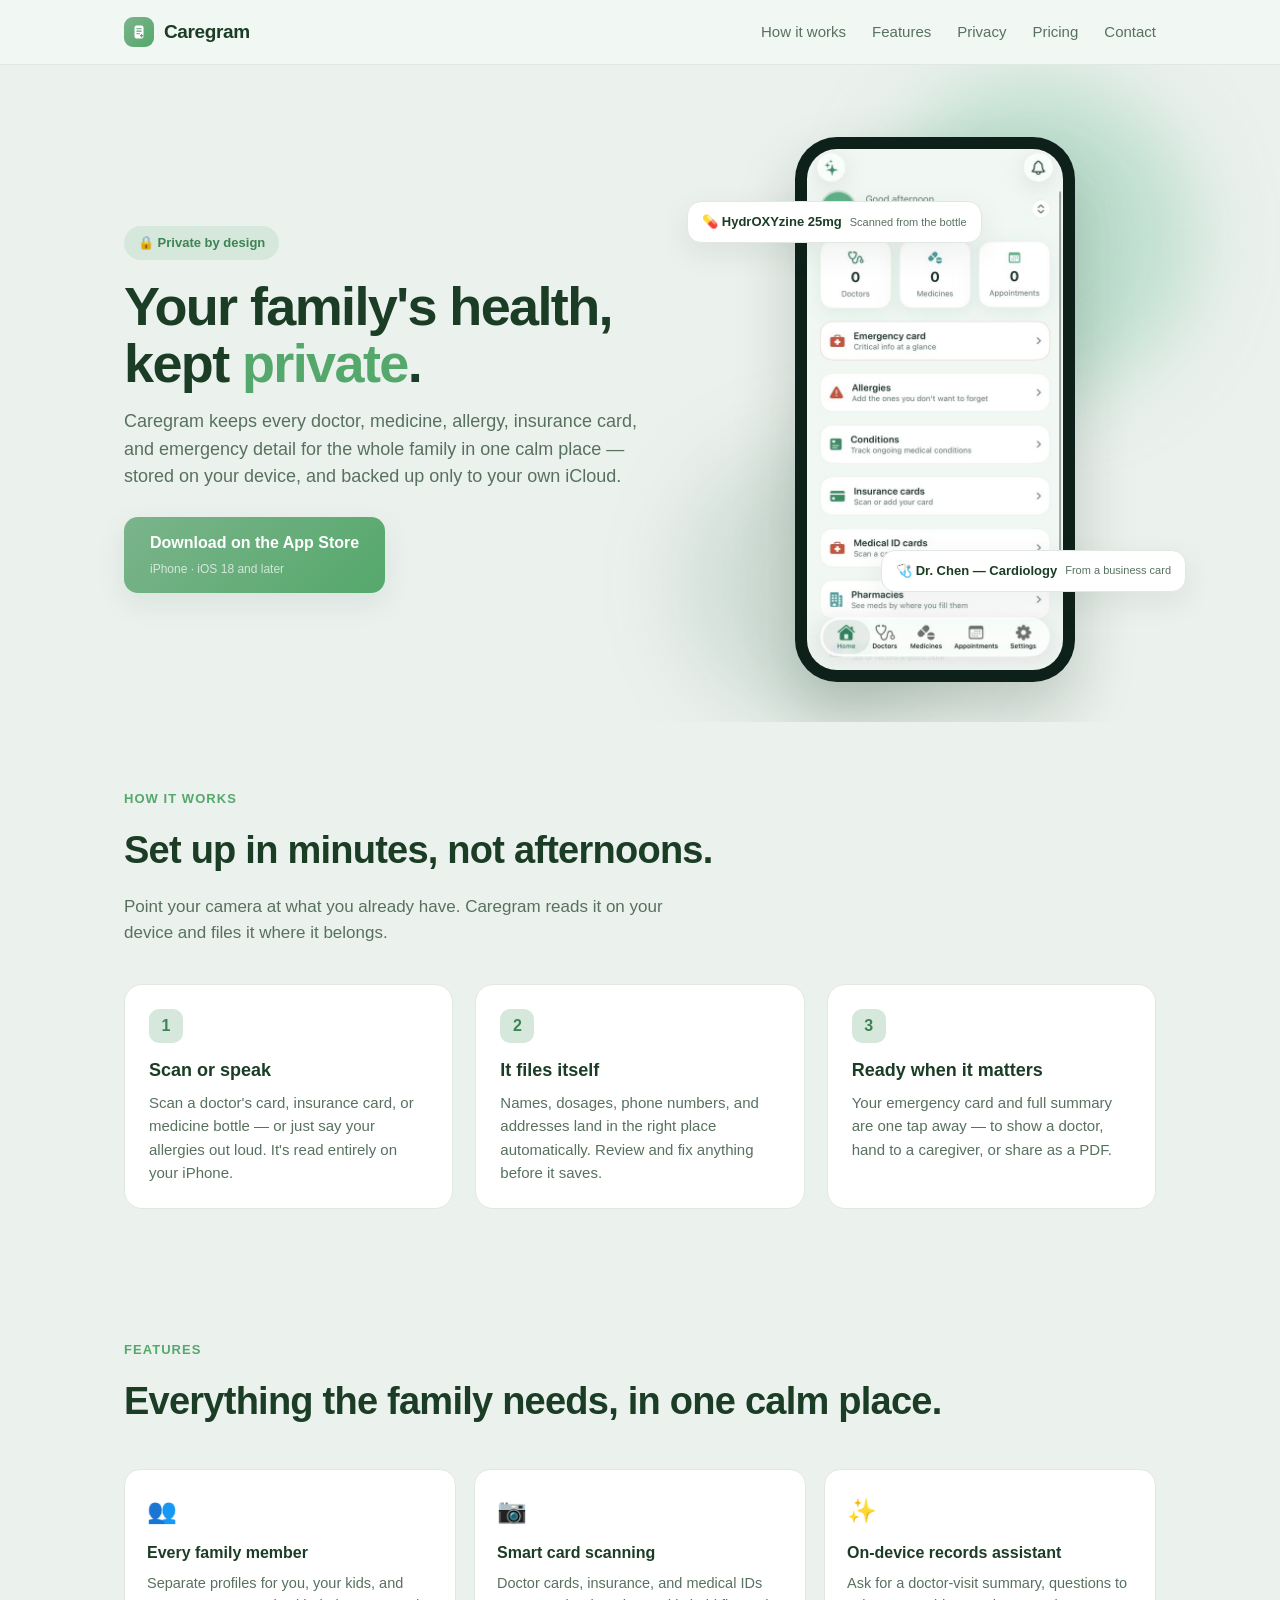
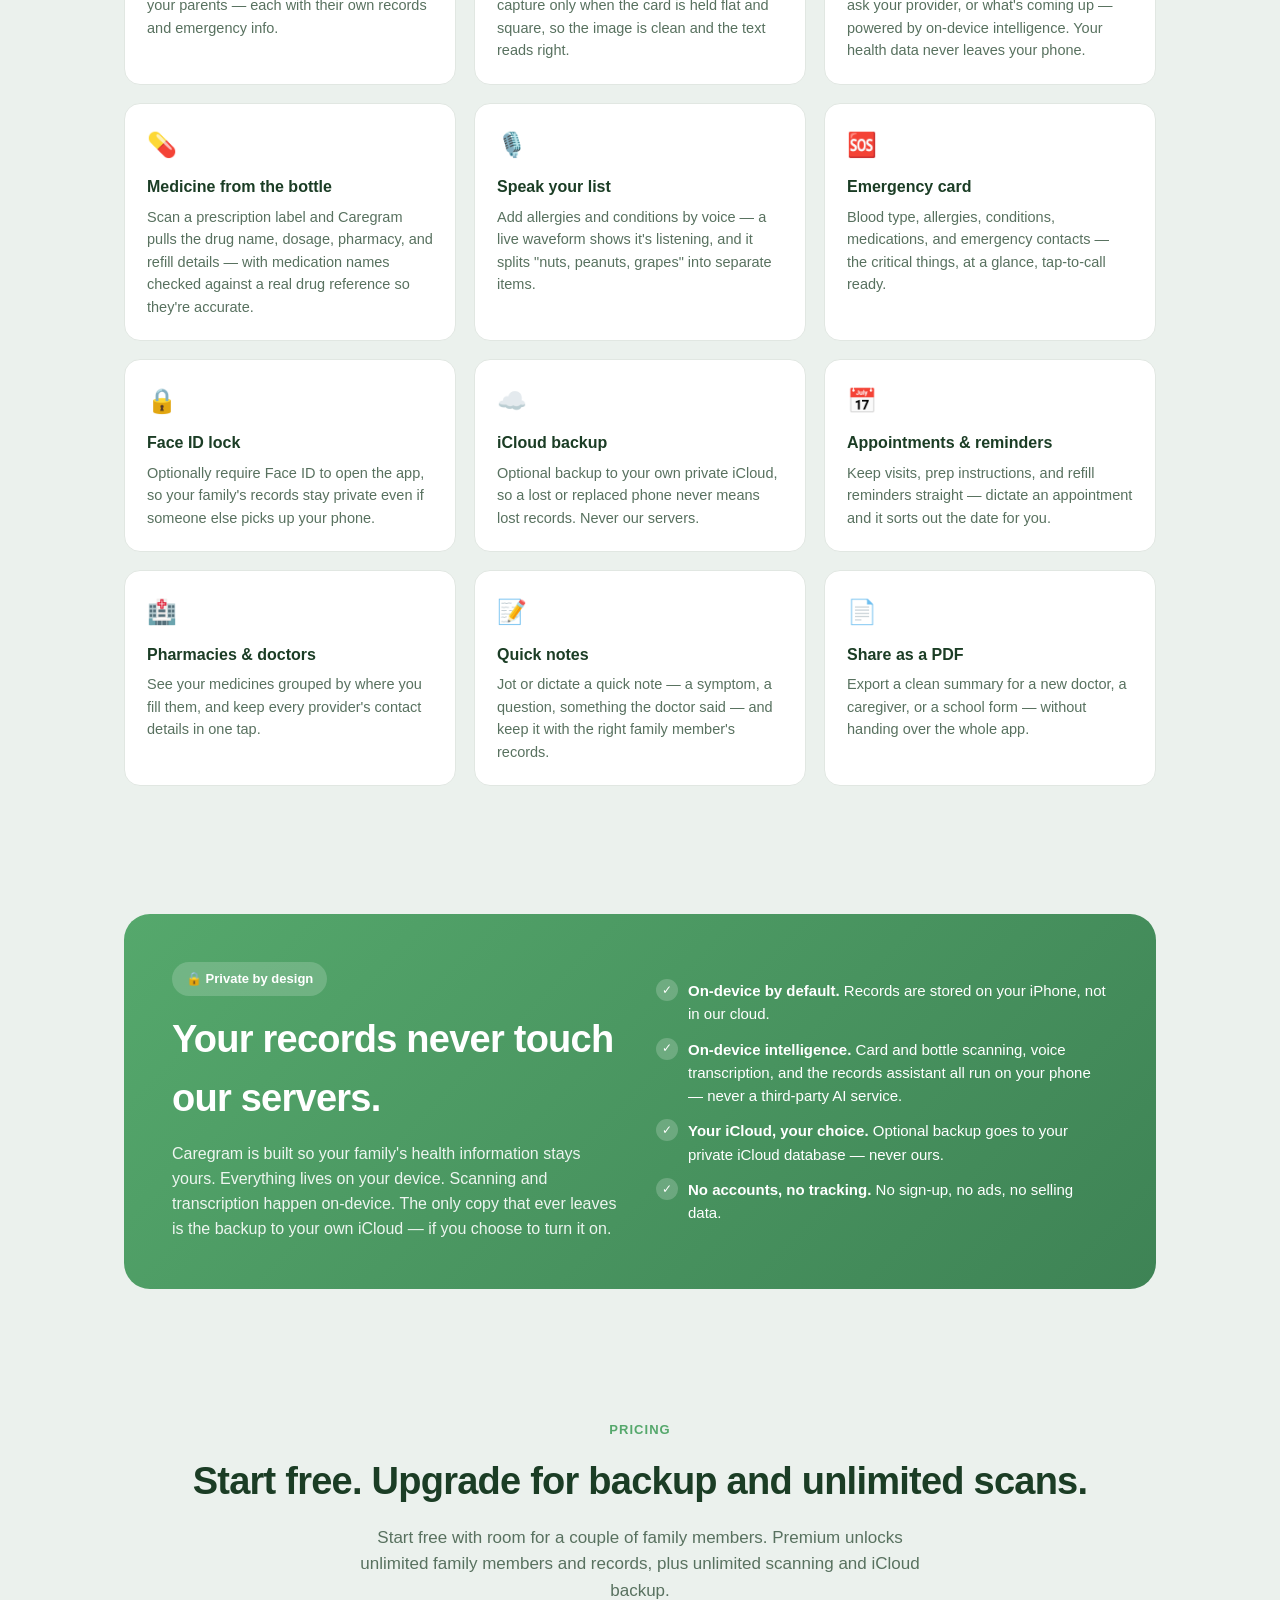
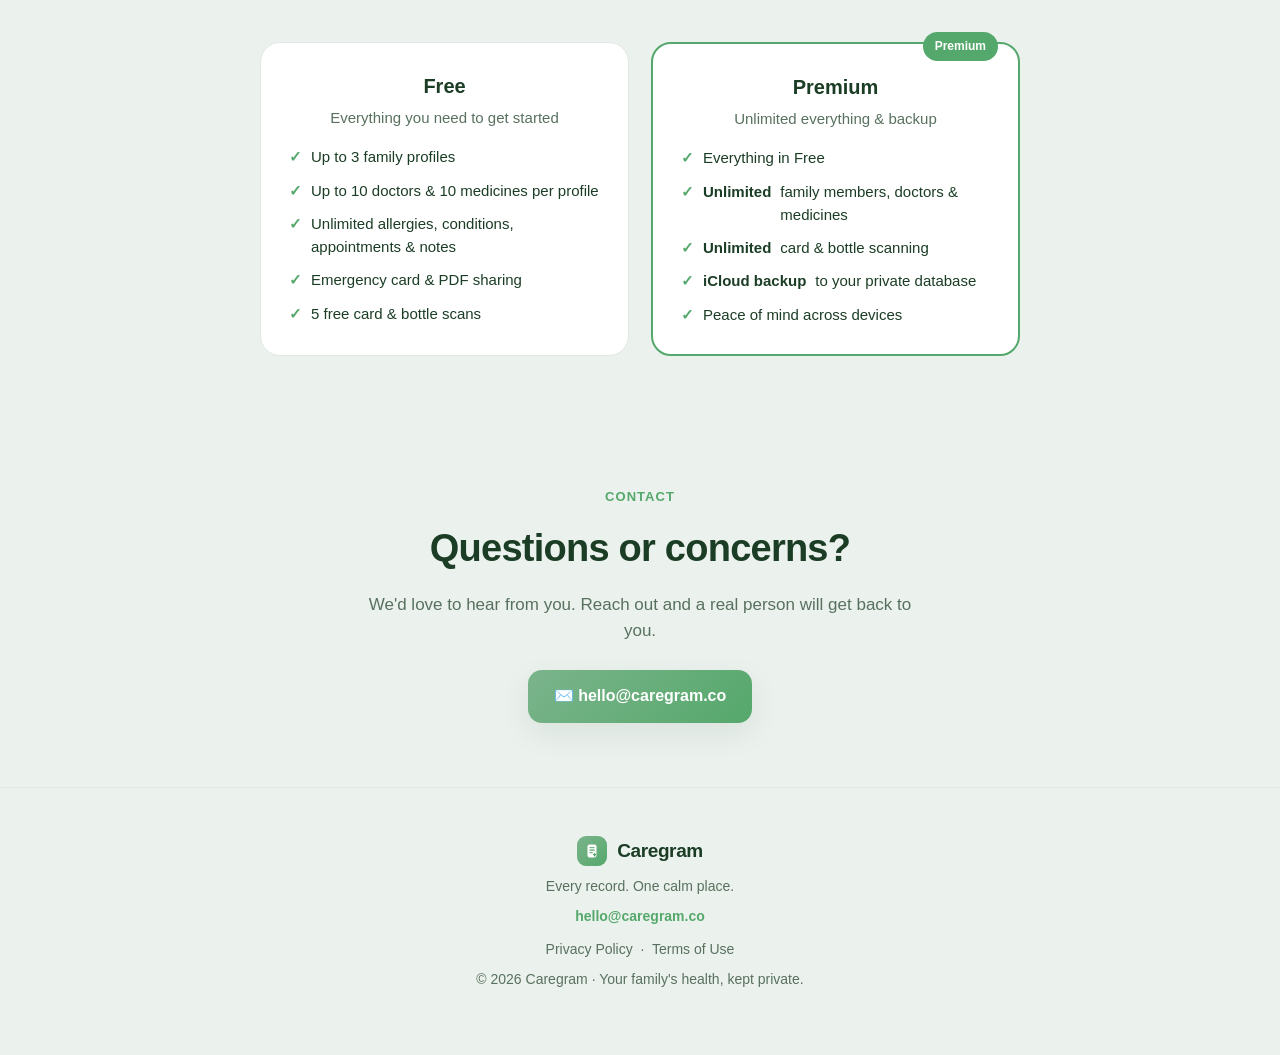
==== index.html @ cf2104af "added favicons and updated site to fix with premium items" ====
<!DOCTYPE html>
<html lang="en">
<head>
<meta charset="utf-8">
<link rel="icon" href="favicon.svg" type="image/svg+xml">
<link rel="icon" type="image/png" sizes="32x32" href="favicon-32.png">
<link rel="icon" type="image/png" sizes="16x16" href="favicon-16.png">
<link rel="apple-touch-icon" sizes="180x180" href="apple-touch-icon.png">
<meta name="theme-color" content="#55A86C">
<meta name="viewport" content="width=device-width, initial-scale=1">
<title>Caregram — Your family's health, kept private</title>
<meta name="description" content="Caregram keeps your family's health records organized and private — stored on your device, never on our servers. Scan cards and bottles, keep doctors, medicines, allergies, and emergency info in one calm place.">
<style>
  :root{
    --bg:#EBF1ED; --card:#FFFFFF; --ink:#1B3D25; --sage:#58715F;
    --emerald:#55A86C; --emerald-dark:#3E8355; --mint:#D6E8DC; --mint-btn:#7BB48B; --danger:#C2563F;
    --hairline:#E1E7E2; --shadow:0 10px 30px rgba(27,61,37,.08);
  }
  /* Dark mode follows the visitor's system setting automatically. Dark surfaces keep a green tint
     (not pure black) to hold the brand identity; the accent green brightens slightly for contrast,
     text is a soft off-white, and cards sit lighter than the background for depth. */
  @media (prefers-color-scheme: dark){
    :root{
      --bg:#0F1712; --card:#18231C; --ink:#EAF2EC; --sage:#9DB4A5;
      --emerald:#6FC088; --emerald-dark:#5AA873; --mint:#26332B; --mint-btn:#4E8A63; --danger:#E0745C;
      --hairline:#28362D; --shadow:0 10px 30px rgba(0,0,0,.45);
    }
  }
  *{box-sizing:border-box;margin:0;padding:0}
  html{scroll-behavior:smooth}
  body{
    font-family:-apple-system,BlinkMacSystemFont,"Segoe UI",Roboto,Helvetica,Arial,sans-serif;
    color:var(--ink);background:var(--bg);line-height:1.55;-webkit-font-smoothing:antialiased;
  }
  a{color:inherit;text-decoration:none}
  .wrap{max-width:1080px;margin:0 auto;padding:0 24px}
  .pill{display:inline-flex;align-items:center;gap:8px;background:var(--mint);color:var(--emerald-dark);
    font-size:13px;font-weight:600;padding:7px 14px;border-radius:999px}

  /* Nav */
  header.nav{position:sticky;top:0;z-index:50;background:rgba(242,248,244,.85);
    backdrop-filter:saturate(160%) blur(12px);border-bottom:1px solid var(--hairline)}
  .nav-inner{display:flex;align-items:center;justify-content:space-between;height:64px}
  .brand{display:flex;align-items:center;gap:10px;font-weight:800;font-size:19px;letter-spacing:-.02em}
  .logo{width:30px;height:30px;border-radius:9px;background:linear-gradient(135deg,var(--mint-btn),var(--emerald));
    display:grid;place-items:center;color:#fff;font-weight:800;overflow:hidden}
  .logo svg{width:20px;height:20px;display:block}
  .nav-links{display:flex;gap:26px;font-size:15px;color:var(--sage);font-weight:500}
  .nav-links a:hover{color:var(--ink)}
  @media(max-width:720px){.nav-links{display:none}}

  /* Hero */
  .hero{padding:72px 0 40px;position:relative;overflow:hidden}
  .hero-grid{display:grid;grid-template-columns:1.1fr .9fr;gap:48px;align-items:center}
  @media(max-width:860px){.hero-grid{grid-template-columns:1fr;text-align:center}}
  h1{font-size:clamp(34px,5vw,54px);line-height:1.05;letter-spacing:-.03em;margin:18px 0 16px;font-weight:800}
  h1 em{font-style:normal;color:var(--emerald)}
  .lede{font-size:18px;color:var(--sage);max-width:30em;margin-bottom:26px}
  @media(max-width:860px){.lede{margin-left:auto;margin-right:auto}}
  .cta{display:inline-flex;flex-direction:column;align-items:flex-start;gap:4px;
    background:linear-gradient(135deg,var(--mint-btn),var(--emerald));color:#fff;padding:14px 26px;border-radius:14px;font-weight:700;font-size:16px;
    box-shadow:var(--shadow);transition:transform .15s ease}
  .cta:hover{transform:translateY(-2px)}
  .cta small{font-weight:500;opacity:.7;font-size:12px}
  @media(max-width:860px){.cta{align-items:center}}

  /* Phone */
  .phone-stage{position:relative;display:flex;justify-content:center}
  .phone{width:280px;max-width:78vw;border-radius:42px;padding:12px;background:#0e201a;
    box-shadow:0 30px 60px rgba(27,61,37,.22);position:relative}
  .phone img{width:100%;display:block;border-radius:30px}
  .glow{position:absolute;border-radius:50%;filter:blur(40px);z-index:-1}
  .glow.a{width:320px;height:320px;background:rgba(124,196,162,.40);top:-60px;right:-40px}
  .glow.b{width:280px;height:280px;background:rgba(94,139,121,.20);bottom:-40px;left:-30px}
  .float{position:absolute;background:var(--card);border:1px solid var(--hairline);
    border-radius:14px;padding:10px 14px;box-shadow:var(--shadow);font-size:13px;font-weight:600;
    display:flex;align-items:center;gap:8px}
  .float small{display:block;font-weight:500;color:var(--sage);font-size:11px}
  .float.one{top:64px;left:-26px}
  .float.two{bottom:90px;right:-30px}
  @media(max-width:520px){.float{display:none}}

  /* Sections */
  section{padding:64px 0}
  .eyebrow{color:var(--emerald);font-weight:700;font-size:13px;letter-spacing:.08em;text-transform:uppercase}
  h2{font-size:clamp(26px,3.5vw,38px);letter-spacing:-.02em;margin:10px 0 14px;font-weight:800}
  .section-lede{color:var(--sage);font-size:17px;max-width:34em}

  /* Steps */
  .steps{display:grid;grid-template-columns:repeat(3,1fr);gap:22px;margin-top:38px}
  @media(max-width:760px){.steps{grid-template-columns:1fr}}
  .step{background:var(--card);border:1px solid var(--hairline);border-radius:18px;padding:24px}
  .step .num{width:34px;height:34px;border-radius:10px;background:var(--mint);color:var(--emerald-dark);
    display:grid;place-items:center;font-weight:800;margin-bottom:14px}
  .step h3{font-size:18px;margin-bottom:6px}
  .step p{color:var(--sage);font-size:15px}

  /* Features */
  .features{display:grid;grid-template-columns:repeat(3,1fr);gap:18px;margin-top:38px}
  @media(max-width:860px){.features{grid-template-columns:repeat(2,1fr)}}
  @media(max-width:560px){.features{grid-template-columns:1fr}}
  .feat{background:var(--card);border:1px solid var(--hairline);border-radius:16px;padding:22px;
    transition:transform .15s ease,box-shadow .15s ease}
  .feat:hover{transform:translateY(-3px);box-shadow:var(--shadow)}
  .feat .ic{font-size:24px;margin-bottom:12px}
  .feat h3{font-size:16px;margin-bottom:6px}
  .feat p{color:var(--sage);font-size:14.5px}

  /* Privacy band */
  .band{background:linear-gradient(135deg,var(--emerald),var(--emerald-dark));color:#fff;border-radius:26px;
    padding:48px;margin:0 auto;display:grid;grid-template-columns:1fr 1fr;gap:32px;align-items:center}
  @media(max-width:760px){.band{grid-template-columns:1fr;padding:32px}}
  .band h2{color:#fff}
  .band p{color:rgba(255,255,255,.9);font-size:16px}
  .band ul{list-style:none;display:grid;gap:12px}
  .band li{display:flex;gap:10px;align-items:flex-start;font-size:15px}
  .band li b{font-weight:700}
  .check{flex:0 0 22px;width:22px;height:22px;border-radius:50%;background:rgba(255,255,255,.2);
    display:grid;place-items:center;font-size:12px}

  /* Pricing */
  .plans{display:grid;grid-template-columns:1fr 1fr;gap:22px;margin-top:38px;max-width:760px;margin-left:auto;margin-right:auto}
  @media(max-width:620px){.plans{grid-template-columns:1fr}}
  .plan{background:var(--card);border:1px solid var(--hairline);border-radius:20px;padding:28px;position:relative}
  .plan.pro{border:2px solid var(--emerald)}
  .plan .tag{position:absolute;top:-12px;right:20px;background:var(--emerald);color:#fff;font-size:12px;
    font-weight:700;padding:5px 12px;border-radius:999px}
  .plan h3{font-size:20px;margin-bottom:4px}
  .plan .price{font-size:15px;color:var(--sage);margin-bottom:16px}
  .plan ul{list-style:none;display:grid;gap:10px}
  .plan li{display:flex;gap:9px;font-size:15px;color:var(--ink);align-items:flex-start;text-align:left}
  .plan li .d{flex:0 0 auto}
  .plan li .d{color:var(--emerald);font-weight:800}

  footer{padding:48px 0 64px;color:var(--sage);font-size:14px;text-align:center;border-top:1px solid var(--hairline)}
  footer .brand{justify-content:center;margin-bottom:10px;color:var(--ink)}
</style>
</head>
<body id="top">

<header class="nav">
  <div class="wrap nav-inner">
    <a class="brand" href="#top"><span class="logo"><svg viewBox="0 0 40 40" xmlns="http://www.w3.org/2000/svg"><rect x="11" y="7" width="18" height="26" rx="4" fill="#fff"/><rect x="14.5" y="12" width="11" height="2.4" rx="1.2" fill="#7BB48B"/><rect x="14.5" y="17" width="11" height="2.4" rx="1.2" fill="#55A86C"/><rect x="14.5" y="22" width="7.5" height="2.4" rx="1.2" fill="#7BB48B"/><rect x="24" y="24" width="2.4" height="7" rx="1" fill="#55A86C"/><rect x="21.8" y="26.2" width="7" height="2.4" rx="1" fill="#55A86C"/></svg></span> Caregram</a>
    <nav class="nav-links">
      <a href="#how">How it works</a>
      <a href="#features">Features</a>
      <a href="privacy.html">Privacy</a>
      <a href="#pricing">Pricing</a>
      <a href="#contact">Contact</a>
    </nav>
  </div>
</header>

<main>
  <!-- HERO -->
  <section class="hero">
    <div class="wrap hero-grid">
      <div>
        <span class="pill">🔒 Private by design</span>
        <h1>Your family's health, kept <em>private</em>.</h1>
        <p class="lede">Caregram keeps every doctor, medicine, allergy, insurance card, and emergency detail for the whole family in one calm place — stored on your device, and backed up only to your own iCloud.</p>
        <a class="cta" href="https://apps.apple.com/app/id6784355853">Download on the App Store<small>iPhone · iOS 18 and later</small></a>
      </div>
      <div class="phone-stage">
        <span class="glow a"></span><span class="glow b"></span>
        <div class="phone">
          <img alt="Caregram dashboard showing family health stats, emergency card, allergies, conditions, insurance and medical ID cards, and pharmacies" src="[data-uri]">
        </div>
        <div class="float one">💊 HydrOXYzine 25mg<small>Scanned from the bottle</small></div>
        <div class="float two">🩺 Dr. Chen — Cardiology<small>From a business card</small></div>
      </div>
    </div>
  </section>

  <!-- HOW IT WORKS -->
  <section id="how">
    <div class="wrap">
      <span class="eyebrow">How it works</span>
      <h2>Set up in minutes, not afternoons.</h2>
      <p class="section-lede">Point your camera at what you already have. Caregram reads it on your device and files it where it belongs.</p>
      <div class="steps">
        <div class="step"><div class="num">1</div><h3>Scan or speak</h3><p>Scan a doctor's card, insurance card, or medicine bottle — or just say your allergies out loud. It's read entirely on your iPhone.</p></div>
        <div class="step"><div class="num">2</div><h3>It files itself</h3><p>Names, dosages, phone numbers, and addresses land in the right place automatically. Review and fix anything before it saves.</p></div>
        <div class="step"><div class="num">3</div><h3>Ready when it matters</h3><p>Your emergency card and full summary are one tap away — to show a doctor, hand to a caregiver, or share as a PDF.</p></div>
      </div>
    </div>
  </section>

  <!-- FEATURES -->
  <section id="features">
    <div class="wrap">
      <span class="eyebrow">Features</span>
      <h2>Everything the family needs, in one calm place.</h2>
      <div class="features">
        <div class="feat"><div class="ic">👥</div><h3>Every family member</h3><p>Separate profiles for you, your kids, and your parents — each with their own records and emergency info.</p></div>
        <div class="feat"><div class="ic">📷</div><h3>Smart card scanning</h3><p>Doctor cards, insurance, and medical IDs capture only when the card is held flat and square, so the image is clean and the text reads right.</p></div>
        <div class="feat"><div class="ic">✨</div><h3>On-device records assistant</h3><p>Ask for a doctor-visit summary, questions to ask your provider, or what's coming up — powered by on-device intelligence. Your health data never leaves your phone.</p></div>
        <div class="feat"><div class="ic">💊</div><h3>Medicine from the bottle</h3><p>Scan a prescription label and Caregram pulls the drug name, dosage, pharmacy, and refill details — with medication names checked against a real drug reference so they're accurate.</p></div>
        <div class="feat"><div class="ic">🎙️</div><h3>Speak your list</h3><p>Add allergies and conditions by voice — a live waveform shows it's listening, and it splits "nuts, peanuts, grapes" into separate items.</p></div>
        <div class="feat"><div class="ic">🆘</div><h3>Emergency card</h3><p>Blood type, allergies, conditions, medications, and emergency contacts — the critical things, at a glance, tap-to-call ready.</p></div>
        <div class="feat"><div class="ic">🔒</div><h3>Face ID lock</h3><p>Optionally require Face ID to open the app, so your family's records stay private even if someone else picks up your phone.</p></div>
        <div class="feat"><div class="ic">☁️</div><h3>iCloud backup</h3><p>Optional backup to your own private iCloud, so a lost or replaced phone never means lost records. Never our servers.</p></div>
        <div class="feat"><div class="ic">📅</div><h3>Appointments &amp; reminders</h3><p>Keep visits, prep instructions, and refill reminders straight — dictate an appointment and it sorts out the date for you.</p></div>
        <div class="feat"><div class="ic">🏥</div><h3>Pharmacies &amp; doctors</h3><p>See your medicines grouped by where you fill them, and keep every provider's contact details in one tap.</p></div>
        <div class="feat"><div class="ic">📝</div><h3>Quick notes</h3><p>Jot or dictate a quick note — a symptom, a question, something the doctor said — and keep it with the right family member's records.</p></div>
        <div class="feat"><div class="ic">📄</div><h3>Share as a PDF</h3><p>Export a clean summary for a new doctor, a caregiver, or a school form — without handing over the whole app.</p></div>
      </div>
    </div>
  </section>

  <!-- PRIVACY -->
  <section id="privacy">
    <div class="wrap">
      <div class="band">
        <div>
          <span class="pill" style="background:rgba(255,255,255,.18);color:#fff">🔒 Private by design</span>
          <h2 style="margin-top:14px">Your records never touch our servers.</h2>
          <p>Caregram is built so your family's health information stays yours. Everything lives on your device. Scanning and transcription happen on-device. The only copy that ever leaves is the backup to your own iCloud — if you choose to turn it on.</p>
        </div>
        <ul>
          <li><span class="check">✓</span><span><b>On-device by default.</b> Records are stored on your iPhone, not in our cloud.</span></li>
          <li><span class="check">✓</span><span><b>On-device intelligence.</b> Card and bottle scanning, voice transcription, and the records assistant all run on your phone — never a third-party AI service.</span></li>
          <li><span class="check">✓</span><span><b>Your iCloud, your choice.</b> Optional backup goes to your private iCloud database — never ours.</span></li>
          <li><span class="check">✓</span><span><b>No accounts, no tracking.</b> No sign-up, no ads, no selling data.</span></li>
        </ul>
      </div>
    </div>
  </section>

  <!-- PRICING -->
  <section id="pricing">
    <div class="wrap" style="text-align:center">
      <span class="eyebrow">Pricing</span>
      <h2>Start free. Upgrade for backup and unlimited scans.</h2>
      <p class="section-lede" style="margin:0 auto">Start free with room for a couple of family members. Premium unlocks unlimited family members and records, plus unlimited scanning and iCloud backup.</p>
      <div class="plans">
        <div class="plan">
          <h3>Free</h3>
          <div class="price">Everything you need to get started</div>
          <ul>
            <li><span class="d">✓</span> Up to 3 family profiles</li>
            <li><span class="d">✓</span> Up to 10 doctors &amp; 10 medicines per profile</li>
            <li><span class="d">✓</span> Unlimited allergies, conditions, appointments &amp; notes</li>
            <li><span class="d">✓</span> Emergency card &amp; PDF sharing</li>
            <li><span class="d">✓</span> 5 free card &amp; bottle scans</li>
          </ul>
        </div>
        <div class="plan pro">
          <span class="tag">Premium</span>
          <h3>Premium</h3>
          <div class="price">Unlimited everything &amp; backup</div>
          <ul>
            <li><span class="d">✓</span> Everything in Free</li>
            <li><span class="d">✓</span> <b>Unlimited</b> family members, doctors &amp; medicines</li>
            <li><span class="d">✓</span> <b>Unlimited</b> card &amp; bottle scanning</li>
            <li><span class="d">✓</span> <b>iCloud backup</b> to your private database</li>
            <li><span class="d">✓</span> Peace of mind across devices</li>
          </ul>
        </div>
      </div>
    </div>
  </section>

  <!-- CONTACT -->
  <section id="contact">
    <div class="wrap" style="text-align:center">
      <span class="eyebrow">Contact</span>
      <h2>Questions or concerns?</h2>
      <p class="section-lede" style="margin:0 auto 26px">We'd love to hear from you. Reach out and a real person will get back to you.</p>
      <a class="cta" href="mailto:hello@caregram.co" style="flex-direction:row;align-items:center;gap:10px">
        ✉️ hello@caregram.co
      </a>
    </div>
  </section>
</main>

<footer>
  <div class="wrap">
    <div class="brand"><span class="logo"><svg viewBox="0 0 40 40" xmlns="http://www.w3.org/2000/svg"><rect x="11" y="7" width="18" height="26" rx="4" fill="#fff"/><rect x="14.5" y="12" width="11" height="2.4" rx="1.2" fill="#7BB48B"/><rect x="14.5" y="17" width="11" height="2.4" rx="1.2" fill="#55A86C"/><rect x="14.5" y="22" width="7.5" height="2.4" rx="1.2" fill="#7BB48B"/><rect x="24" y="24" width="2.4" height="7" rx="1" fill="#55A86C"/><rect x="21.8" y="26.2" width="7" height="2.4" rx="1" fill="#55A86C"/></svg></span> Caregram</div>
    <p>Every record. One calm place.</p>
    <p style="margin-top:8px"><a href="mailto:hello@caregram.co" style="color:var(--emerald);font-weight:600">hello@caregram.co</a></p>
    <p style="margin-top:12px"><a href="privacy.html" style="color:var(--sage)">Privacy Policy</a> &nbsp;·&nbsp; <a href="terms.html" style="color:var(--sage)">Terms of Use</a></p>
    <p style="margin-top:8px">© 2026 Caregram · Your family's health, kept private.</p>
  </div>
</footer>

</body>
</html>
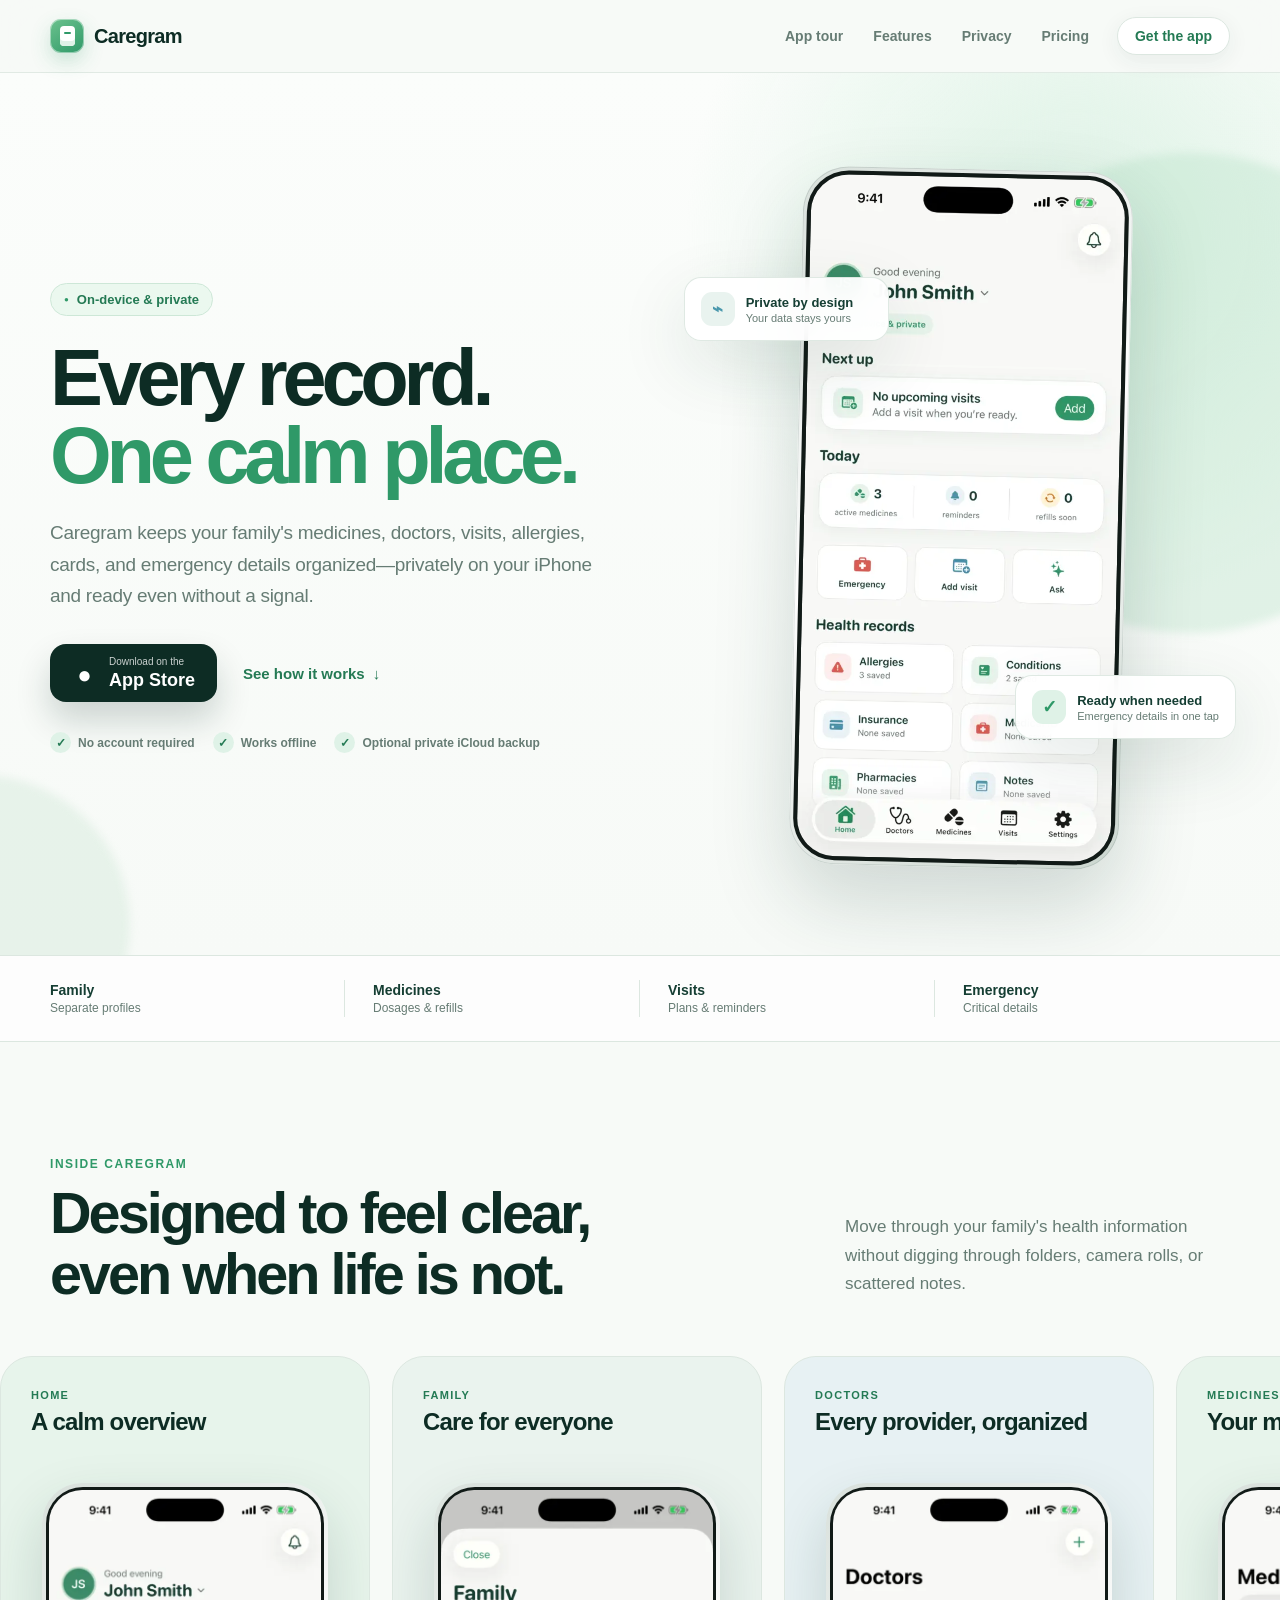
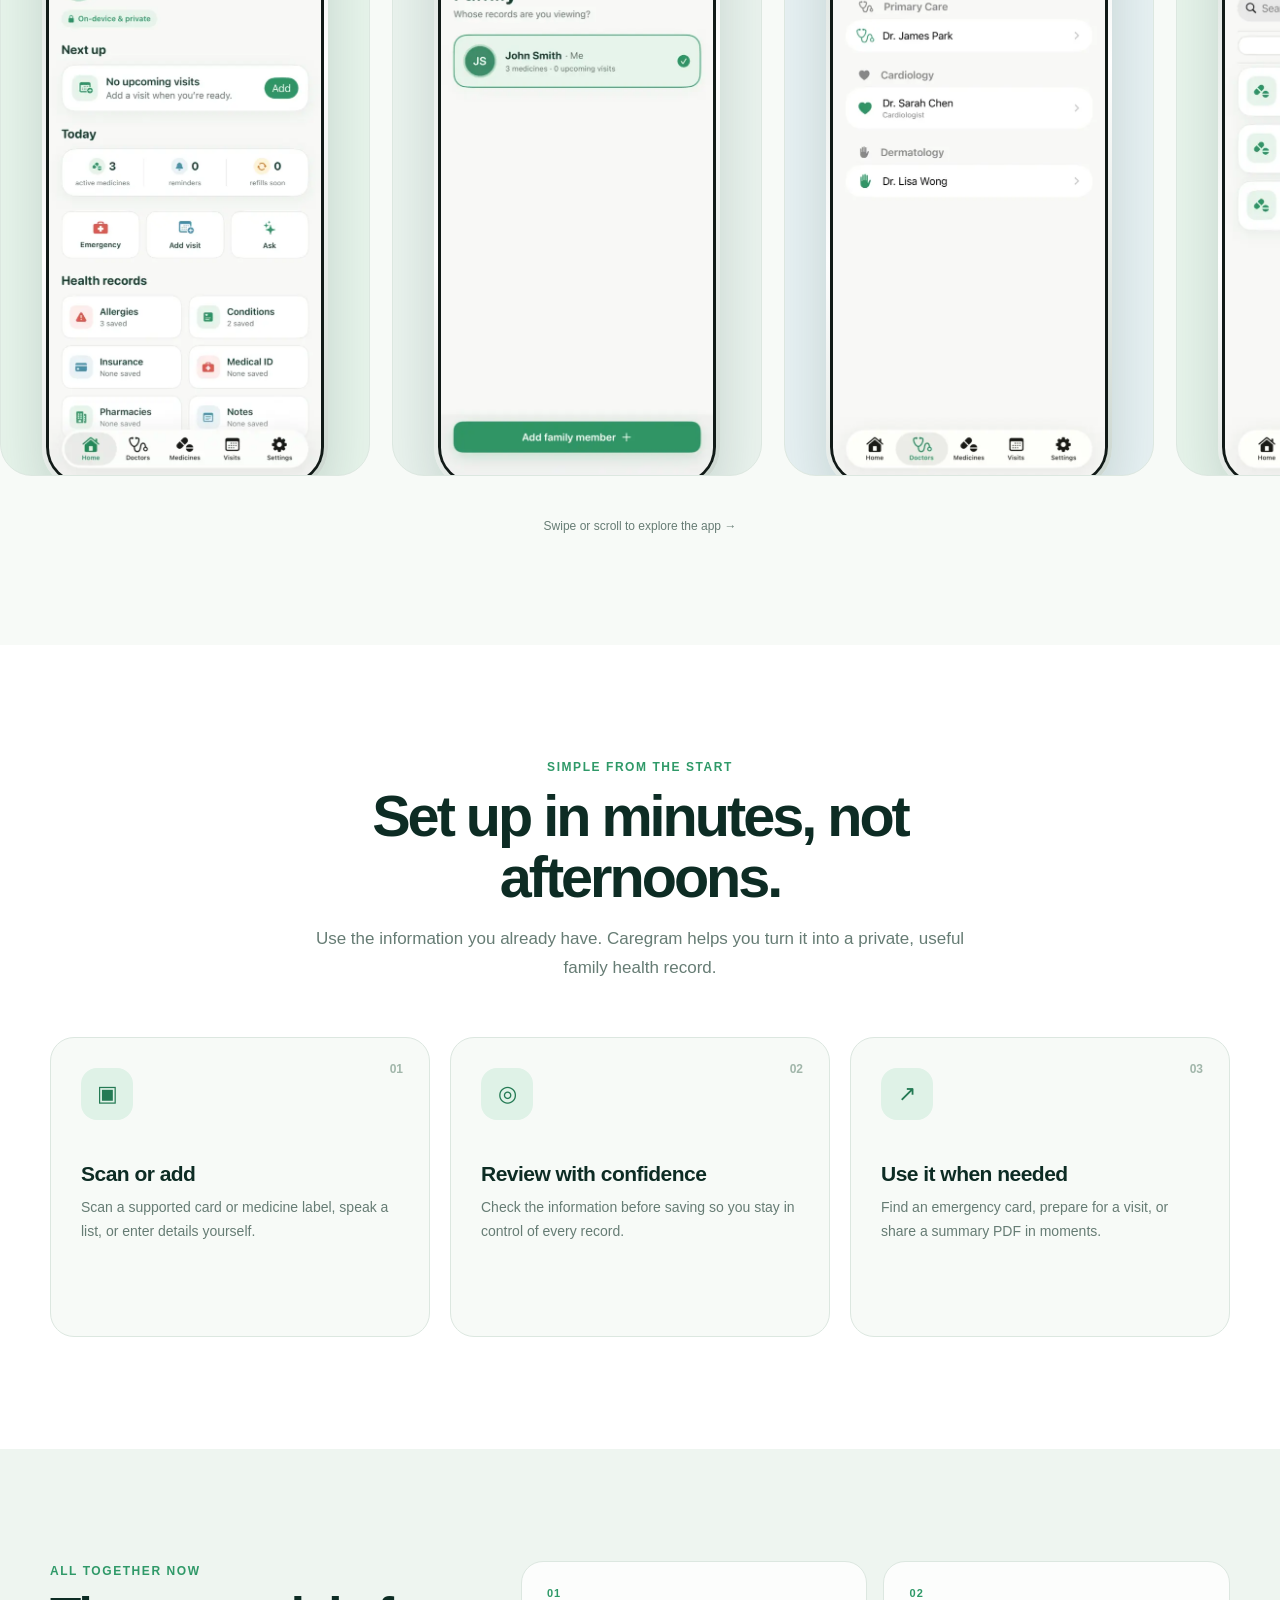
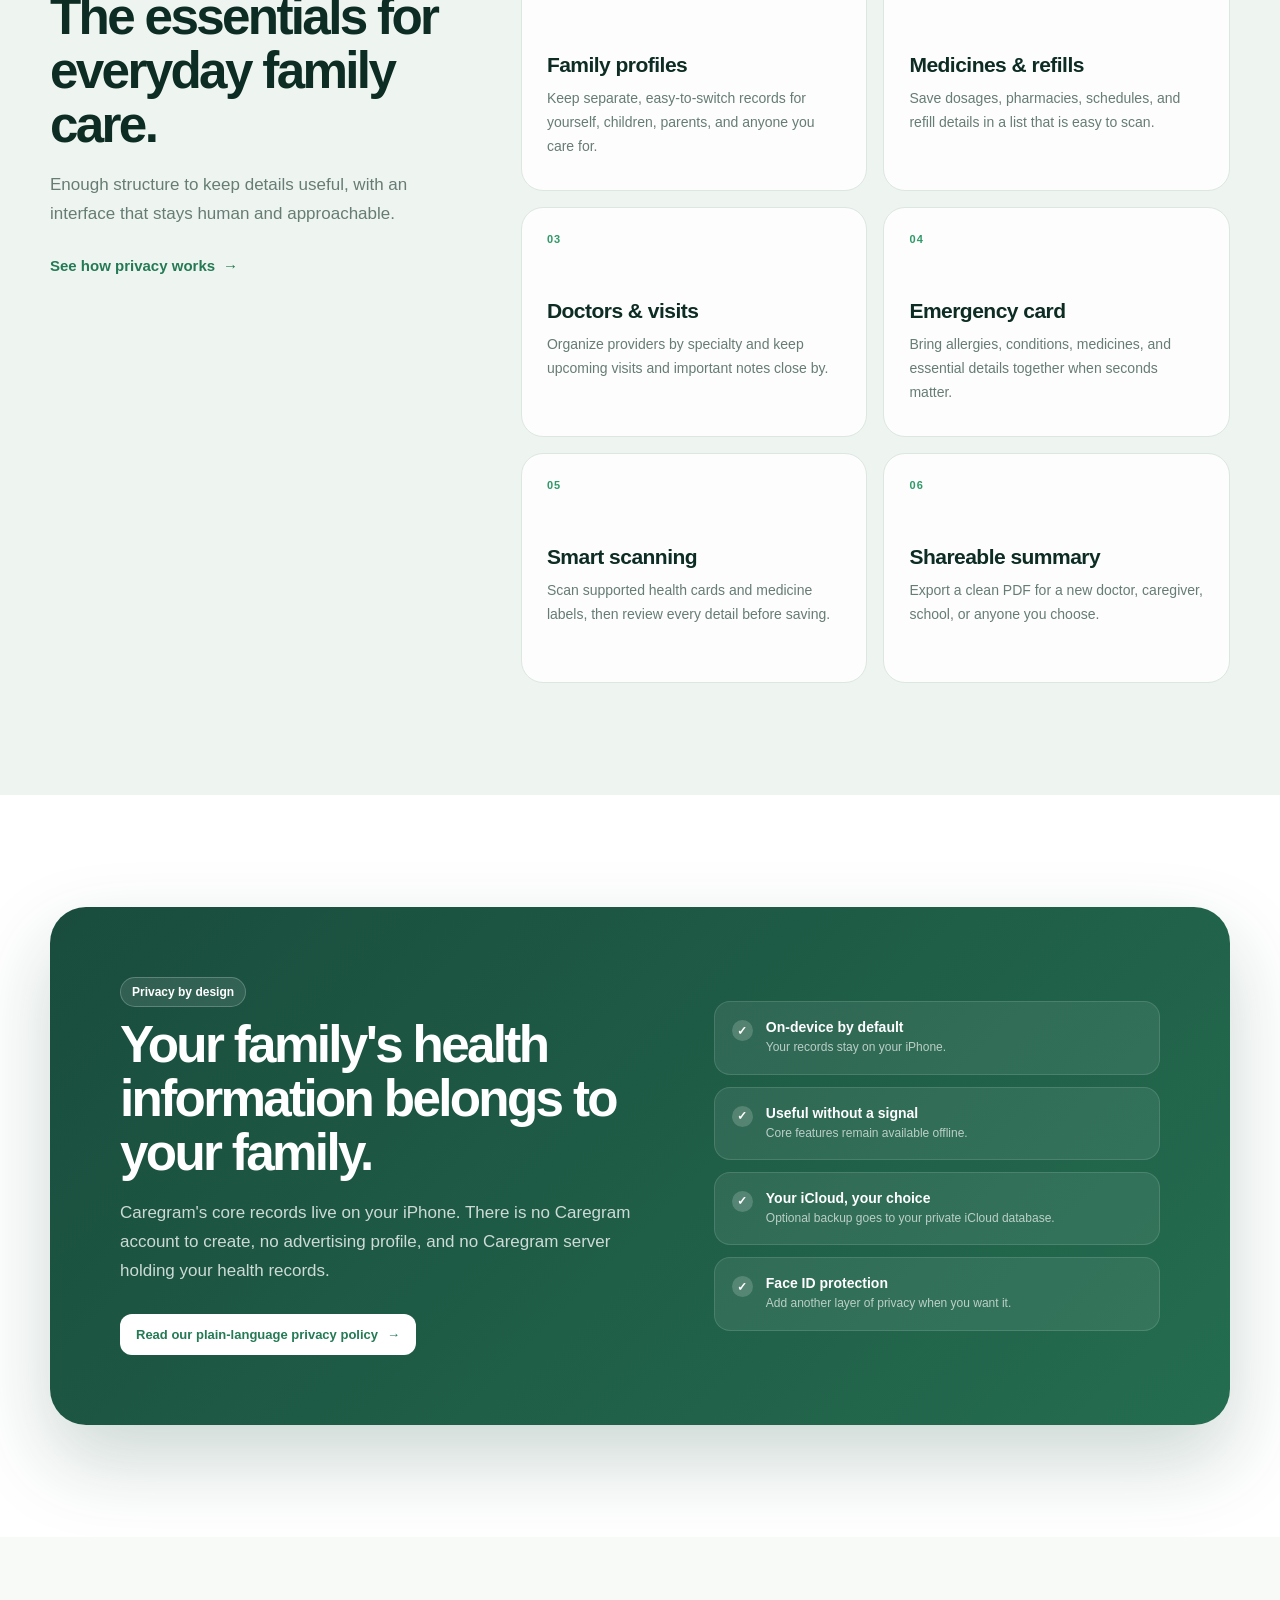
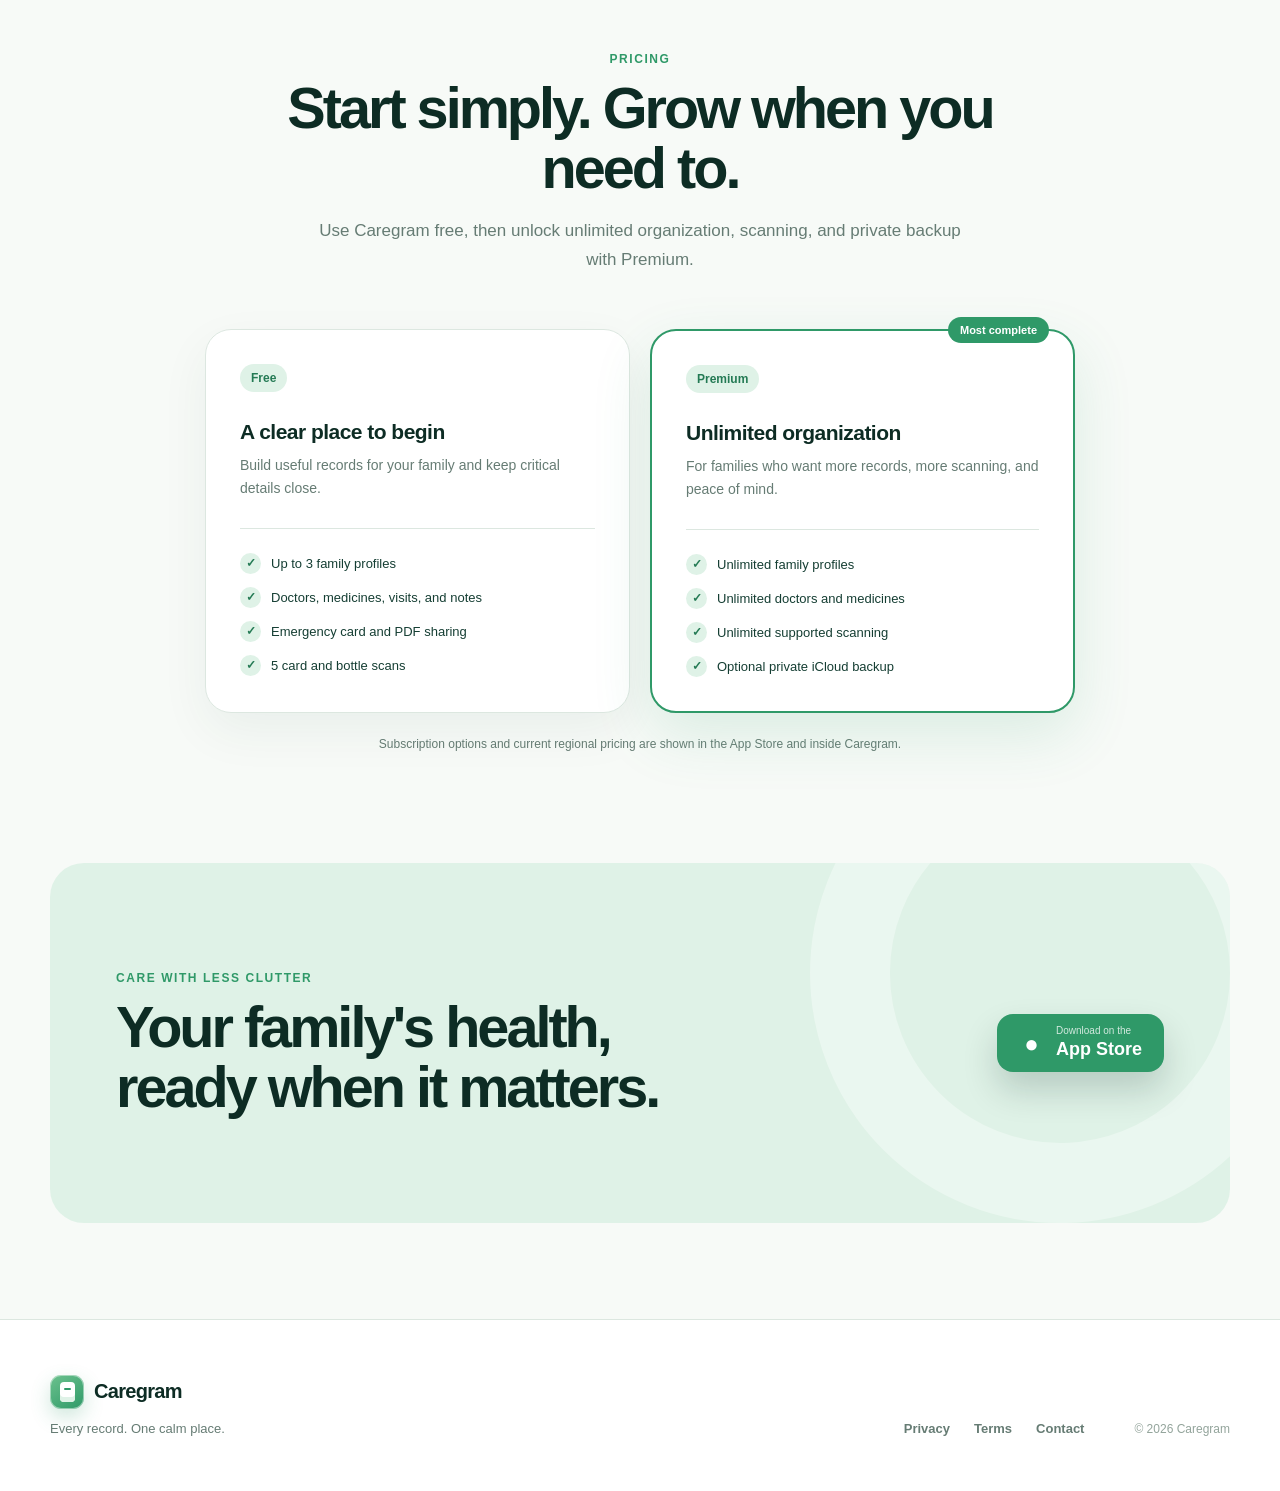
==== commit b20e8673: "Updated the page with new skin" ====
--- a/index.html
+++ b/index.html
@@ -1,288 +1,213 @@
-<!DOCTYPE html>
+<!doctype html>
 <html lang="en">
 <head>
-<meta charset="utf-8">
-<link rel="icon" href="favicon.svg" type="image/svg+xml">
-<link rel="icon" type="image/png" sizes="32x32" href="favicon-32.png">
-<link rel="icon" type="image/png" sizes="16x16" href="favicon-16.png">
-<link rel="apple-touch-icon" sizes="180x180" href="apple-touch-icon.png">
-<meta name="theme-color" content="#55A86C">
-<meta name="viewport" content="width=device-width, initial-scale=1">
-<title>Caregram — Your family's health, kept private</title>
-<meta name="description" content="Caregram keeps your family's health records organized and private — stored on your device, never on our servers. Scan cards and bottles, keep doctors, medicines, allergies, and emergency info in one calm place.">
-<style>
-  :root{
-    --bg:#EBF1ED; --card:#FFFFFF; --ink:#1B3D25; --sage:#58715F;
-    --emerald:#55A86C; --emerald-dark:#3E8355; --mint:#D6E8DC; --mint-btn:#7BB48B; --danger:#C2563F;
-    --hairline:#E1E7E2; --shadow:0 10px 30px rgba(27,61,37,.08);
-  }
-  /* Dark mode follows the visitor's system setting automatically. Dark surfaces keep a green tint
-     (not pure black) to hold the brand identity; the accent green brightens slightly for contrast,
-     text is a soft off-white, and cards sit lighter than the background for depth. */
-  @media (prefers-color-scheme: dark){
-    :root{
-      --bg:#0F1712; --card:#18231C; --ink:#EAF2EC; --sage:#9DB4A5;
-      --emerald:#6FC088; --emerald-dark:#5AA873; --mint:#26332B; --mint-btn:#4E8A63; --danger:#E0745C;
-      --hairline:#28362D; --shadow:0 10px 30px rgba(0,0,0,.45);
-    }
-  }
-  *{box-sizing:border-box;margin:0;padding:0}
-  html{scroll-behavior:smooth}
-  body{
-    font-family:-apple-system,BlinkMacSystemFont,"Segoe UI",Roboto,Helvetica,Arial,sans-serif;
-    color:var(--ink);background:var(--bg);line-height:1.55;-webkit-font-smoothing:antialiased;
-  }
-  a{color:inherit;text-decoration:none}
-  .wrap{max-width:1080px;margin:0 auto;padding:0 24px}
-  .pill{display:inline-flex;align-items:center;gap:8px;background:var(--mint);color:var(--emerald-dark);
-    font-size:13px;font-weight:600;padding:7px 14px;border-radius:999px}
-
-  /* Nav */
-  header.nav{position:sticky;top:0;z-index:50;background:rgba(242,248,244,.85);
-    backdrop-filter:saturate(160%) blur(12px);border-bottom:1px solid var(--hairline)}
-  .nav-inner{display:flex;align-items:center;justify-content:space-between;height:64px}
-  .brand{display:flex;align-items:center;gap:10px;font-weight:800;font-size:19px;letter-spacing:-.02em}
-  .logo{width:30px;height:30px;border-radius:9px;background:linear-gradient(135deg,var(--mint-btn),var(--emerald));
-    display:grid;place-items:center;color:#fff;font-weight:800;overflow:hidden}
-  .logo svg{width:20px;height:20px;display:block}
-  .nav-links{display:flex;gap:26px;font-size:15px;color:var(--sage);font-weight:500}
-  .nav-links a:hover{color:var(--ink)}
-  @media(max-width:720px){.nav-links{display:none}}
-
-  /* Hero */
-  .hero{padding:72px 0 40px;position:relative;overflow:hidden}
-  .hero-grid{display:grid;grid-template-columns:1.1fr .9fr;gap:48px;align-items:center}
-  @media(max-width:860px){.hero-grid{grid-template-columns:1fr;text-align:center}}
-  h1{font-size:clamp(34px,5vw,54px);line-height:1.05;letter-spacing:-.03em;margin:18px 0 16px;font-weight:800}
-  h1 em{font-style:normal;color:var(--emerald)}
-  .lede{font-size:18px;color:var(--sage);max-width:30em;margin-bottom:26px}
-  @media(max-width:860px){.lede{margin-left:auto;margin-right:auto}}
-  .cta{display:inline-flex;flex-direction:column;align-items:flex-start;gap:4px;
-    background:linear-gradient(135deg,var(--mint-btn),var(--emerald));color:#fff;padding:14px 26px;border-radius:14px;font-weight:700;font-size:16px;
-    box-shadow:var(--shadow);transition:transform .15s ease}
-  .cta:hover{transform:translateY(-2px)}
-  .cta small{font-weight:500;opacity:.7;font-size:12px}
-  @media(max-width:860px){.cta{align-items:center}}
-
-  /* Phone */
-  .phone-stage{position:relative;display:flex;justify-content:center}
-  .phone{width:280px;max-width:78vw;border-radius:42px;padding:12px;background:#0e201a;
-    box-shadow:0 30px 60px rgba(27,61,37,.22);position:relative}
-  .phone img{width:100%;display:block;border-radius:30px}
-  .glow{position:absolute;border-radius:50%;filter:blur(40px);z-index:-1}
-  .glow.a{width:320px;height:320px;background:rgba(124,196,162,.40);top:-60px;right:-40px}
-  .glow.b{width:280px;height:280px;background:rgba(94,139,121,.20);bottom:-40px;left:-30px}
-  .float{position:absolute;background:var(--card);border:1px solid var(--hairline);
-    border-radius:14px;padding:10px 14px;box-shadow:var(--shadow);font-size:13px;font-weight:600;
-    display:flex;align-items:center;gap:8px}
-  .float small{display:block;font-weight:500;color:var(--sage);font-size:11px}
-  .float.one{top:64px;left:-26px}
-  .float.two{bottom:90px;right:-30px}
-  @media(max-width:520px){.float{display:none}}
-
-  /* Sections */
-  section{padding:64px 0}
-  .eyebrow{color:var(--emerald);font-weight:700;font-size:13px;letter-spacing:.08em;text-transform:uppercase}
-  h2{font-size:clamp(26px,3.5vw,38px);letter-spacing:-.02em;margin:10px 0 14px;font-weight:800}
-  .section-lede{color:var(--sage);font-size:17px;max-width:34em}
-
-  /* Steps */
-  .steps{display:grid;grid-template-columns:repeat(3,1fr);gap:22px;margin-top:38px}
-  @media(max-width:760px){.steps{grid-template-columns:1fr}}
-  .step{background:var(--card);border:1px solid var(--hairline);border-radius:18px;padding:24px}
-  .step .num{width:34px;height:34px;border-radius:10px;background:var(--mint);color:var(--emerald-dark);
-    display:grid;place-items:center;font-weight:800;margin-bottom:14px}
-  .step h3{font-size:18px;margin-bottom:6px}
-  .step p{color:var(--sage);font-size:15px}
-
-  /* Features */
-  .features{display:grid;grid-template-columns:repeat(3,1fr);gap:18px;margin-top:38px}
-  @media(max-width:860px){.features{grid-template-columns:repeat(2,1fr)}}
-  @media(max-width:560px){.features{grid-template-columns:1fr}}
-  .feat{background:var(--card);border:1px solid var(--hairline);border-radius:16px;padding:22px;
-    transition:transform .15s ease,box-shadow .15s ease}
-  .feat:hover{transform:translateY(-3px);box-shadow:var(--shadow)}
-  .feat .ic{font-size:24px;margin-bottom:12px}
-  .feat h3{font-size:16px;margin-bottom:6px}
-  .feat p{color:var(--sage);font-size:14.5px}
-
-  /* Privacy band */
-  .band{background:linear-gradient(135deg,var(--emerald),var(--emerald-dark));color:#fff;border-radius:26px;
-    padding:48px;margin:0 auto;display:grid;grid-template-columns:1fr 1fr;gap:32px;align-items:center}
-  @media(max-width:760px){.band{grid-template-columns:1fr;padding:32px}}
-  .band h2{color:#fff}
-  .band p{color:rgba(255,255,255,.9);font-size:16px}
-  .band ul{list-style:none;display:grid;gap:12px}
-  .band li{display:flex;gap:10px;align-items:flex-start;font-size:15px}
-  .band li b{font-weight:700}
-  .check{flex:0 0 22px;width:22px;height:22px;border-radius:50%;background:rgba(255,255,255,.2);
-    display:grid;place-items:center;font-size:12px}
-
-  /* Pricing */
-  .plans{display:grid;grid-template-columns:1fr 1fr;gap:22px;margin-top:38px;max-width:760px;margin-left:auto;margin-right:auto}
-  @media(max-width:620px){.plans{grid-template-columns:1fr}}
-  .plan{background:var(--card);border:1px solid var(--hairline);border-radius:20px;padding:28px;position:relative}
-  .plan.pro{border:2px solid var(--emerald)}
-  .plan .tag{position:absolute;top:-12px;right:20px;background:var(--emerald);color:#fff;font-size:12px;
-    font-weight:700;padding:5px 12px;border-radius:999px}
-  .plan h3{font-size:20px;margin-bottom:4px}
-  .plan .price{font-size:15px;color:var(--sage);margin-bottom:16px}
-  .plan ul{list-style:none;display:grid;gap:10px}
-  .plan li{display:flex;gap:9px;font-size:15px;color:var(--ink);align-items:flex-start;text-align:left}
-  .plan li .d{flex:0 0 auto}
-  .plan li .d{color:var(--emerald);font-weight:800}
-
-  footer{padding:48px 0 64px;color:var(--sage);font-size:14px;text-align:center;border-top:1px solid var(--hairline)}
-  footer .brand{justify-content:center;margin-bottom:10px;color:var(--ink)}
-</style>
+  <meta charset="utf-8">
+  <meta name="viewport" content="width=device-width, initial-scale=1">
+  <meta name="theme-color" content="#2f9968">
+  <title>Caregram — Every record. One calm place.</title>
+  <meta name="description" content="Private, on-device family health organization for medicines, doctors, visits, allergies, cards, and emergency details.">
+  <meta property="og:type" content="website">
+  <meta property="og:title" content="Caregram — Every record. One calm place.">
+  <meta property="og:description" content="Your family's health information, organized privately on your iPhone.">
+  <meta property="og:image" content="https://caregram.co/og-image.png">
+  <meta property="og:url" content="https://caregram.co/">
+  <meta name="twitter:card" content="summary_large_image">
+  <link rel="icon" href="favicon.svg" type="image/svg+xml">
+  <link rel="icon" href="favicon-32.png" sizes="32x32">
+  <link rel="apple-touch-icon" href="apple-touch-icon.png">
+  <link rel="stylesheet" href="style.css">
 </head>
-<body id="top">
-
-<header class="nav">
-  <div class="wrap nav-inner">
-    <a class="brand" href="#top"><span class="logo"><svg viewBox="0 0 40 40" xmlns="http://www.w3.org/2000/svg"><rect x="11" y="7" width="18" height="26" rx="4" fill="#fff"/><rect x="14.5" y="12" width="11" height="2.4" rx="1.2" fill="#7BB48B"/><rect x="14.5" y="17" width="11" height="2.4" rx="1.2" fill="#55A86C"/><rect x="14.5" y="22" width="7.5" height="2.4" rx="1.2" fill="#7BB48B"/><rect x="24" y="24" width="2.4" height="7" rx="1" fill="#55A86C"/><rect x="21.8" y="26.2" width="7" height="2.4" rx="1" fill="#55A86C"/></svg></span> Caregram</a>
-    <nav class="nav-links">
-      <a href="#how">How it works</a>
-      <a href="#features">Features</a>
-      <a href="privacy.html">Privacy</a>
-      <a href="#pricing">Pricing</a>
-      <a href="#contact">Contact</a>
-    </nav>
-  </div>
-</header>
-
+<body>
 <main>
-  <!-- HERO -->
-  <section class="hero">
-    <div class="wrap hero-grid">
-      <div>
-        <span class="pill">🔒 Private by design</span>
-        <h1>Your family's health, kept <em>private</em>.</h1>
-        <p class="lede">Caregram keeps every doctor, medicine, allergy, insurance card, and emergency detail for the whole family in one calm place — stored on your device, and backed up only to your own iCloud.</p>
-        <a class="cta" href="https://apps.apple.com/app/id6784355853">Download on the App Store<small>iPhone · iOS 18 and later</small></a>
-      </div>
-      <div class="phone-stage">
-        <span class="glow a"></span><span class="glow b"></span>
-        <div class="phone">
-          <img alt="Caregram dashboard showing family health stats, emergency card, allergies, conditions, insurance and medical ID cards, and pharmacies" src="[data-uri]">
+  <header class="site-nav">
+    <div class="shell nav-inner">
+      <a class="brand" href="#top" aria-label="Caregram home">
+        <span class="brand-mark" aria-hidden="true"><span></span></span>
+        <span>Caregram</span>
+      </a>
+      <nav class="nav-links" aria-label="Main navigation">
+        <a href="#tour">App tour</a>
+        <a href="#features">Features</a>
+        <a href="#privacy">Privacy</a>
+        <a href="#pricing">Pricing</a>
+      </nav>
+      <a class="nav-cta" href="https://apps.apple.com/app/id6784355853">Get the app</a>
+    </div>
+  </header>
+
+  <section class="hero" id="top">
+    <div class="hero-orb hero-orb-one"></div>
+    <div class="hero-orb hero-orb-two"></div>
+    <div class="shell hero-grid">
+      <div class="hero-copy">
+        <span class="pill"><span aria-hidden="true">●</span> On-device &amp; private</span>
+        <h1>Every record.<br><em>One calm place.</em></h1>
+        <p class="hero-lede">Caregram keeps your family's medicines, doctors, visits, allergies, cards, and emergency details organized—privately on your iPhone and ready even without a signal.</p>
+        <div class="hero-actions">
+          <a class="primary-button" href="https://apps.apple.com/app/id6784355853">
+            <span class="apple" aria-hidden="true">●</span>
+            <span><small>Download on the</small>App Store</span>
+          </a>
+          <a class="text-link" href="#tour">See how it works <span aria-hidden="true">↓</span></a>
         </div>
-        <div class="float one">💊 HydrOXYzine 25mg<small>Scanned from the bottle</small></div>
-        <div class="float two">🩺 Dr. Chen — Cardiology<small>From a business card</small></div>
-      </div>
-    </div>
-  </section>
-
-  <!-- HOW IT WORKS -->
-  <section id="how">
-    <div class="wrap">
-      <span class="eyebrow">How it works</span>
-      <h2>Set up in minutes, not afternoons.</h2>
-      <p class="section-lede">Point your camera at what you already have. Caregram reads it on your device and files it where it belongs.</p>
-      <div class="steps">
-        <div class="step"><div class="num">1</div><h3>Scan or speak</h3><p>Scan a doctor's card, insurance card, or medicine bottle — or just say your allergies out loud. It's read entirely on your iPhone.</p></div>
-        <div class="step"><div class="num">2</div><h3>It files itself</h3><p>Names, dosages, phone numbers, and addresses land in the right place automatically. Review and fix anything before it saves.</p></div>
-        <div class="step"><div class="num">3</div><h3>Ready when it matters</h3><p>Your emergency card and full summary are one tap away — to show a doctor, hand to a caregiver, or share as a PDF.</p></div>
-      </div>
-    </div>
-  </section>
-
-  <!-- FEATURES -->
-  <section id="features">
-    <div class="wrap">
-      <span class="eyebrow">Features</span>
-      <h2>Everything the family needs, in one calm place.</h2>
-      <div class="features">
-        <div class="feat"><div class="ic">👥</div><h3>Every family member</h3><p>Separate profiles for you, your kids, and your parents — each with their own records and emergency info.</p></div>
-        <div class="feat"><div class="ic">📷</div><h3>Smart card scanning</h3><p>Doctor cards, insurance, and medical IDs capture only when the card is held flat and square, so the image is clean and the text reads right.</p></div>
-        <div class="feat"><div class="ic">✨</div><h3>On-device records assistant</h3><p>Ask for a doctor-visit summary, questions to ask your provider, or what's coming up — powered by on-device intelligence. Your health data never leaves your phone.</p></div>
-        <div class="feat"><div class="ic">💊</div><h3>Medicine from the bottle</h3><p>Scan a prescription label and Caregram pulls the drug name, dosage, pharmacy, and refill details — with medication names checked against a real drug reference so they're accurate.</p></div>
-        <div class="feat"><div class="ic">🎙️</div><h3>Speak your list</h3><p>Add allergies and conditions by voice — a live waveform shows it's listening, and it splits "nuts, peanuts, grapes" into separate items.</p></div>
-        <div class="feat"><div class="ic">🆘</div><h3>Emergency card</h3><p>Blood type, allergies, conditions, medications, and emergency contacts — the critical things, at a glance, tap-to-call ready.</p></div>
-        <div class="feat"><div class="ic">🔒</div><h3>Face ID lock</h3><p>Optionally require Face ID to open the app, so your family's records stay private even if someone else picks up your phone.</p></div>
-        <div class="feat"><div class="ic">☁️</div><h3>iCloud backup</h3><p>Optional backup to your own private iCloud, so a lost or replaced phone never means lost records. Never our servers.</p></div>
-        <div class="feat"><div class="ic">📅</div><h3>Appointments &amp; reminders</h3><p>Keep visits, prep instructions, and refill reminders straight — dictate an appointment and it sorts out the date for you.</p></div>
-        <div class="feat"><div class="ic">🏥</div><h3>Pharmacies &amp; doctors</h3><p>See your medicines grouped by where you fill them, and keep every provider's contact details in one tap.</p></div>
-        <div class="feat"><div class="ic">📝</div><h3>Quick notes</h3><p>Jot or dictate a quick note — a symptom, a question, something the doctor said — and keep it with the right family member's records.</p></div>
-        <div class="feat"><div class="ic">📄</div><h3>Share as a PDF</h3><p>Export a clean summary for a new doctor, a caregiver, or a school form — without handing over the whole app.</p></div>
-      </div>
-    </div>
-  </section>
-
-  <!-- PRIVACY -->
-  <section id="privacy">
-    <div class="wrap">
-      <div class="band">
-        <div>
-          <span class="pill" style="background:rgba(255,255,255,.18);color:#fff">🔒 Private by design</span>
-          <h2 style="margin-top:14px">Your records never touch our servers.</h2>
-          <p>Caregram is built so your family's health information stays yours. Everything lives on your device. Scanning and transcription happen on-device. The only copy that ever leaves is the backup to your own iCloud — if you choose to turn it on.</p>
+        <div class="trust-row" aria-label="Caregram benefits">
+          <span><span class="check" aria-hidden="true">✓</span> No account required</span>
+          <span><span class="check" aria-hidden="true">✓</span> Works offline</span>
+          <span><span class="check" aria-hidden="true">✓</span> Optional private iCloud backup</span>
         </div>
-        <ul>
-          <li><span class="check">✓</span><span><b>On-device by default.</b> Records are stored on your iPhone, not in our cloud.</span></li>
-          <li><span class="check">✓</span><span><b>On-device intelligence.</b> Card and bottle scanning, voice transcription, and the records assistant all run on your phone — never a third-party AI service.</span></li>
-          <li><span class="check">✓</span><span><b>Your iCloud, your choice.</b> Optional backup goes to your private iCloud database — never ours.</span></li>
-          <li><span class="check">✓</span><span><b>No accounts, no tracking.</b> No sign-up, no ads, no selling data.</span></li>
-        </ul>
-      </div>
-    </div>
-  </section>
-
-  <!-- PRICING -->
-  <section id="pricing">
-    <div class="wrap" style="text-align:center">
-      <span class="eyebrow">Pricing</span>
-      <h2>Start free. Upgrade for backup and unlimited scans.</h2>
-      <p class="section-lede" style="margin:0 auto">Start free with room for a couple of family members. Premium unlocks unlimited family members and records, plus unlimited scanning and iCloud backup.</p>
-      <div class="plans">
-        <div class="plan">
-          <h3>Free</h3>
-          <div class="price">Everything you need to get started</div>
-          <ul>
-            <li><span class="d">✓</span> Up to 3 family profiles</li>
-            <li><span class="d">✓</span> Up to 10 doctors &amp; 10 medicines per profile</li>
-            <li><span class="d">✓</span> Unlimited allergies, conditions, appointments &amp; notes</li>
-            <li><span class="d">✓</span> Emergency card &amp; PDF sharing</li>
-            <li><span class="d">✓</span> 5 free card &amp; bottle scans</li>
-          </ul>
+      </div>
+
+      <div class="hero-visual" aria-label="Caregram Home screen">
+        <div class="privacy-float"><span class="mini-icon">⌁</span><div><b>Private by design</b><small>Your data stays yours</small></div></div>
+        <div class="phone phone-hero">
+          <div class="phone-rim"><img src="screenshots/home.webp" alt="Caregram Home screen showing family health records, medicines, reminders, and quick actions"></div>
         </div>
-        <div class="plan pro">
-          <span class="tag">Premium</span>
-          <h3>Premium</h3>
-          <div class="price">Unlimited everything &amp; backup</div>
-          <ul>
-            <li><span class="d">✓</span> Everything in Free</li>
-            <li><span class="d">✓</span> <b>Unlimited</b> family members, doctors &amp; medicines</li>
-            <li><span class="d">✓</span> <b>Unlimited</b> card &amp; bottle scanning</li>
-            <li><span class="d">✓</span> <b>iCloud backup</b> to your private database</li>
-            <li><span class="d">✓</span> Peace of mind across devices</li>
-          </ul>
-        </div>
-      </div>
-    </div>
-  </section>
-
-  <!-- CONTACT -->
-  <section id="contact">
-    <div class="wrap" style="text-align:center">
-      <span class="eyebrow">Contact</span>
-      <h2>Questions or concerns?</h2>
-      <p class="section-lede" style="margin:0 auto 26px">We'd love to hear from you. Reach out and a real person will get back to you.</p>
-      <a class="cta" href="mailto:hello@caregram.co" style="flex-direction:row;align-items:center;gap:10px">
-        ✉️ hello@caregram.co
-      </a>
-    </div>
-  </section>
+        <div class="summary-float"><span class="mini-icon green">✓</span><div><b>Ready when needed</b><small>Emergency details in one tap</small></div></div>
+      </div>
+    </div>
+  </section>
+
+  <section class="proof-strip" aria-label="Caregram key areas">
+    <div class="shell proof-grid">
+      <div><b>Family</b><span>Separate profiles</span></div>
+      <div><b>Medicines</b><span>Dosages &amp; refills</span></div>
+      <div><b>Visits</b><span>Plans &amp; reminders</span></div>
+      <div><b>Emergency</b><span>Critical details</span></div>
+    </div>
+  </section>
+
+  <section class="tour-section" id="tour">
+    <div class="shell">
+      <div class="section-heading split-heading">
+        <div><span class="eyebrow">Inside Caregram</span><h2>Designed to feel clear,<br>even when life is not.</h2></div>
+        <p>Move through your family's health information without digging through folders, camera rolls, or scattered notes.</p>
+      </div>
+    </div>
+    <div class="screenshot-rail" aria-label="Caregram app screenshots">
+      <article class="screen-card mint">
+        <div class="screen-copy"><span>Home</span><h3>A calm overview</h3></div>
+        <div class="phone phone-card"><div class="phone-rim"><img loading="lazy" src="screenshots/home.webp" alt="Caregram Home screen"></div></div>
+      </article>
+      <article class="screen-card sage">
+        <div class="screen-copy"><span>Family</span><h3>Care for everyone</h3></div>
+        <div class="phone phone-card"><div class="phone-rim"><img loading="lazy" src="screenshots/family.webp" alt="Caregram Family screen"></div></div>
+      </article>
+      <article class="screen-card blue">
+        <div class="screen-copy"><span>Doctors</span><h3>Every provider, organized</h3></div>
+        <div class="phone phone-card"><div class="phone-rim"><img loading="lazy" src="screenshots/doctors.webp" alt="Caregram Doctors screen"></div></div>
+      </article>
+      <article class="screen-card mint">
+        <div class="screen-copy"><span>Medicines</span><h3>Your medicine list, simplified</h3></div>
+        <div class="phone phone-card"><div class="phone-rim"><img loading="lazy" src="screenshots/medicines.webp" alt="Caregram Medicines screen"></div></div>
+      </article>
+      <article class="screen-card amber">
+        <div class="screen-copy"><span>Visits</span><h3>Never miss what is next</h3></div>
+        <div class="phone phone-card"><div class="phone-rim"><img loading="lazy" src="screenshots/visits.webp" alt="Caregram Visits screen"></div></div>
+      </article>
+      <article class="screen-card coral">
+        <div class="screen-copy"><span>Emergency</span><h3>Critical details in seconds</h3></div>
+        <div class="phone phone-card"><div class="phone-rim"><img loading="lazy" src="screenshots/emergency.webp" alt="Caregram Emergency Card screen"></div></div>
+      </article>
+      <article class="screen-card sage">
+        <div class="screen-copy"><span>Scanner</span><h3>Scan cards and bottles</h3></div>
+        <div class="phone phone-card"><div class="phone-rim"><img loading="lazy" src="screenshots/scanner.webp" alt="Caregram Scanner screen"></div></div>
+      </article>
+      <article class="screen-card blue">
+        <div class="screen-copy"><span>Privacy</span><h3>Your records stay yours</h3></div>
+        <div class="phone phone-card"><div class="phone-rim"><img loading="lazy" src="screenshots/settings.webp" alt="Caregram Settings screen"></div></div>
+      </article>
+    </div>
+    <p class="swipe-note">Swipe or scroll to explore the app <span aria-hidden="true">→</span></p>
+  </section>
+
+  <section class="steps-section">
+    <div class="shell">
+      <div class="section-heading centered">
+        <span class="eyebrow">Simple from the start</span>
+        <h2>Set up in minutes, not afternoons.</h2>
+        <p>Use the information you already have. Caregram helps you turn it into a private, useful family health record.</p>
+      </div>
+      <div class="steps-grid">
+        <article><span class="step-number">01</span><div class="step-icon">▣</div><h3>Scan or add</h3><p>Scan a supported card or medicine label, speak a list, or enter details yourself.</p></article>
+        <article><span class="step-number">02</span><div class="step-icon">◎</div><h3>Review with confidence</h3><p>Check the information before saving so you stay in control of every record.</p></article>
+        <article><span class="step-number">03</span><div class="step-icon">↗</div><h3>Use it when needed</h3><p>Find an emergency card, prepare for a visit, or share a summary PDF in moments.</p></article>
+      </div>
+    </div>
+  </section>
+
+  <section class="features-section" id="features">
+    <div class="shell features-layout">
+      <div class="features-intro">
+        <span class="eyebrow">All together now</span>
+        <h2>The essentials for everyday family care.</h2>
+        <p>Enough structure to keep details useful, with an interface that stays human and approachable.</p>
+        <a class="text-link" href="#privacy">See how privacy works <span aria-hidden="true">→</span></a>
+      </div>
+      <div class="feature-grid">
+        <article><span class="feature-index">01</span><h3>Family profiles</h3><p>Keep separate, easy-to-switch records for yourself, children, parents, and anyone you care for.</p></article>
+        <article><span class="feature-index">02</span><h3>Medicines &amp; refills</h3><p>Save dosages, pharmacies, schedules, and refill details in a list that is easy to scan.</p></article>
+        <article><span class="feature-index">03</span><h3>Doctors &amp; visits</h3><p>Organize providers by specialty and keep upcoming visits and important notes close by.</p></article>
+        <article><span class="feature-index">04</span><h3>Emergency card</h3><p>Bring allergies, conditions, medicines, and essential details together when seconds matter.</p></article>
+        <article><span class="feature-index">05</span><h3>Smart scanning</h3><p>Scan supported health cards and medicine labels, then review every detail before saving.</p></article>
+        <article><span class="feature-index">06</span><h3>Shareable summary</h3><p>Export a clean PDF for a new doctor, caregiver, school, or anyone you choose.</p></article>
+      </div>
+    </div>
+  </section>
+
+  <section class="privacy-section" id="privacy">
+    <div class="shell privacy-panel">
+      <div class="privacy-copy">
+        <span class="privacy-badge">Privacy by design</span>
+        <h2>Your family's health information belongs to your family.</h2>
+        <p>Caregram's core records live on your iPhone. There is no Caregram account to create, no advertising profile, and no Caregram server holding your health records.</p>
+        <a class="light-button" href="privacy.html">Read our plain-language privacy policy <span aria-hidden="true">→</span></a>
+      </div>
+      <div class="privacy-list">
+        <div><span class="check" aria-hidden="true">✓</span><span><b>On-device by default</b><small>Your records stay on your iPhone.</small></span></div>
+        <div><span class="check" aria-hidden="true">✓</span><span><b>Useful without a signal</b><small>Core features remain available offline.</small></span></div>
+        <div><span class="check" aria-hidden="true">✓</span><span><b>Your iCloud, your choice</b><small>Optional backup goes to your private iCloud database.</small></span></div>
+        <div><span class="check" aria-hidden="true">✓</span><span><b>Face ID protection</b><small>Add another layer of privacy when you want it.</small></span></div>
+      </div>
+    </div>
+  </section>
+
+  <section class="pricing-section" id="pricing">
+    <div class="shell">
+      <div class="section-heading centered">
+        <span class="eyebrow">Pricing</span>
+        <h2>Start simply. Grow when you need to.</h2>
+        <p>Use Caregram free, then unlock unlimited organization, scanning, and private backup with Premium.</p>
+      </div>
+      <div class="pricing-grid">
+        <article class="price-card">
+          <span class="price-label">Free</span><h3>A clear place to begin</h3>
+          <p>Build useful records for your family and keep critical details close.</p>
+          <ul><li><span class="check">✓</span> Up to 3 family profiles</li><li><span class="check">✓</span> Doctors, medicines, visits, and notes</li><li><span class="check">✓</span> Emergency card and PDF sharing</li><li><span class="check">✓</span> 5 card and bottle scans</li></ul>
+        </article>
+        <article class="price-card premium">
+          <span class="popular">Most complete</span><span class="price-label">Premium</span><h3>Unlimited organization</h3>
+          <p>For families who want more records, more scanning, and peace of mind.</p>
+          <ul><li><span class="check">✓</span> Unlimited family profiles</li><li><span class="check">✓</span> Unlimited doctors and medicines</li><li><span class="check">✓</span> Unlimited supported scanning</li><li><span class="check">✓</span> Optional private iCloud backup</li></ul>
+        </article>
+      </div>
+      <p class="pricing-note">Subscription options and current regional pricing are shown in the App Store and inside Caregram.</p>
+    </div>
+  </section>
+
+  <section class="final-cta">
+    <div class="shell final-panel">
+      <div><span class="eyebrow">Care with less clutter</span><h2>Your family's health,<br>ready when it matters.</h2></div>
+      <a class="primary-button inverse" href="https://apps.apple.com/app/id6784355853"><span class="apple" aria-hidden="true">●</span><span><small>Download on the</small>App Store</span></a>
+    </div>
+  </section>
+
+  <footer>
+    <div class="shell footer-grid">
+      <div><a class="brand" href="#top"><span class="brand-mark" aria-hidden="true"><span></span></span><span>Caregram</span></a><p>Every record. One calm place.</p></div>
+      <div class="footer-links"><a href="privacy.html">Privacy</a><a href="terms.html">Terms</a><a href="mailto:hello@caregram.co">Contact</a></div>
+      <p class="copyright">© 2026 Caregram</p>
+    </div>
+  </footer>
 </main>
-
-<footer>
-  <div class="wrap">
-    <div class="brand"><span class="logo"><svg viewBox="0 0 40 40" xmlns="http://www.w3.org/2000/svg"><rect x="11" y="7" width="18" height="26" rx="4" fill="#fff"/><rect x="14.5" y="12" width="11" height="2.4" rx="1.2" fill="#7BB48B"/><rect x="14.5" y="17" width="11" height="2.4" rx="1.2" fill="#55A86C"/><rect x="14.5" y="22" width="7.5" height="2.4" rx="1.2" fill="#7BB48B"/><rect x="24" y="24" width="2.4" height="7" rx="1" fill="#55A86C"/><rect x="21.8" y="26.2" width="7" height="2.4" rx="1" fill="#55A86C"/></svg></span> Caregram</div>
-    <p>Every record. One calm place.</p>
-    <p style="margin-top:8px"><a href="mailto:hello@caregram.co" style="color:var(--emerald);font-weight:600">hello@caregram.co</a></p>
-    <p style="margin-top:12px"><a href="privacy.html" style="color:var(--sage)">Privacy Policy</a> &nbsp;·&nbsp; <a href="terms.html" style="color:var(--sage)">Terms of Use</a></p>
-    <p style="margin-top:8px">© 2026 Caregram · Your family's health, kept private.</p>
-  </div>
-</footer>
-
 </body>
-</html>+</html>
--- a/style.css
+++ b/style.css
@@ -0,0 +1,223 @@
+:root {
+  --paper: #f7faf7;
+  --paper-deep: #edf5ef;
+  --white: #ffffff;
+  --ink: #153e33;
+  --ink-strong: #0d2c24;
+  --sage: #667c74;
+  --green: #2f9968;
+  --green-dark: #247a54;
+  --green-soft: #dff2e7;
+  --line: #dce7e0;
+  --coral: #e55e55;
+  --amber: #d8952b;
+  --blue: #4a98ad;
+  --shadow: 0 24px 70px rgba(23, 62, 51, 0.12);
+}
+
+* { box-sizing: border-box; }
+html { scroll-behavior: smooth; }
+body { margin: 0; background: var(--paper); color: var(--ink); font-family: -apple-system, BlinkMacSystemFont, "Segoe UI", Helvetica, Arial, sans-serif; -webkit-font-smoothing: antialiased; }
+a { color: inherit; text-decoration: none; }
+img { max-width: 100%; }
+button, a { -webkit-tap-highlight-color: transparent; }
+.shell { width: min(1180px, calc(100% - 44px)); margin-inline: auto; }
+
+.site-nav { position: sticky; top: 0; z-index: 50; background: rgba(247, 250, 247, .84); border-bottom: 1px solid rgba(220, 231, 224, .8); backdrop-filter: blur(18px) saturate(150%); }
+.nav-inner { height: 72px; display: flex; align-items: center; justify-content: space-between; gap: 28px; }
+.brand { display: inline-flex; align-items: center; gap: 10px; color: var(--ink-strong); font-size: 20px; font-weight: 790; letter-spacing: -.035em; }
+.brand-mark { position: relative; width: 34px; height: 34px; display: grid; place-items: center; border-radius: 11px; background: linear-gradient(145deg, #6cc28e, #2f9968); box-shadow: inset 0 0 0 1px rgba(255,255,255,.45), 0 8px 20px rgba(47,153,104,.23); }
+.brand-mark::before { content: ""; width: 15px; height: 20px; border-radius: 4px; background: white; box-shadow: inset 0 -5px 0 #dff2e7; }
+.brand-mark span { position: absolute; width: 7px; height: 2px; border-radius: 2px; background: #2f9968; transform: translateY(-3px); }
+.nav-links { display: flex; align-items: center; gap: 30px; margin-left: auto; font-size: 14px; font-weight: 600; color: var(--sage); }
+.nav-links a, .footer-links a { transition: color .2s ease; }
+.nav-links a:hover, .footer-links a:hover { color: var(--green); }
+.nav-cta { padding: 10px 17px; border: 1px solid var(--line); border-radius: 999px; background: var(--white); color: var(--green-dark); font-size: 14px; font-weight: 730; box-shadow: 0 6px 22px rgba(23,62,51,.07); transition: transform .2s ease, box-shadow .2s ease; }
+.nav-cta:hover { transform: translateY(-1px); box-shadow: 0 10px 26px rgba(23,62,51,.12); }
+
+.hero { position: relative; overflow: hidden; padding: 96px 0 88px; min-height: 780px; display: grid; align-items: center; background: radial-gradient(circle at 84% 18%, rgba(217, 241, 226, .9), transparent 30%), linear-gradient(180deg, #fbfdfb, var(--paper)); }
+.hero-grid { position: relative; z-index: 2; display: grid; grid-template-columns: minmax(0, 1.03fr) minmax(420px, .97fr); align-items: center; gap: 70px; }
+.hero-orb { position: absolute; border-radius: 50%; filter: blur(4px); pointer-events: none; }
+.hero-orb-one { width: 480px; height: 480px; right: -150px; top: 80px; background: rgba(185, 226, 201, .38); }
+.hero-orb-two { width: 300px; height: 300px; left: -170px; bottom: -120px; background: rgba(210, 232, 218, .45); }
+.pill { display: inline-flex; align-items: center; gap: 8px; padding: 8px 13px; border: 1px solid #cde7d7; border-radius: 999px; background: rgba(232, 247, 237, .86); color: var(--green-dark); font-size: 13px; font-weight: 700; }
+.pill > span { font-size: 8px; color: var(--green); }
+.hero h1 { margin: 23px 0 22px; max-width: 680px; color: var(--ink-strong); font-size: clamp(52px, 6.2vw, 82px); line-height: .98; letter-spacing: -.066em; font-weight: 780; }
+.hero h1 em { color: var(--green); font-style: normal; }
+.hero-lede { max-width: 650px; margin: 0; color: var(--sage); font-size: 19px; line-height: 1.68; letter-spacing: -.015em; }
+.hero-actions { display: flex; align-items: center; gap: 26px; margin-top: 32px; }
+.primary-button { display: inline-flex; align-items: center; gap: 12px; min-height: 58px; padding: 10px 22px; border-radius: 16px; background: var(--ink-strong); color: white; box-shadow: 0 18px 34px rgba(13,44,36,.19); transition: transform .2s ease, box-shadow .2s ease; }
+.primary-button:hover { transform: translateY(-2px); box-shadow: 0 22px 42px rgba(13,44,36,.25); }
+.primary-button > span:last-child { display: flex; flex-direction: column; font-size: 18px; font-weight: 690; line-height: 1.05; }
+.primary-button small { margin-bottom: 3px; font-size: 10px; font-weight: 520; opacity: .78; }
+.apple { width: 25px; height: 25px; display: grid; place-items: center; font-size: 24px; overflow: hidden; color: white; }
+.text-link { display: inline-flex; align-items: center; gap: 8px; color: var(--green-dark); font-size: 15px; font-weight: 720; }
+.text-link span { transition: transform .2s ease; }
+.text-link:hover span { transform: translateX(3px); }
+.trust-row { display: flex; flex-wrap: wrap; gap: 10px 18px; margin-top: 30px; color: var(--sage); font-size: 12px; font-weight: 570; }
+.trust-row > span { display: inline-flex; align-items: center; gap: 7px; }
+.check { flex: 0 0 auto; width: 21px; height: 21px; display: inline-grid; place-items: center; border-radius: 50%; background: var(--green-soft); color: var(--green-dark); font-size: 12px; font-weight: 850; }
+
+.hero-visual { position: relative; min-height: 680px; display: grid; place-items: center; }
+.phone { position: relative; padding: 8px; border-radius: 46px; background: linear-gradient(145deg, #d8e0db, #fefefe 47%, #cbd6cf); box-shadow: 0 36px 80px rgba(20,60,48,.18), inset 0 0 0 1px rgba(24,61,51,.12); }
+.phone::before { content: ""; position: absolute; inset: 4px; z-index: 0; border-radius: 42px; background: #111a17; }
+.phone-rim { position: relative; z-index: 1; overflow: hidden; border-radius: 38px; background: white; }
+.phone img { width: 100%; height: auto; display: block; }
+.phone-hero { width: 330px; transform: rotate(1.3deg); }
+.privacy-float, .summary-float { position: absolute; z-index: 4; display: flex; align-items: center; gap: 11px; min-width: 205px; padding: 14px 16px; border: 1px solid rgba(220,231,224,.9); border-radius: 17px; background: rgba(255,255,255,.94); box-shadow: var(--shadow); backdrop-filter: blur(12px); }
+.privacy-float { top: 108px; left: -8px; }
+.summary-float { right: -6px; bottom: 128px; }
+.privacy-float b, .summary-float b { display: block; margin-bottom: 2px; color: var(--ink); font-size: 13px; }
+.privacy-float small, .summary-float small { display: block; color: var(--sage); font-size: 11px; }
+.mini-icon { width: 34px; height: 34px; display: grid; place-items: center; border-radius: 11px; background: #e9f3ef; color: var(--blue); font-size: 18px; font-weight: 800; }
+.mini-icon.green { background: var(--green-soft); color: var(--green); }
+
+.proof-strip { border-block: 1px solid var(--line); background: rgba(255,255,255,.72); }
+.proof-grid { display: grid; grid-template-columns: repeat(4, 1fr); padding-block: 24px; }
+.proof-grid > div { display: grid; gap: 3px; padding: 2px 28px; border-right: 1px solid var(--line); }
+.proof-grid > div:first-child { padding-left: 0; }
+.proof-grid > div:last-child { border-right: 0; }
+.proof-grid b { font-size: 14px; color: var(--ink); }
+.proof-grid span { color: var(--sage); font-size: 12px; }
+
+.tour-section, .steps-section, .features-section, .privacy-section, .pricing-section { padding: 112px 0; }
+.section-heading h2, .features-intro h2, .privacy-copy h2, .final-panel h2, .legal-hero h1 { margin: 11px 0 0; color: var(--ink-strong); font-size: clamp(38px, 4.5vw, 58px); line-height: 1.05; letter-spacing: -.052em; font-weight: 760; }
+.eyebrow { color: var(--green); font-size: 12px; font-weight: 800; letter-spacing: .13em; text-transform: uppercase; }
+.split-heading { display: grid; grid-template-columns: 1.3fr .7fr; align-items: end; gap: 80px; margin-bottom: 52px; }
+.split-heading > p, .section-heading > p, .features-intro > p, .privacy-copy > p { color: var(--sage); font-size: 17px; line-height: 1.7; }
+.split-heading > p { margin: 0 0 5px; }
+
+.screenshot-rail { display: grid; grid-auto-flow: column; grid-auto-columns: 370px; gap: 22px; overflow-x: auto; padding: 0 max(22px, calc((100vw - 1180px) / 2)) 26px; scroll-snap-type: x mandatory; scrollbar-width: thin; scrollbar-color: #a8c9b6 transparent; }
+.screen-card { height: 720px; position: relative; overflow: hidden; scroll-snap-align: start; border: 1px solid var(--line); border-radius: 32px; background: #e7f4eb; }
+.screen-card.sage { background: #eaf3ee; }
+.screen-card.blue { background: #e7f1f3; }
+.screen-card.amber { background: #f8f0df; }
+.screen-card.coral { background: #fae9e7; }
+.screen-copy { position: relative; z-index: 2; padding: 28px 30px 18px; }
+.screen-copy span { color: var(--green-dark); font-size: 11px; font-weight: 800; letter-spacing: .12em; text-transform: uppercase; }
+.screen-copy h3 { margin: 6px 0 0; color: var(--ink-strong); font-size: 24px; letter-spacing: -.035em; line-height: 1.1; }
+.phone-card { width: 286px; position: absolute; top: 126px; left: 50%; transform: translateX(-50%); border-radius: 40px; padding: 7px; box-shadow: 0 25px 55px rgba(20,60,48,.17); }
+.phone-card::before { border-radius: 37px; }
+.phone-card .phone-rim { border-radius: 33px; }
+.swipe-note { margin: 17px 0 0; text-align: center; color: var(--sage); font-size: 12px; }
+
+.steps-section { background: var(--white); }
+.centered { max-width: 760px; margin-inline: auto; text-align: center; }
+.centered > p { max-width: 650px; margin: 18px auto 0; }
+.steps-grid { display: grid; grid-template-columns: repeat(3, 1fr); gap: 20px; margin-top: 54px; }
+.steps-grid article { position: relative; min-height: 300px; padding: 30px; overflow: hidden; border: 1px solid var(--line); border-radius: 24px; background: var(--paper); }
+.step-number { position: absolute; top: 24px; right: 26px; color: #a1b6aa; font-size: 12px; font-weight: 800; }
+.step-icon { width: 52px; height: 52px; display: grid; place-items: center; margin-bottom: 42px; border-radius: 16px; background: var(--green-soft); color: var(--green-dark); font-size: 22px; }
+.steps-grid h3, .feature-grid h3, .price-card h3 { margin: 0 0 10px; color: var(--ink-strong); font-size: 21px; letter-spacing: -.025em; }
+.steps-grid p, .feature-grid p, .price-card p { margin: 0; color: var(--sage); font-size: 14px; line-height: 1.7; }
+
+.features-section { background: #eef5f0; }
+.features-layout { display: grid; grid-template-columns: .72fr 1.28fr; gap: 72px; align-items: start; }
+.features-intro { position: sticky; top: 118px; }
+.features-intro h2 { font-size: clamp(38px, 4vw, 52px); }
+.features-intro > p { margin: 20px 0 28px; }
+.feature-grid { display: grid; grid-template-columns: repeat(2, 1fr); gap: 16px; }
+.feature-grid article { min-height: 230px; padding: 25px; border: 1px solid var(--line); border-radius: 22px; background: rgba(255,255,255,.82); }
+.feature-index { display: block; margin-bottom: 54px; color: var(--green); font-size: 11px; font-weight: 800; letter-spacing: .1em; }
+
+.privacy-section { background: var(--white); }
+.privacy-panel { display: grid; grid-template-columns: 1.08fr .92fr; gap: 70px; align-items: center; padding: 70px; border-radius: 36px; background: linear-gradient(135deg, #194c3d, #246d50); color: white; box-shadow: 0 35px 80px rgba(25,76,61,.22); }
+.privacy-badge { display: inline-flex; padding: 7px 11px; border: 1px solid rgba(255,255,255,.22); border-radius: 999px; background: rgba(255,255,255,.1); font-size: 12px; font-weight: 750; }
+.privacy-copy h2 { color: white; font-size: clamp(36px, 4vw, 52px); }
+.privacy-copy > p { margin: 20px 0 28px; color: rgba(255,255,255,.78); }
+.light-button { display: inline-flex; align-items: center; gap: 9px; padding: 13px 16px; border-radius: 12px; background: white; color: var(--green-dark); font-size: 13px; font-weight: 760; }
+.privacy-list { display: grid; gap: 12px; }
+.privacy-list > div { display: flex; align-items: flex-start; gap: 13px; padding: 17px; border: 1px solid rgba(255,255,255,.12); border-radius: 16px; background: rgba(255,255,255,.08); }
+.privacy-list .check { margin-top: 1px; background: rgba(255,255,255,.18); color: white; }
+.privacy-list b, .privacy-list small { display: block; }
+.privacy-list b { margin-bottom: 4px; font-size: 14px; }
+.privacy-list small { color: rgba(255,255,255,.67); font-size: 12px; line-height: 1.45; }
+
+.pricing-section { background: var(--paper); }
+.pricing-grid { max-width: 870px; display: grid; grid-template-columns: repeat(2, 1fr); gap: 20px; margin: 54px auto 0; }
+.price-card { position: relative; padding: 34px; border: 1px solid var(--line); border-radius: 26px; background: white; box-shadow: 0 18px 50px rgba(23,62,51,.06); }
+.price-card.premium { border: 2px solid var(--green); box-shadow: 0 22px 60px rgba(47,153,104,.14); }
+.price-label { display: inline-block; margin-bottom: 28px; padding: 7px 11px; border-radius: 999px; background: var(--green-soft); color: var(--green-dark); font-size: 12px; font-weight: 800; }
+.popular { position: absolute; top: -14px; right: 24px; padding: 7px 12px; border-radius: 999px; background: var(--green); color: white; font-size: 11px; font-weight: 800; }
+.price-card > p { min-height: 48px; }
+.price-card ul { display: grid; gap: 13px; margin: 26px 0 0; padding: 24px 0 0; border-top: 1px solid var(--line); list-style: none; }
+.price-card li { display: flex; align-items: center; gap: 10px; color: var(--ink); font-size: 13px; }
+.pricing-note { margin: 24px auto 0; text-align: center; color: var(--sage); font-size: 12px; }
+
+.final-cta { padding: 0 0 96px; background: var(--paper); }
+.final-panel { min-height: 360px; display: flex; align-items: center; justify-content: space-between; gap: 50px; padding: 66px; overflow: hidden; position: relative; border-radius: 34px; background: #dff2e7; }
+.final-panel::after { content: ""; position: absolute; width: 340px; height: 340px; right: -80px; top: -140px; border-radius: 50%; border: 80px solid rgba(255,255,255,.35); }
+.final-panel > * { position: relative; z-index: 1; }
+.primary-button.inverse { background: var(--green); }
+
+footer { padding: 55px 0; border-top: 1px solid var(--line); background: white; }
+.footer-grid { display: grid; grid-template-columns: 1fr auto auto; align-items: end; gap: 50px; }
+.footer-grid > div:first-child p { margin: 12px 0 0; color: var(--sage); font-size: 13px; }
+.footer-links { display: flex; gap: 24px; color: var(--sage); font-size: 13px; font-weight: 620; }
+.copyright { margin: 0; color: #93a49b; font-size: 12px; }
+
+.legal-page { min-height: 100vh; background: var(--paper); }
+.legal-nav { border-bottom: 1px solid var(--line); background: rgba(255,255,255,.82); }
+.legal-nav .nav-inner { height: 72px; }
+.back-link { color: var(--green-dark); font-size: 13px; font-weight: 700; }
+.legal-hero { padding: 80px 0 45px; text-align: center; }
+.legal-hero h1 { margin-bottom: 14px; }
+.legal-hero p { margin: 0; color: var(--sage); }
+.legal-content { max-width: 820px; margin: 0 auto 100px; padding: 48px 54px; border: 1px solid var(--line); border-radius: 26px; background: white; box-shadow: 0 18px 55px rgba(23,62,51,.06); }
+.legal-content section + section { margin-top: 32px; }
+.legal-content h2 { margin: 0 0 9px; color: var(--ink-strong); font-size: 20px; letter-spacing: -.025em; }
+.legal-content p { margin: 0; color: var(--sage); font-size: 15px; line-height: 1.78; }
+.legal-content a { color: var(--green-dark); font-weight: 700; }
+
+@media (max-width: 980px) {
+  .hero { padding-top: 70px; }
+  .hero-grid { grid-template-columns: 1fr; gap: 30px; text-align: center; }
+  .hero-copy { max-width: 760px; margin-inline: auto; }
+  .hero-lede { margin-inline: auto; }
+  .hero-actions, .trust-row { justify-content: center; }
+  .hero-visual { min-height: 650px; }
+  .privacy-float { left: calc(50% - 280px); }
+  .summary-float { right: calc(50% - 290px); }
+  .features-layout { grid-template-columns: 1fr; gap: 46px; }
+  .features-intro { position: static; max-width: 700px; }
+  .privacy-panel { padding: 52px; gap: 42px; }
+}
+
+@media (max-width: 760px) {
+  .shell { width: min(100% - 30px, 1180px); }
+  .nav-links { display: none; }
+  .nav-inner { height: 64px; }
+  .hero { min-height: auto; padding: 62px 0 68px; }
+  .hero h1 { font-size: clamp(48px, 15vw, 68px); }
+  .hero-lede { font-size: 17px; }
+  .hero-actions { flex-direction: column; gap: 18px; }
+  .trust-row { display: grid; justify-content: center; text-align: left; }
+  .hero-visual { min-height: 570px; }
+  .phone-hero { width: 280px; }
+  .privacy-float, .summary-float { min-width: 178px; padding: 12px; }
+  .privacy-float { top: 78px; left: 0; }
+  .summary-float { right: 0; bottom: 90px; }
+  .proof-grid { grid-template-columns: repeat(2, 1fr); row-gap: 20px; }
+  .proof-grid > div { border-right: 0; padding: 2px 16px; }
+  .proof-grid > div:first-child { padding-left: 16px; }
+  .tour-section, .steps-section, .features-section, .privacy-section, .pricing-section { padding: 82px 0; }
+  .split-heading { grid-template-columns: 1fr; gap: 22px; }
+  .section-heading h2, .features-intro h2, .privacy-copy h2, .final-panel h2 { font-size: 40px; }
+  .screenshot-rail { grid-auto-columns: 310px; }
+  .screen-card { height: 640px; border-radius: 27px; }
+  .phone-card { width: 245px; top: 125px; }
+  .steps-grid, .feature-grid, .pricing-grid { grid-template-columns: 1fr; }
+  .steps-grid article { min-height: 250px; }
+  .feature-index { margin-bottom: 34px; }
+  .privacy-panel { grid-template-columns: 1fr; padding: 36px 25px; border-radius: 28px; }
+  .price-card > p { min-height: 0; }
+  .final-panel { min-height: 390px; flex-direction: column; align-items: flex-start; justify-content: center; padding: 42px 28px; }
+  .footer-grid { grid-template-columns: 1fr; align-items: start; gap: 24px; }
+  .legal-hero { padding: 60px 0 32px; }
+  .legal-content { padding: 34px 24px; border-radius: 22px; }
+}
+
+@media (prefers-reduced-motion: reduce) {
+  html { scroll-behavior: auto; }
+  *, *::before, *::after { transition-duration: .01ms !important; }
+}
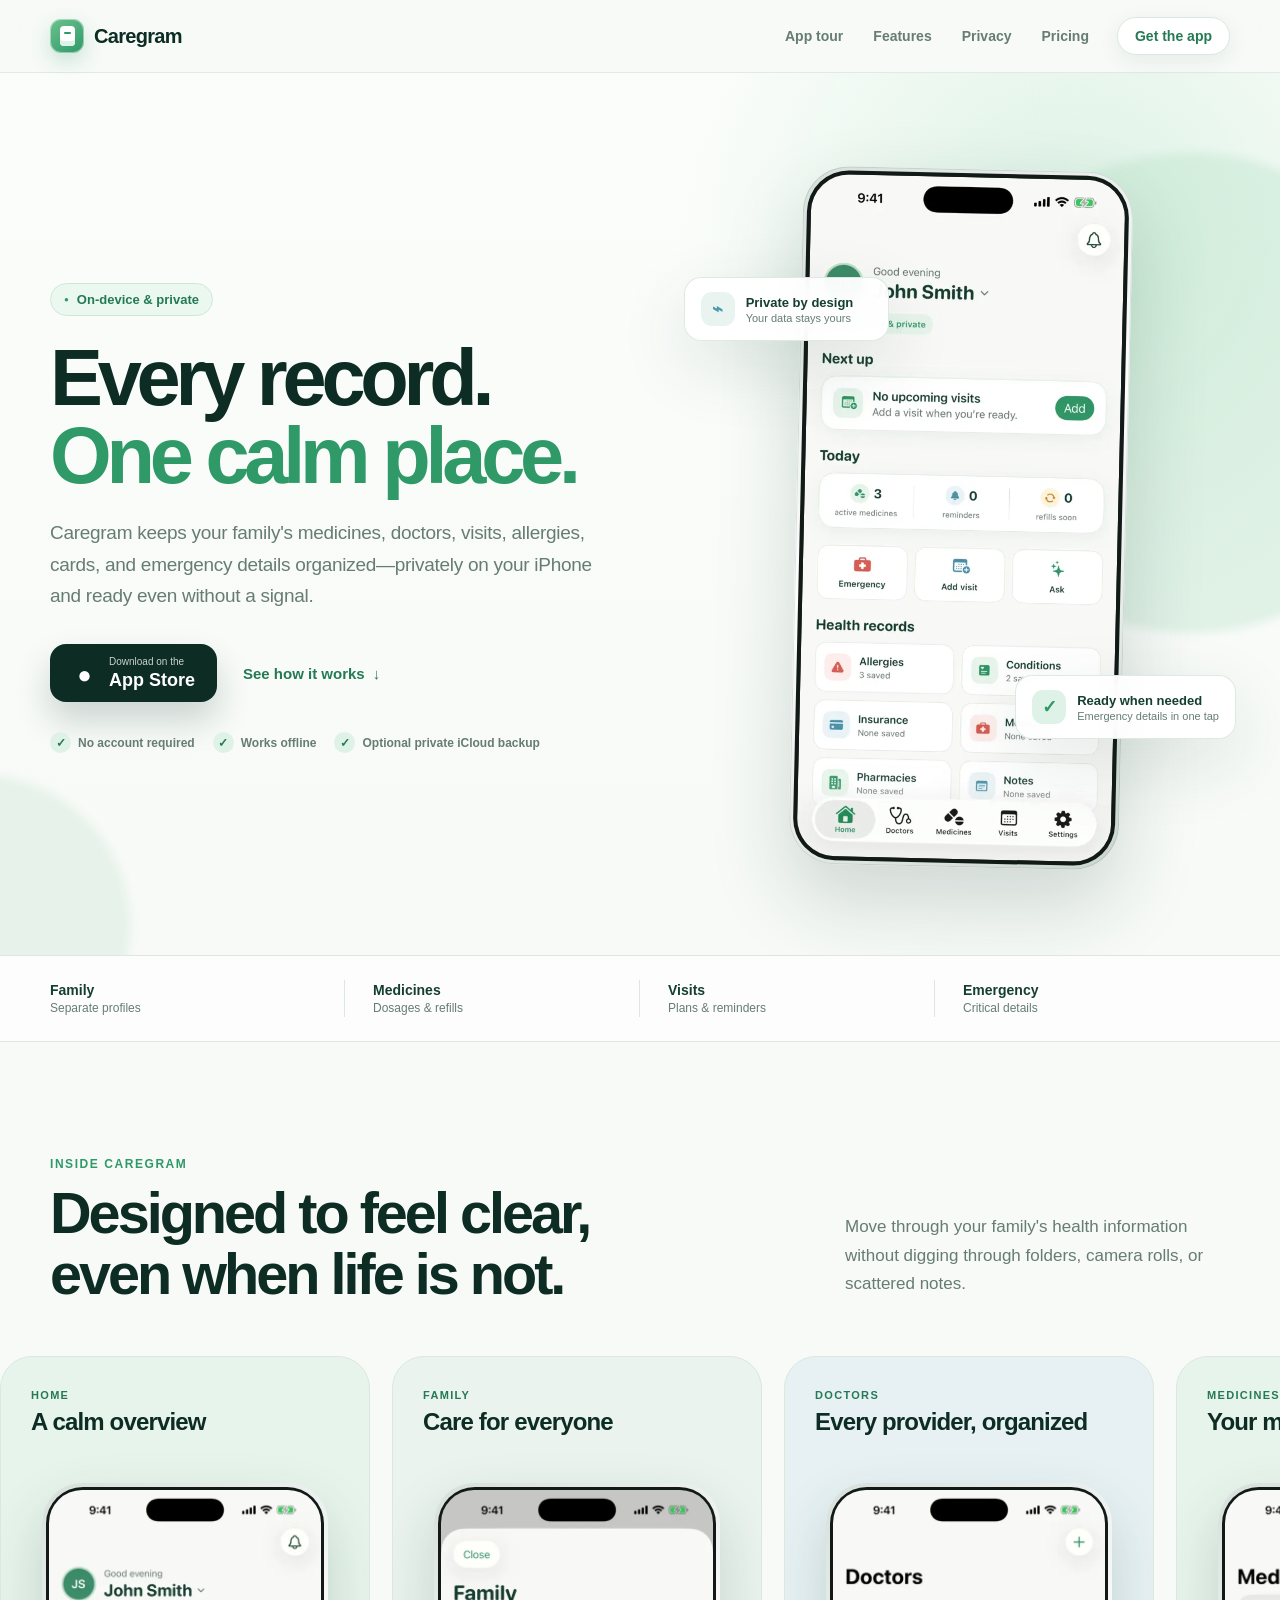
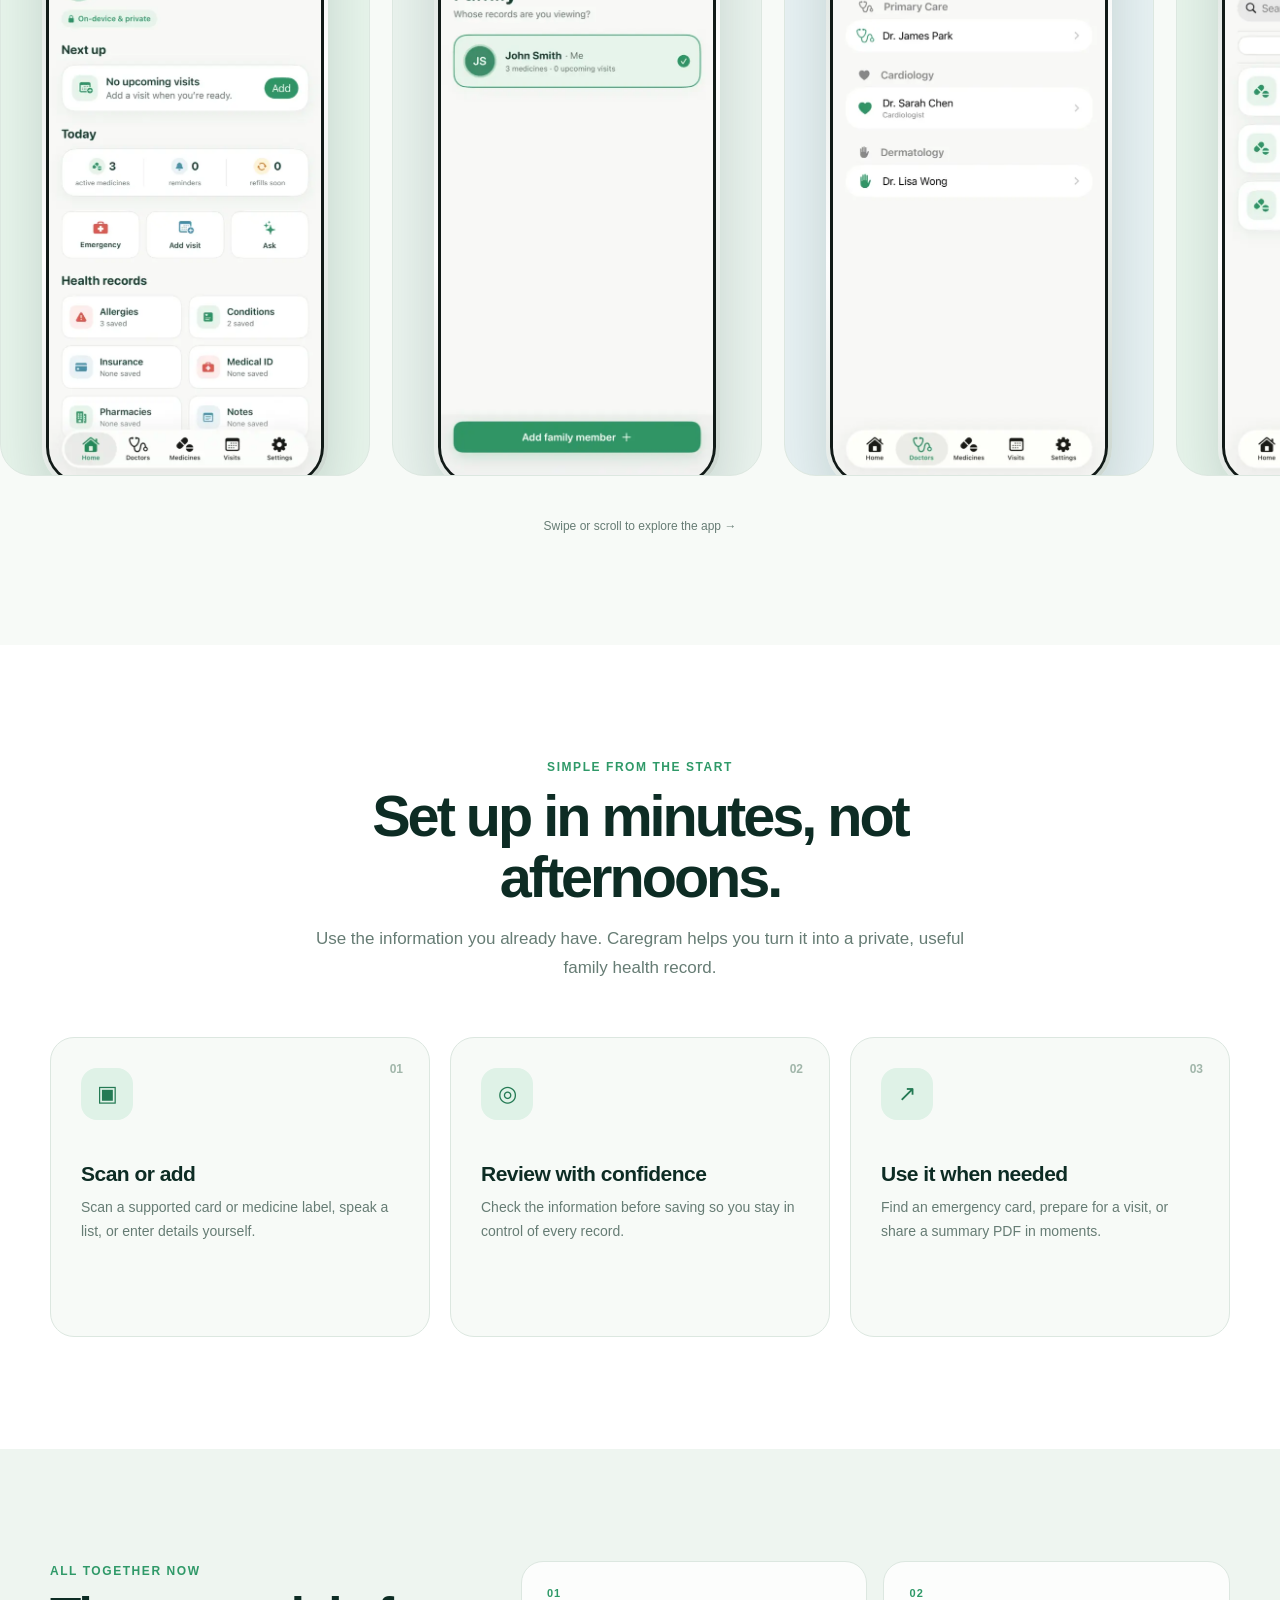
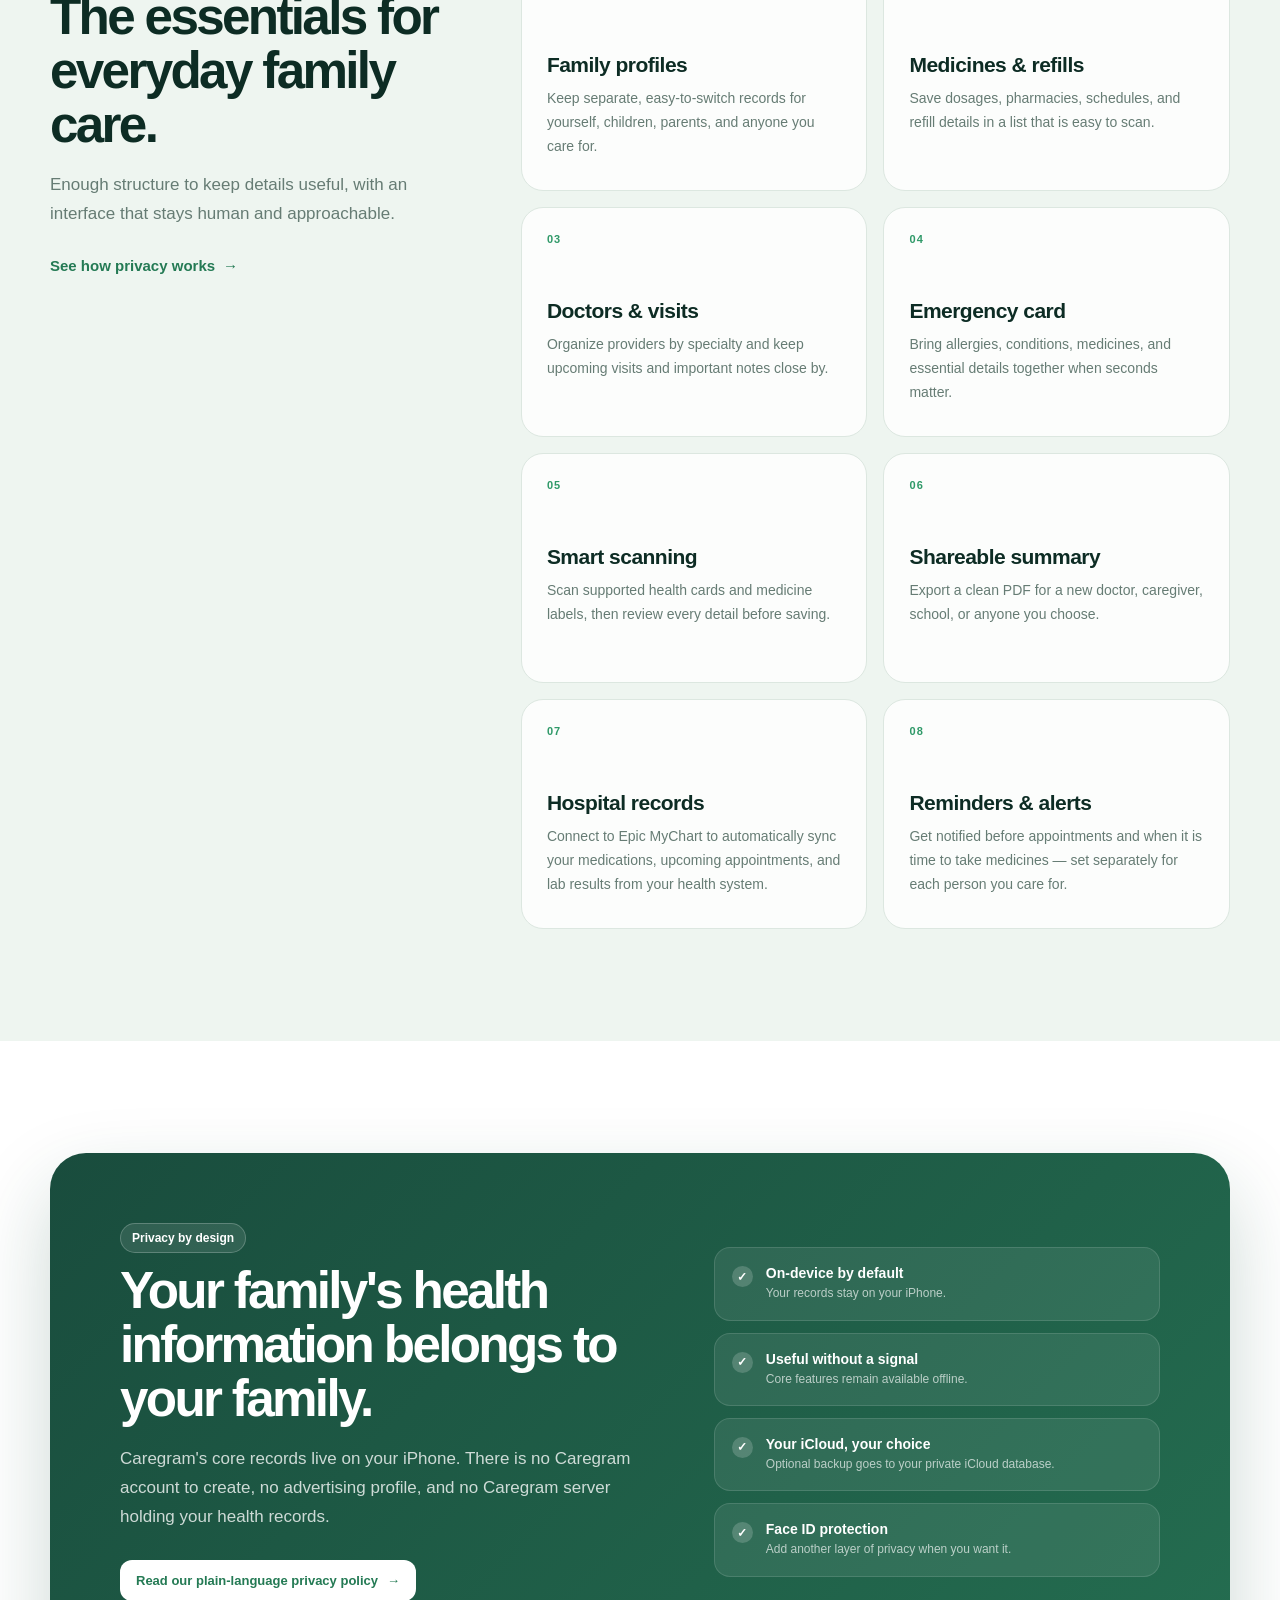
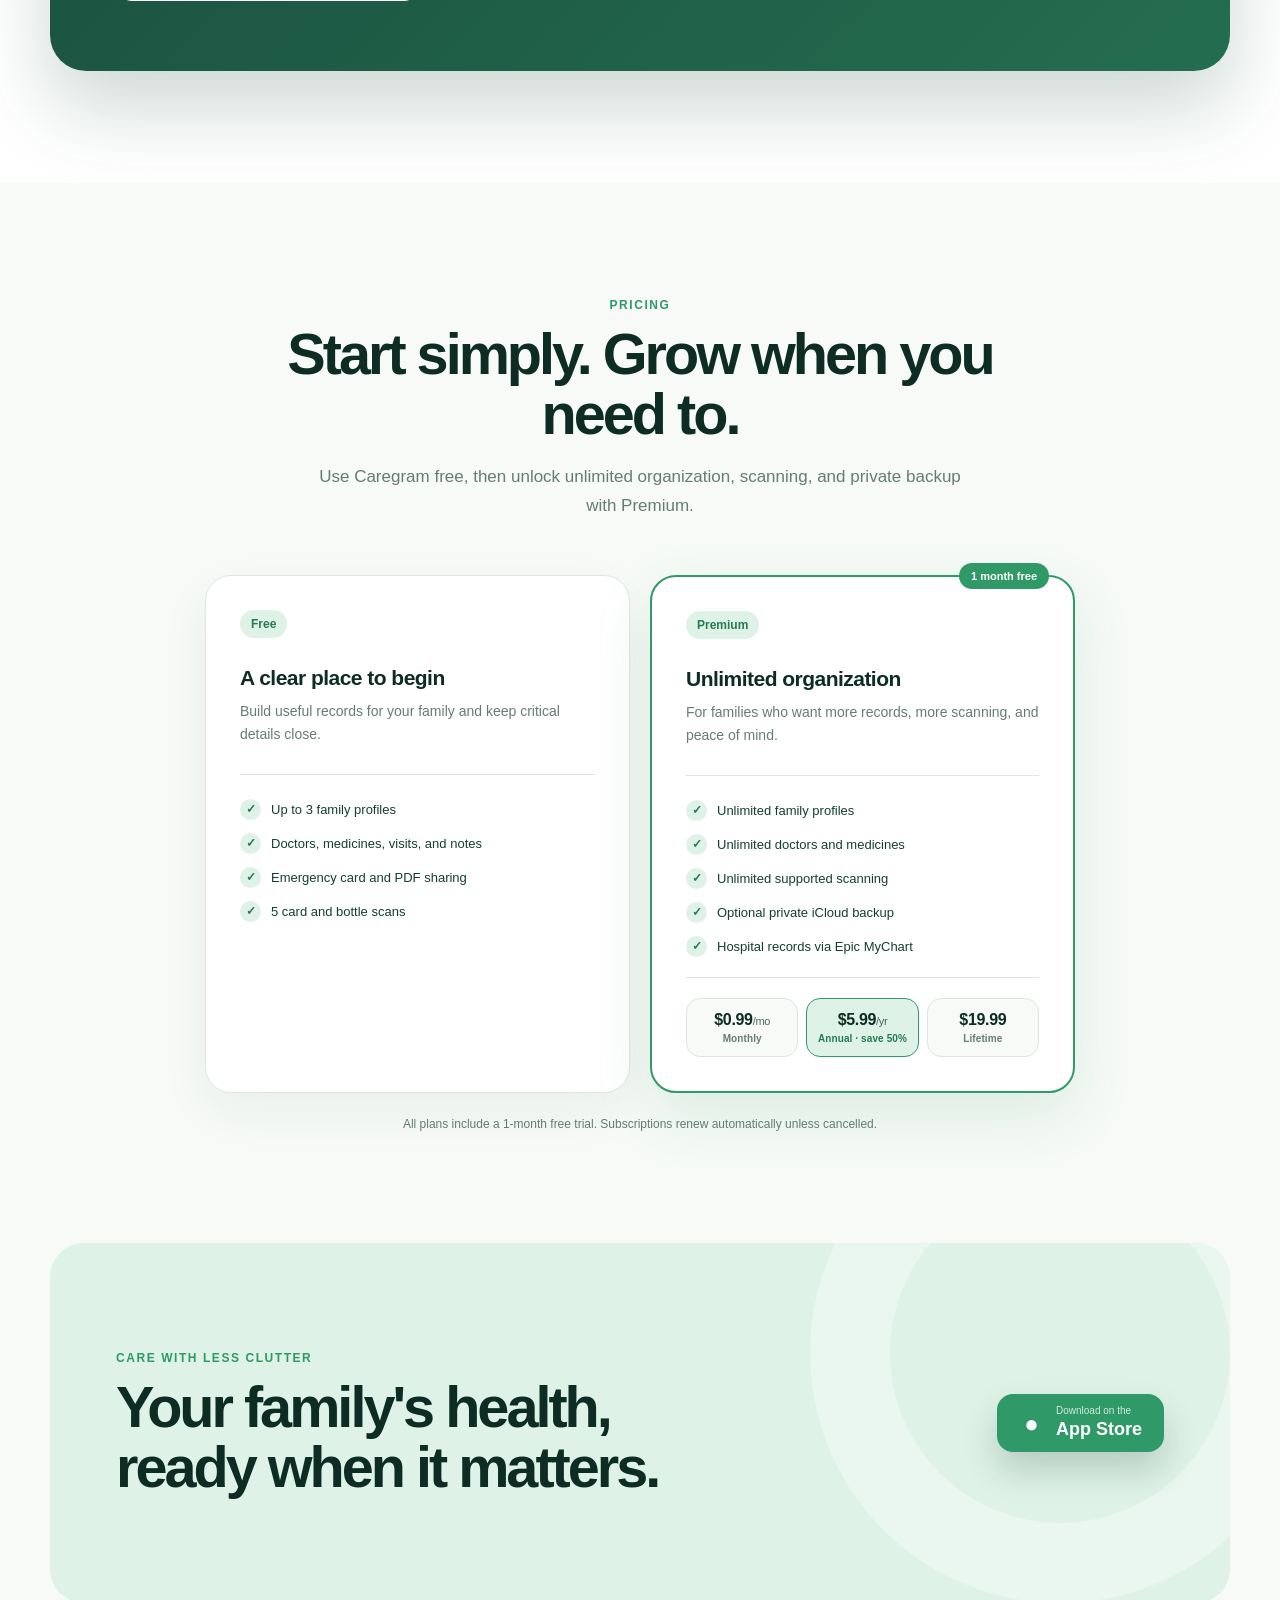
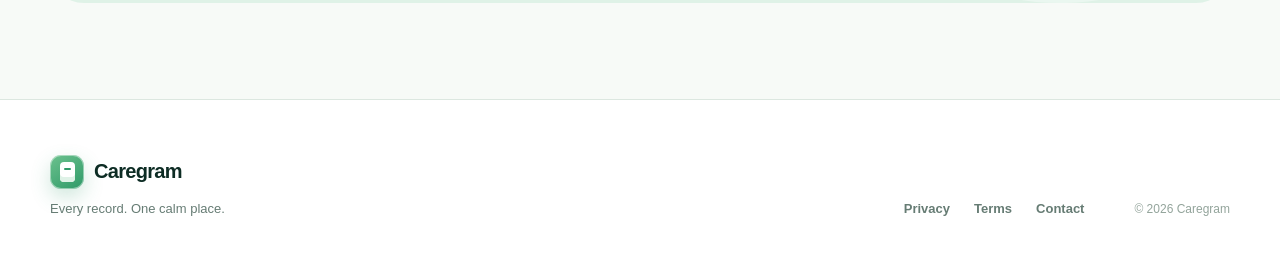
==== commit ff3be032: "Update landing page: real pricing, Epic MyChart feature, two new feature cards - Show actual prices " ====
--- a/index.html
+++ b/index.html
@@ -5,7 +5,7 @@
   <meta name="viewport" content="width=device-width, initial-scale=1">
   <meta name="theme-color" content="#2f9968">
   <title>Caregram — Every record. One calm place.</title>
-  <meta name="description" content="Private, on-device family health organization for medicines, doctors, visits, allergies, cards, and emergency details.">
+  <meta name="description" content="Private, on-device family health records — medicines, doctors, visits, emergency details, and hospital records via Epic MyChart.">
   <meta property="og:type" content="website">
   <meta property="og:title" content="Caregram — Every record. One calm place.">
   <meta property="og:description" content="Your family's health information, organized privately on your iPhone.">
@@ -150,6 +150,8 @@
         <article><span class="feature-index">04</span><h3>Emergency card</h3><p>Bring allergies, conditions, medicines, and essential details together when seconds matter.</p></article>
         <article><span class="feature-index">05</span><h3>Smart scanning</h3><p>Scan supported health cards and medicine labels, then review every detail before saving.</p></article>
         <article><span class="feature-index">06</span><h3>Shareable summary</h3><p>Export a clean PDF for a new doctor, caregiver, school, or anyone you choose.</p></article>
+        <article><span class="feature-index">07</span><h3>Hospital records</h3><p>Connect to Epic MyChart to automatically sync your medications, upcoming appointments, and lab results from your health system.</p></article>
+        <article><span class="feature-index">08</span><h3>Reminders &amp; alerts</h3><p>Get notified before appointments and when it is time to take medicines — set separately for each person you care for.</p></article>
       </div>
     </div>
   </section>
@@ -185,12 +187,26 @@
           <ul><li><span class="check">✓</span> Up to 3 family profiles</li><li><span class="check">✓</span> Doctors, medicines, visits, and notes</li><li><span class="check">✓</span> Emergency card and PDF sharing</li><li><span class="check">✓</span> 5 card and bottle scans</li></ul>
         </article>
         <article class="price-card premium">
-          <span class="popular">Most complete</span><span class="price-label">Premium</span><h3>Unlimited organization</h3>
+          <span class="popular">1 month free</span><span class="price-label">Premium</span><h3>Unlimited organization</h3>
           <p>For families who want more records, more scanning, and peace of mind.</p>
-          <ul><li><span class="check">✓</span> Unlimited family profiles</li><li><span class="check">✓</span> Unlimited doctors and medicines</li><li><span class="check">✓</span> Unlimited supported scanning</li><li><span class="check">✓</span> Optional private iCloud backup</li></ul>
+          <ul><li><span class="check">✓</span> Unlimited family profiles</li><li><span class="check">✓</span> Unlimited doctors and medicines</li><li><span class="check">✓</span> Unlimited supported scanning</li><li><span class="check">✓</span> Optional private iCloud backup</li><li><span class="check">✓</span> Hospital records via Epic MyChart</li></ul>
+          <div class="price-tiers">
+            <div class="price-tier">
+              <span class="tier-price">$0.99<small>/mo</small></span>
+              <span class="tier-label">Monthly</span>
+            </div>
+            <div class="price-tier best">
+              <span class="tier-price">$5.99<small>/yr</small></span>
+              <span class="tier-label">Annual · save 50%</span>
+            </div>
+            <div class="price-tier">
+              <span class="tier-price">$19.99</span>
+              <span class="tier-label">Lifetime</span>
+            </div>
+          </div>
         </article>
       </div>
-      <p class="pricing-note">Subscription options and current regional pricing are shown in the App Store and inside Caregram.</p>
+      <p class="pricing-note">All plans include a 1-month free trial. Subscriptions renew automatically unless cancelled.</p>
     </div>
   </section>
 
--- a/style.css
+++ b/style.css
@@ -143,6 +143,13 @@
 .price-card ul { display: grid; gap: 13px; margin: 26px 0 0; padding: 24px 0 0; border-top: 1px solid var(--line); list-style: none; }
 .price-card li { display: flex; align-items: center; gap: 10px; color: var(--ink); font-size: 13px; }
 .pricing-note { margin: 24px auto 0; text-align: center; color: var(--sage); font-size: 12px; }
+.price-tiers { display: grid; grid-template-columns: repeat(3, 1fr); gap: 8px; margin-top: 20px; padding-top: 20px; border-top: 1px solid var(--line); }
+.price-tier { padding: 12px 10px; border-radius: 14px; border: 1px solid var(--line); text-align: center; background: var(--paper); }
+.price-tier.best { border-color: var(--green); background: var(--green-soft); }
+.price-tier .tier-price { display: block; color: var(--ink-strong); font-size: 16px; font-weight: 760; letter-spacing: -.02em; }
+.price-tier .tier-price small { font-size: 11px; font-weight: 500; opacity: .72; }
+.price-tier .tier-label { display: block; margin-top: 4px; color: var(--sage); font-size: 10px; font-weight: 650; letter-spacing: .01em; }
+.price-tier.best .tier-label { color: var(--green-dark); }
 
 .final-cta { padding: 0 0 96px; background: var(--paper); }
 .final-panel { min-height: 360px; display: flex; align-items: center; justify-content: space-between; gap: 50px; padding: 66px; overflow: hidden; position: relative; border-radius: 34px; background: #dff2e7; }
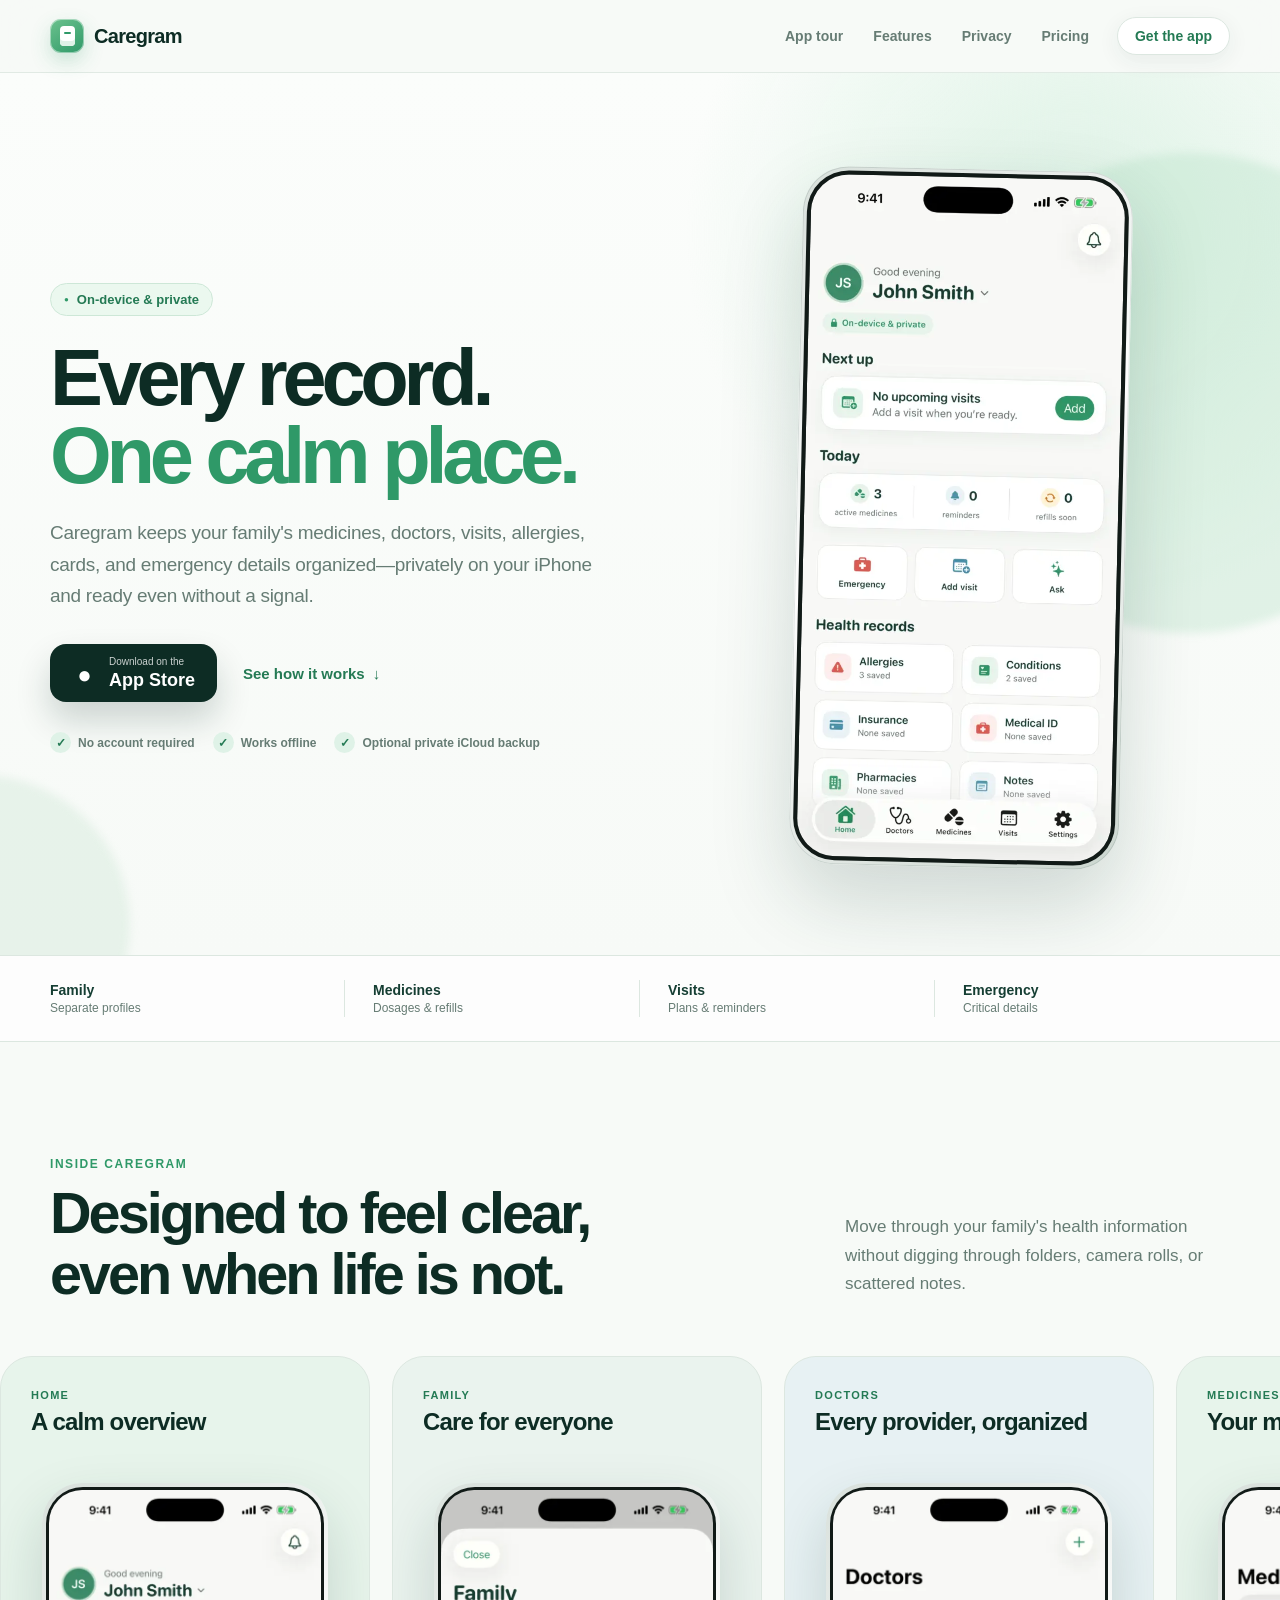
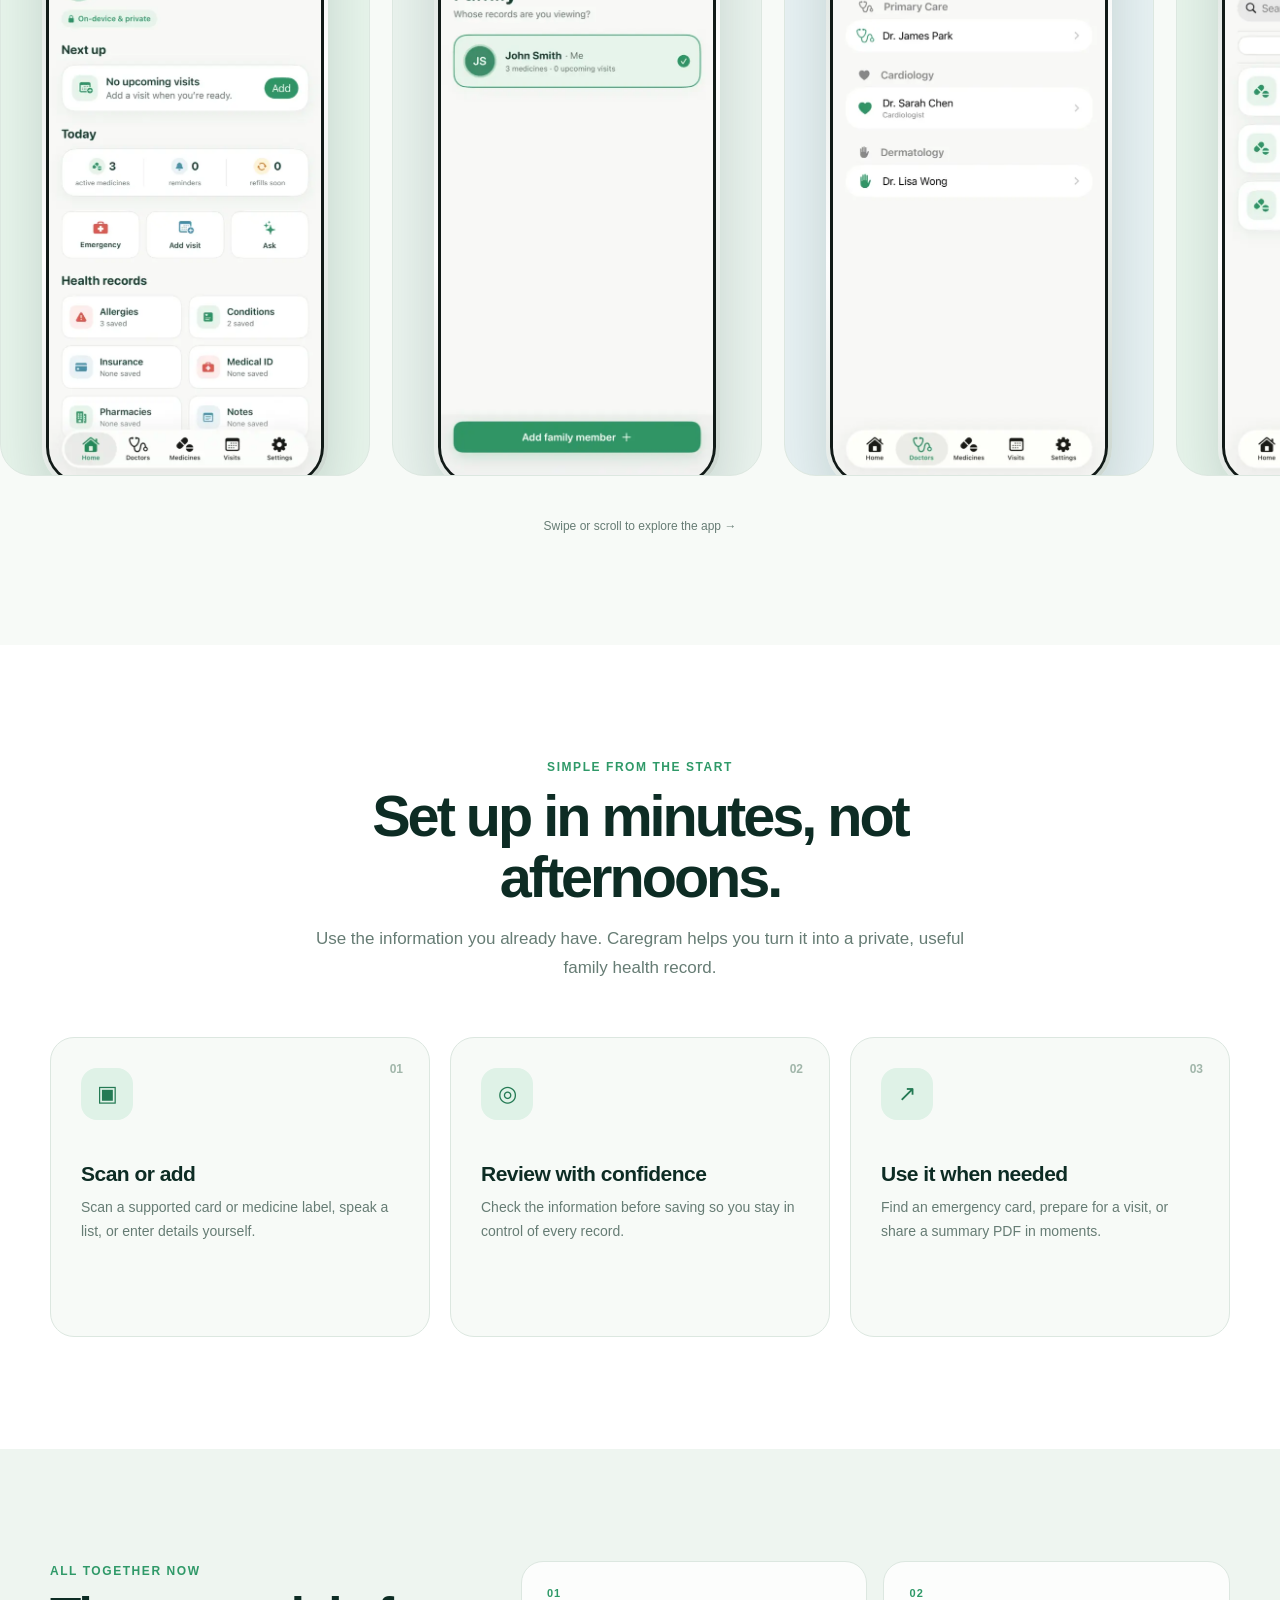
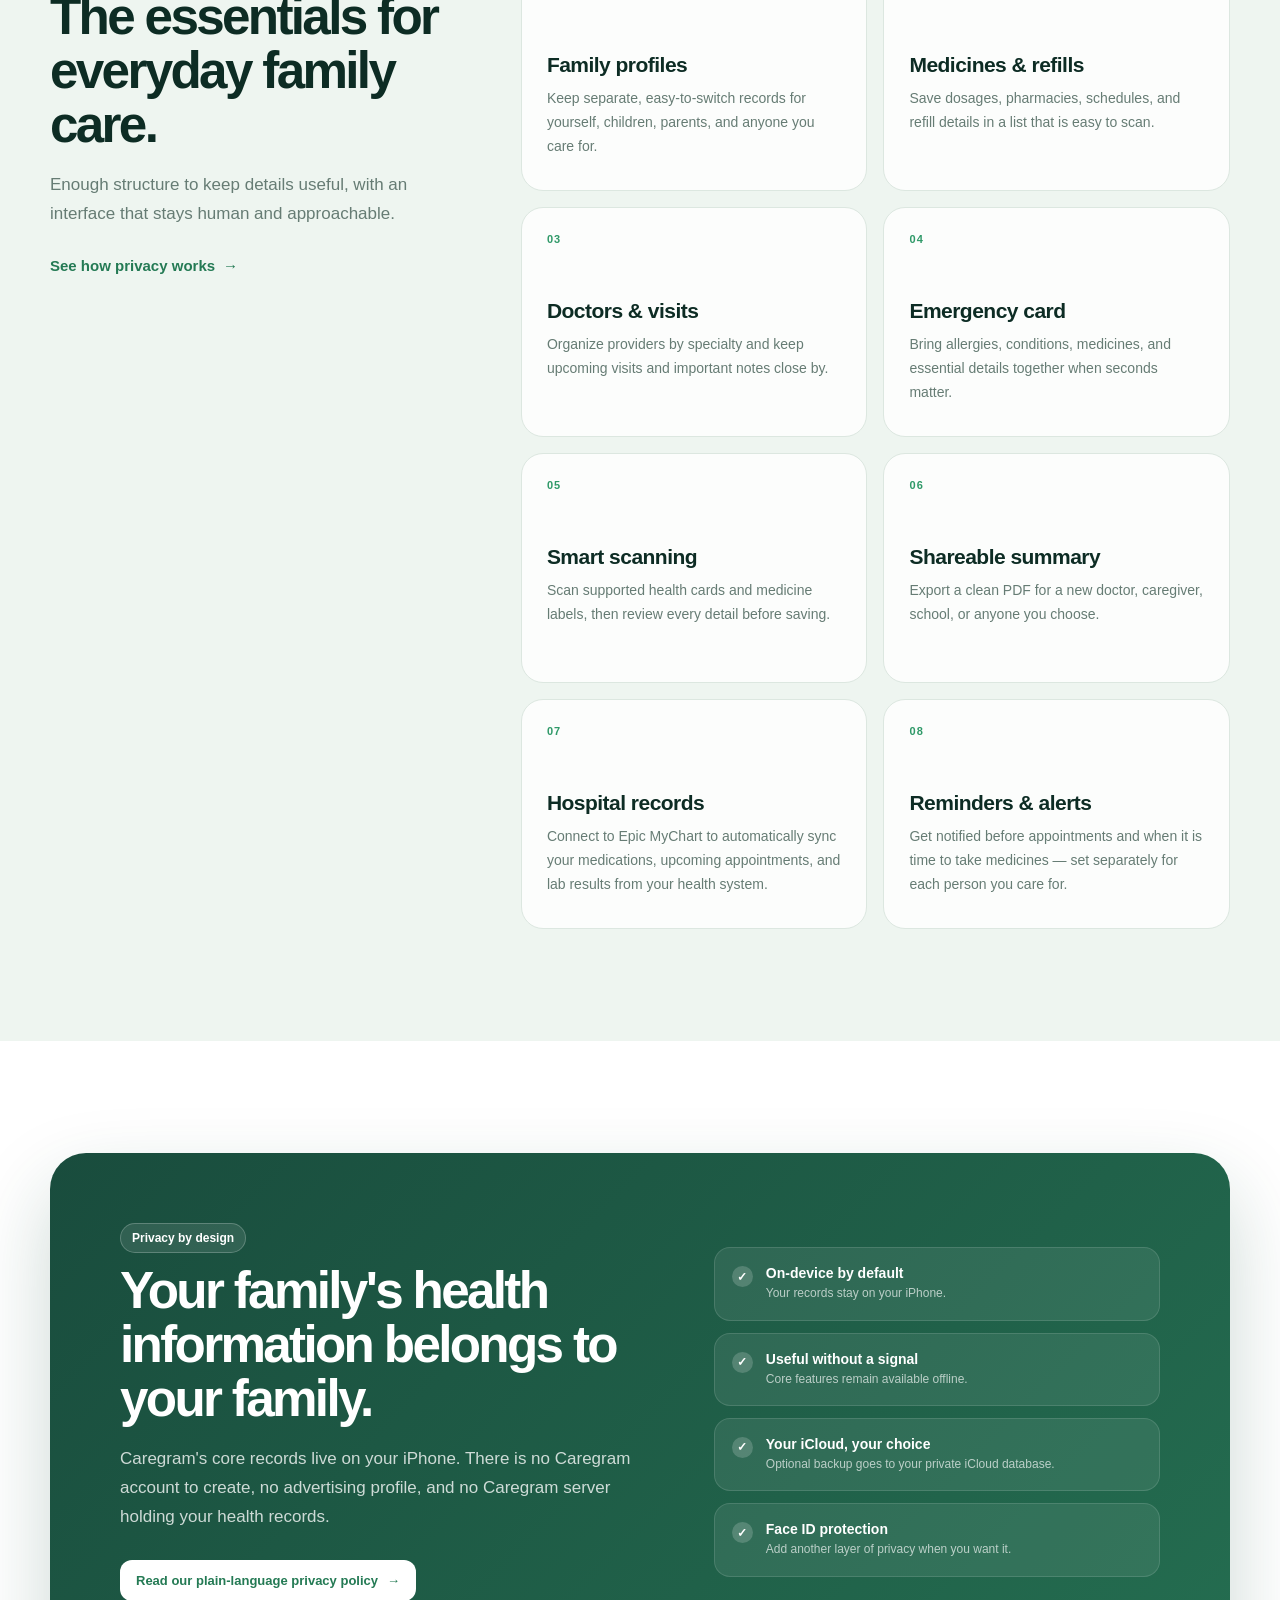
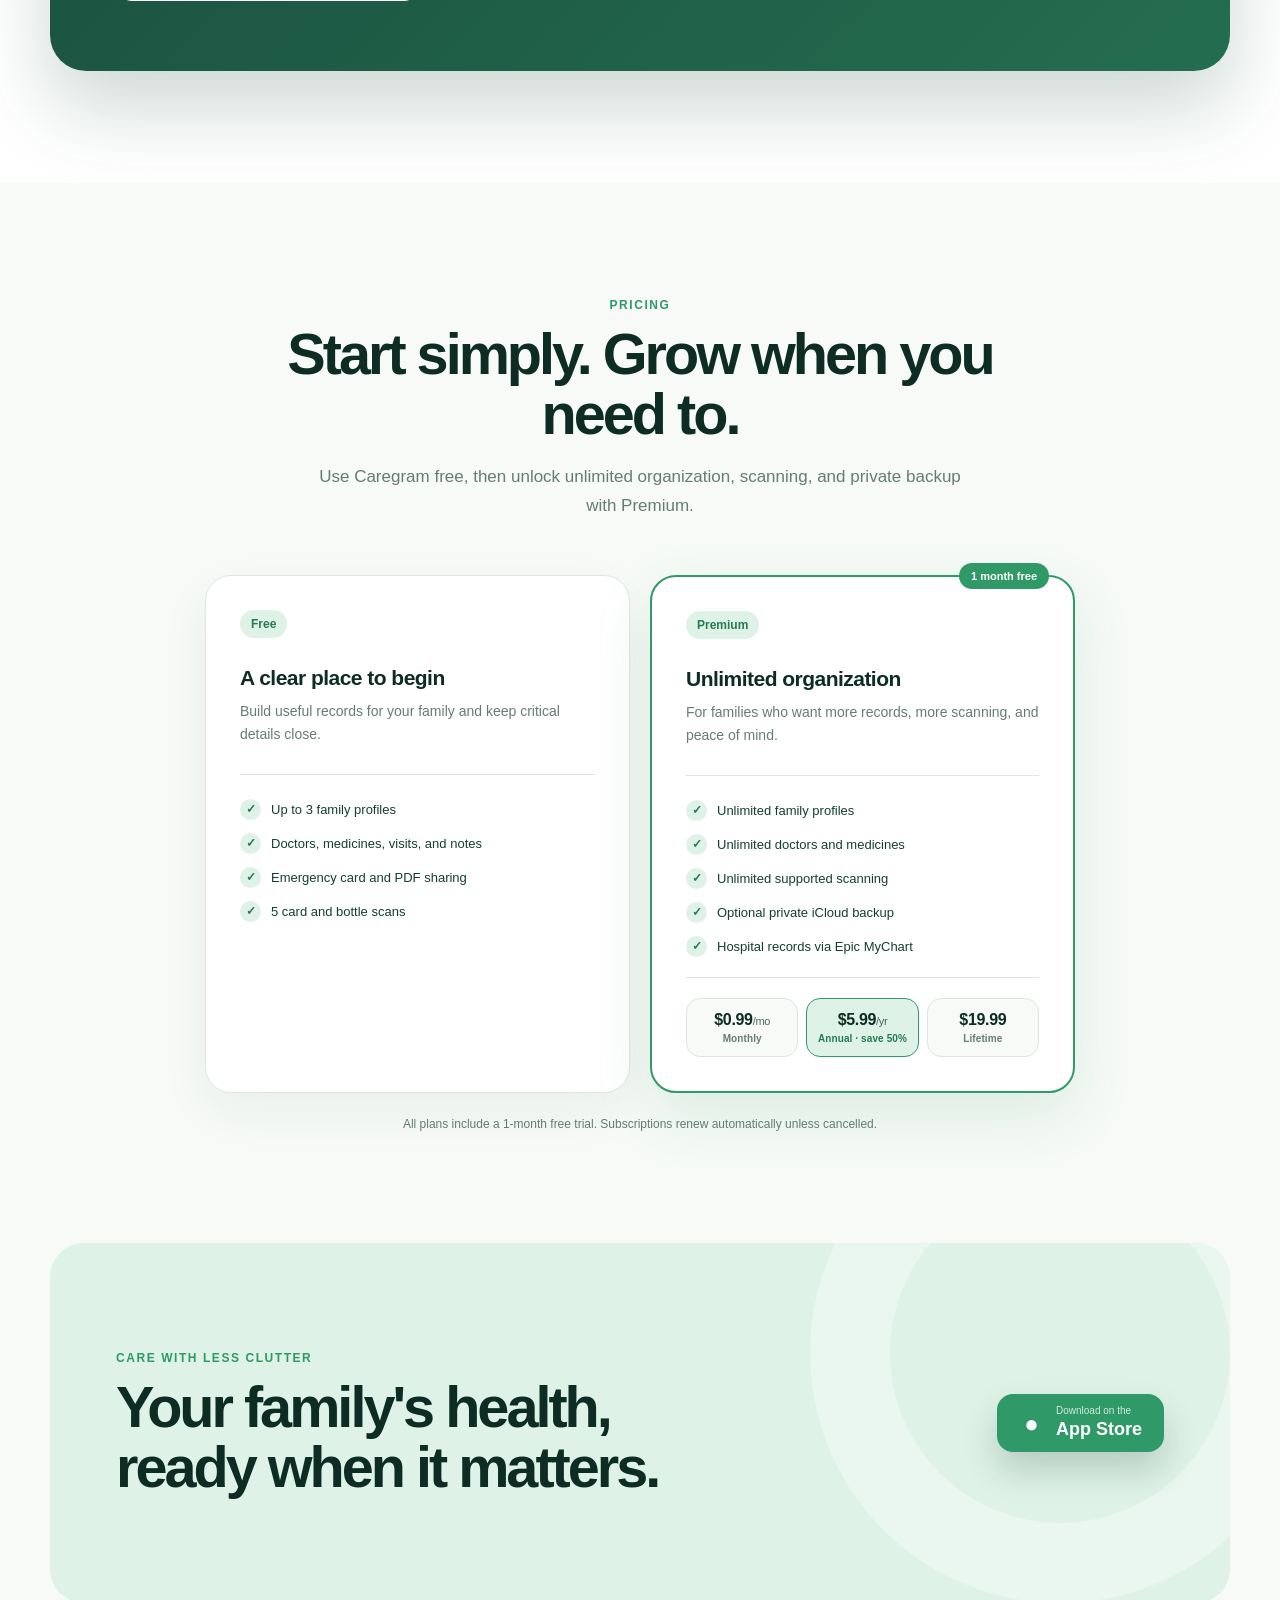
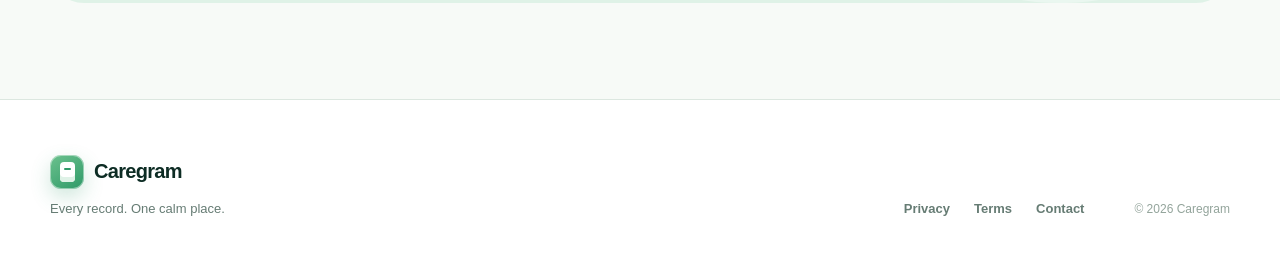
==== commit 290bf03c: "Remove privacy-float and summary-float badges from hero Co-Authored-By: Claude Sonnet 4.6 <noreply@a" ====
--- a/index.html
+++ b/index.html
@@ -58,11 +58,9 @@
       </div>
 
       <div class="hero-visual" aria-label="Caregram Home screen">
-        <div class="privacy-float"><span class="mini-icon">⌁</span><div><b>Private by design</b><small>Your data stays yours</small></div></div>
         <div class="phone phone-hero">
           <div class="phone-rim"><img src="screenshots/home.webp" alt="Caregram Home screen showing family health records, medicines, reminders, and quick actions"></div>
         </div>
-        <div class="summary-float"><span class="mini-icon green">✓</span><div><b>Ready when needed</b><small>Emergency details in one tap</small></div></div>
       </div>
     </div>
   </section>
--- a/style.css
+++ b/style.css
@@ -64,13 +64,6 @@
 .phone-rim { position: relative; z-index: 1; overflow: hidden; border-radius: 38px; background: white; }
 .phone img { width: 100%; height: auto; display: block; }
 .phone-hero { width: 330px; transform: rotate(1.3deg); }
-.privacy-float, .summary-float { position: absolute; z-index: 4; display: flex; align-items: center; gap: 11px; min-width: 205px; padding: 14px 16px; border: 1px solid rgba(220,231,224,.9); border-radius: 17px; background: rgba(255,255,255,.94); box-shadow: var(--shadow); backdrop-filter: blur(12px); }
-.privacy-float { top: 108px; left: -8px; }
-.summary-float { right: -6px; bottom: 128px; }
-.privacy-float b, .summary-float b { display: block; margin-bottom: 2px; color: var(--ink); font-size: 13px; }
-.privacy-float small, .summary-float small { display: block; color: var(--sage); font-size: 11px; }
-.mini-icon { width: 34px; height: 34px; display: grid; place-items: center; border-radius: 11px; background: #e9f3ef; color: var(--blue); font-size: 18px; font-weight: 800; }
-.mini-icon.green { background: var(--green-soft); color: var(--green); }
 
 .proof-strip { border-block: 1px solid var(--line); background: rgba(255,255,255,.72); }
 .proof-grid { display: grid; grid-template-columns: repeat(4, 1fr); padding-block: 24px; }
@@ -183,8 +176,6 @@
   .hero-lede { margin-inline: auto; }
   .hero-actions, .trust-row { justify-content: center; }
   .hero-visual { min-height: 650px; }
-  .privacy-float { left: calc(50% - 280px); }
-  .summary-float { right: calc(50% - 290px); }
   .features-layout { grid-template-columns: 1fr; gap: 46px; }
   .features-intro { position: static; max-width: 700px; }
   .privacy-panel { padding: 52px; gap: 42px; }
@@ -201,9 +192,6 @@
   .trust-row { display: grid; justify-content: center; text-align: left; }
   .hero-visual { min-height: 570px; }
   .phone-hero { width: 280px; }
-  .privacy-float, .summary-float { min-width: 178px; padding: 12px; }
-  .privacy-float { top: 78px; left: 0; }
-  .summary-float { right: 0; bottom: 90px; }
   .proof-grid { grid-template-columns: repeat(2, 1fr); row-gap: 20px; }
   .proof-grid > div { border-right: 0; padding: 2px 16px; }
   .proof-grid > div:first-child { padding-left: 16px; }
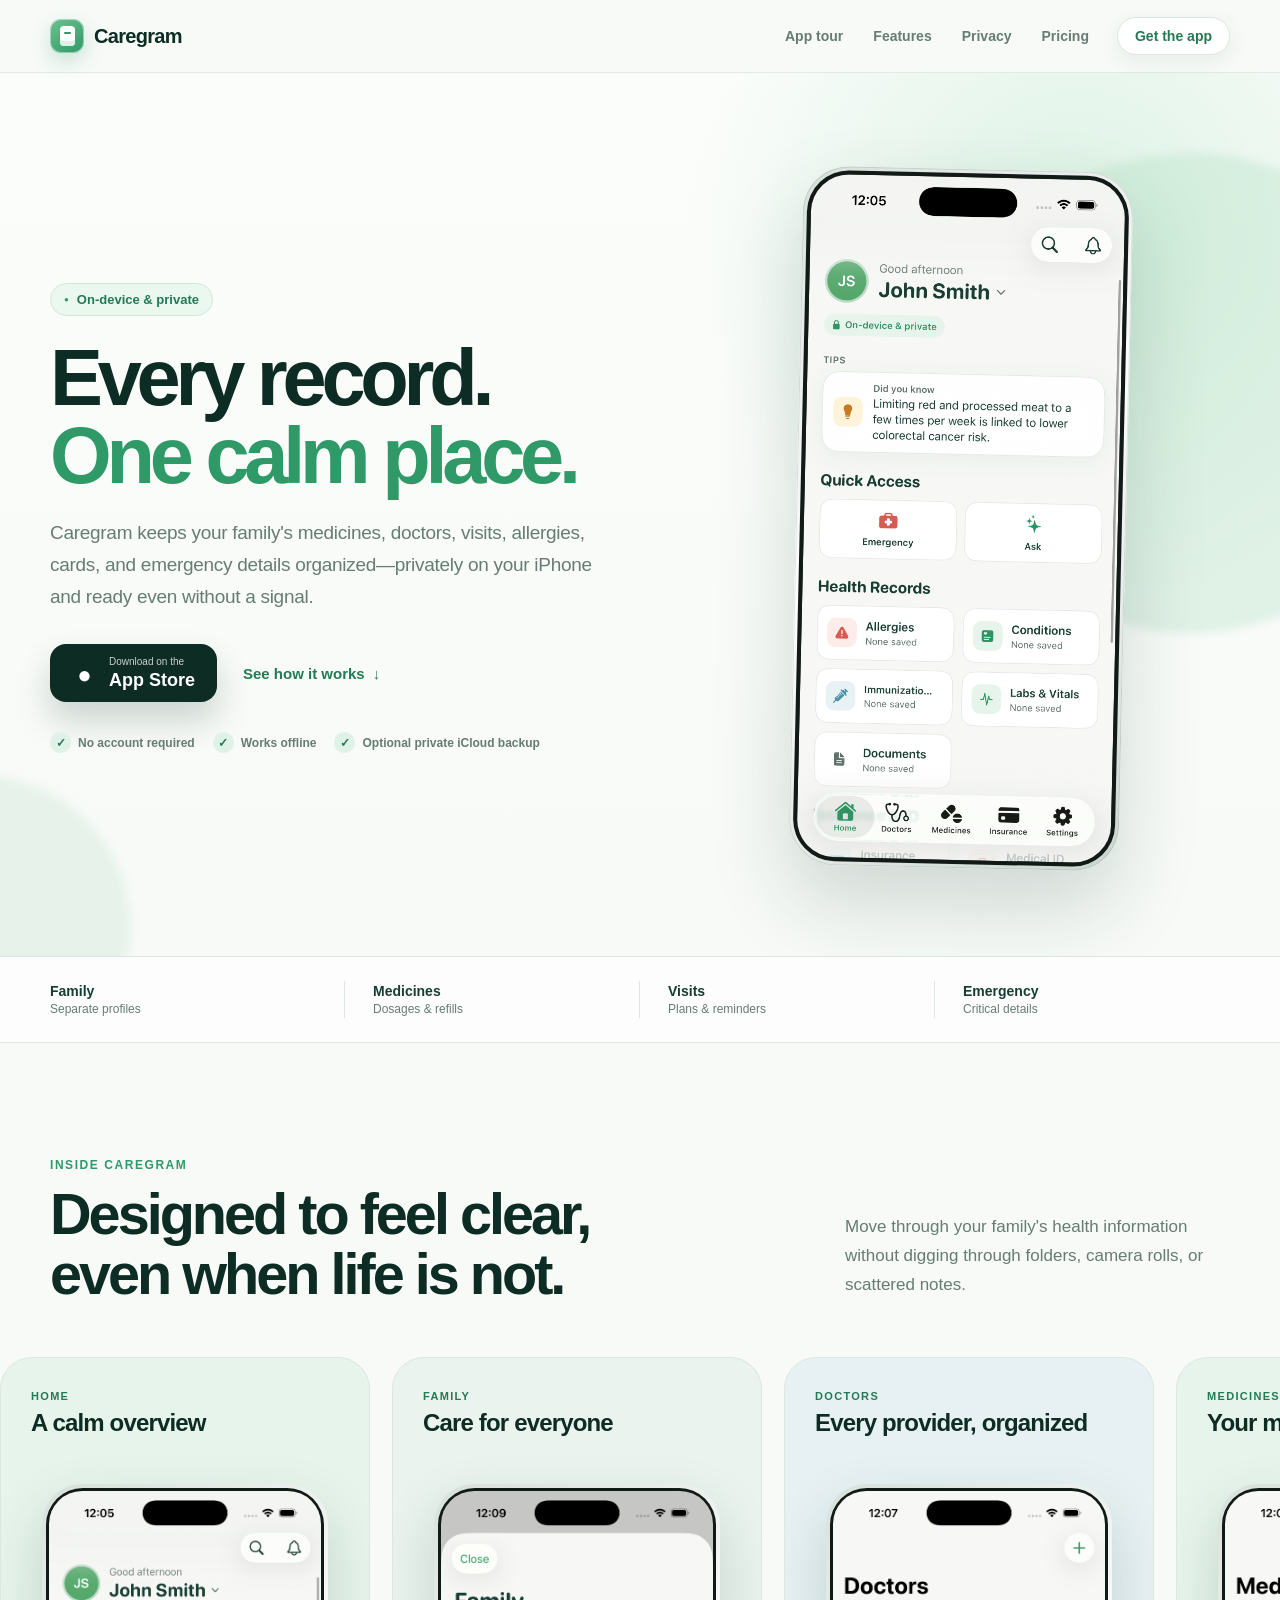
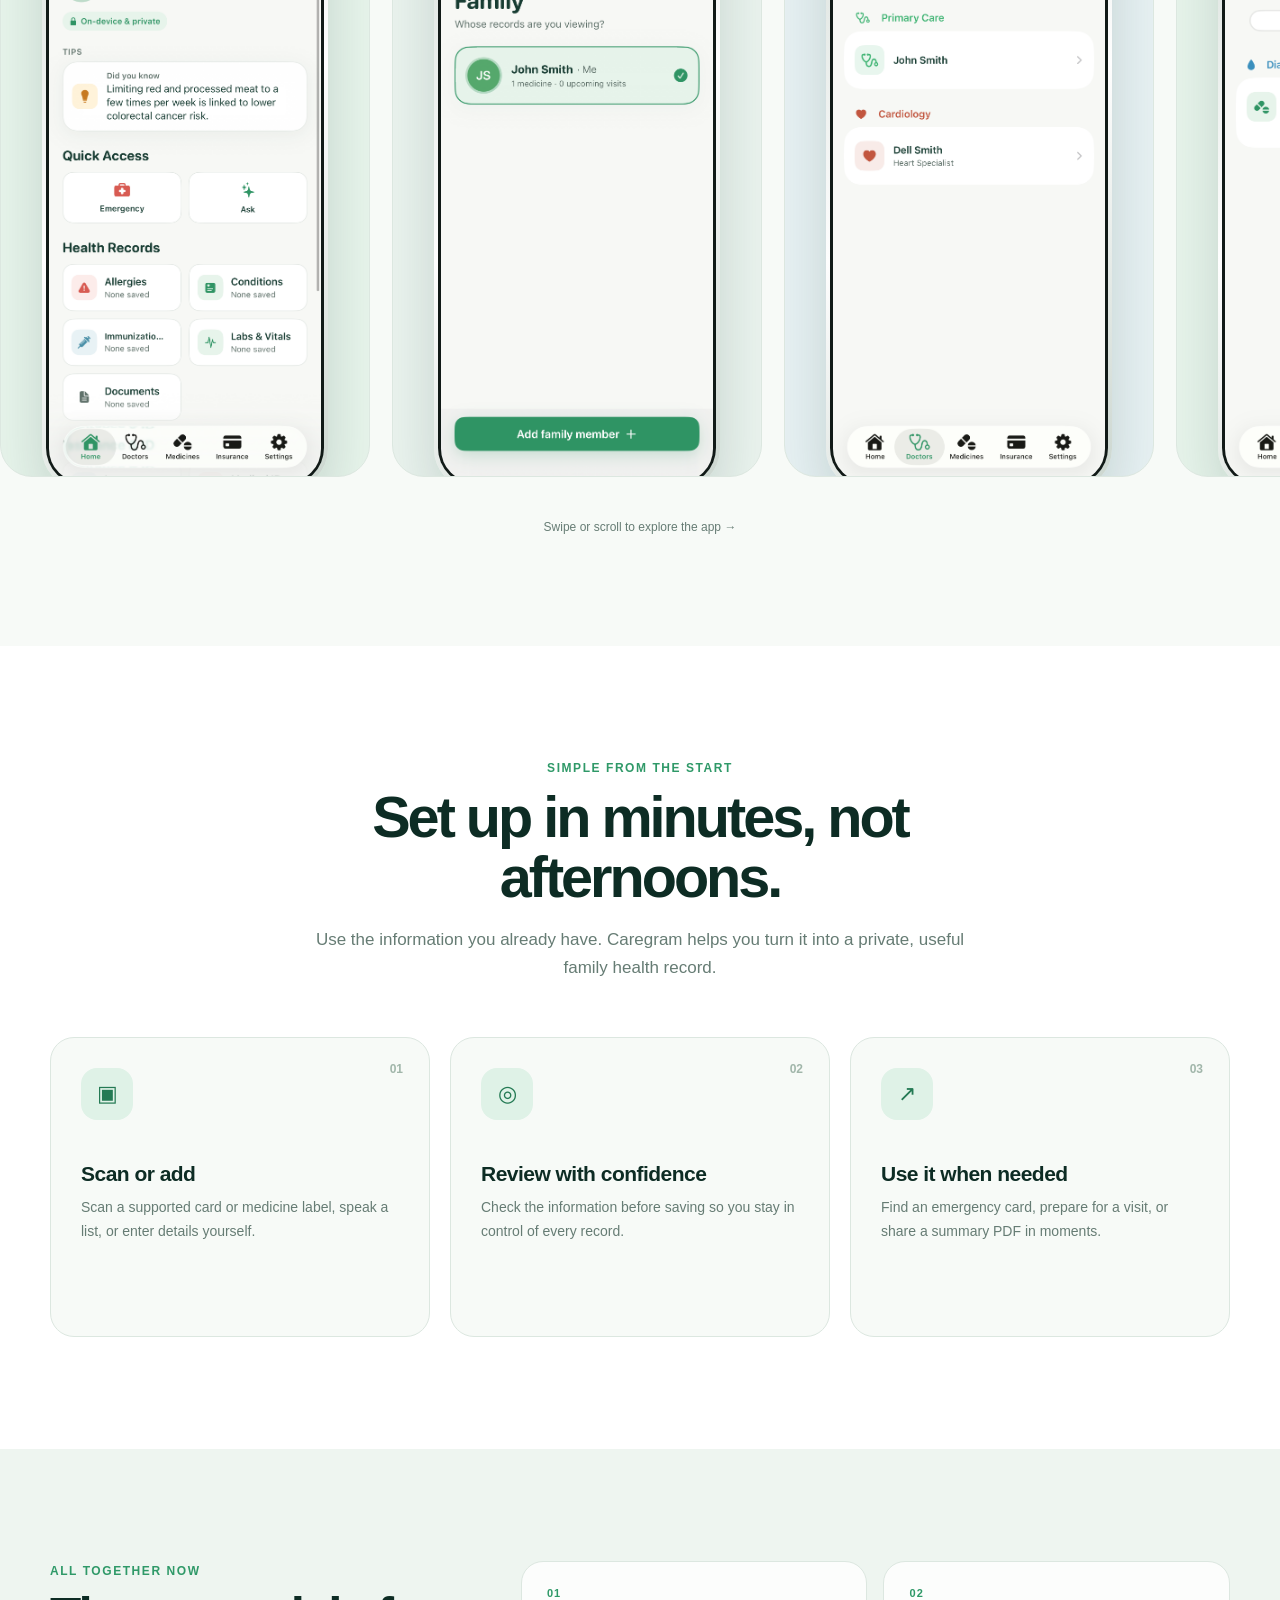
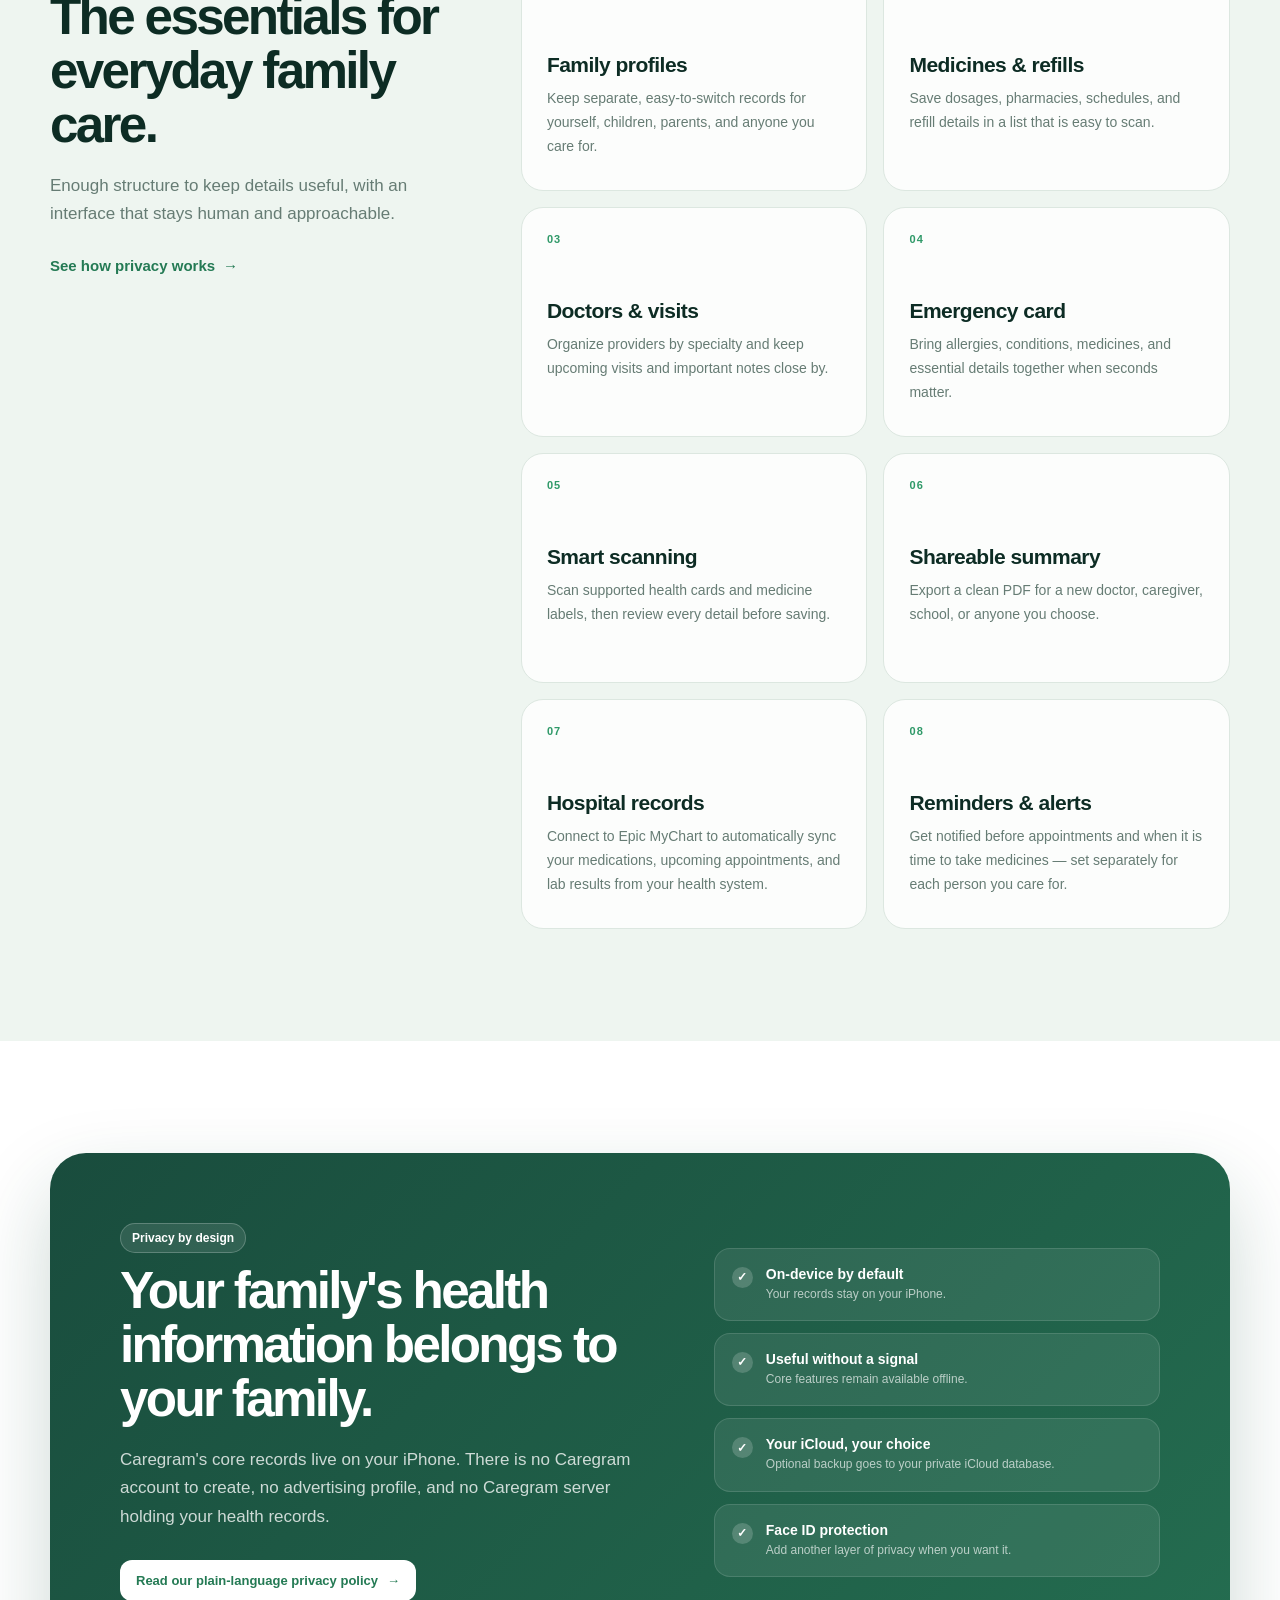
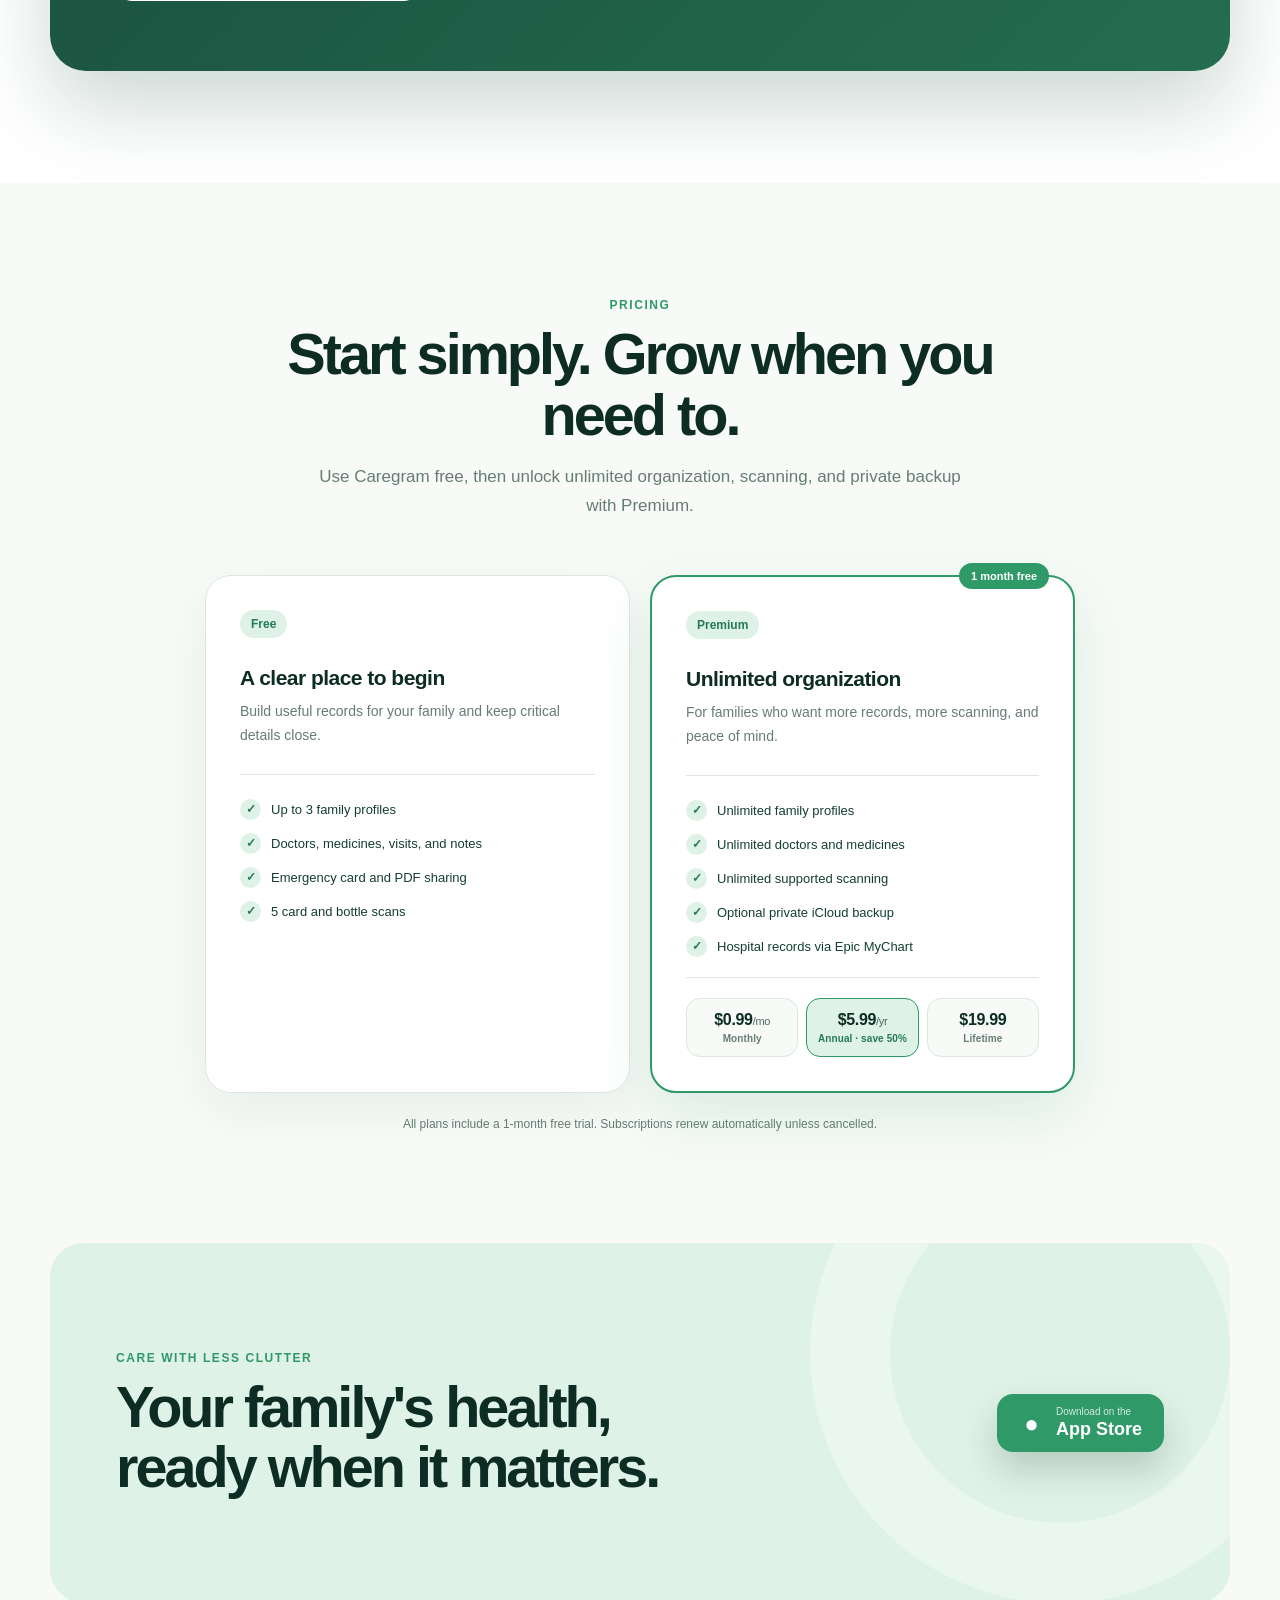
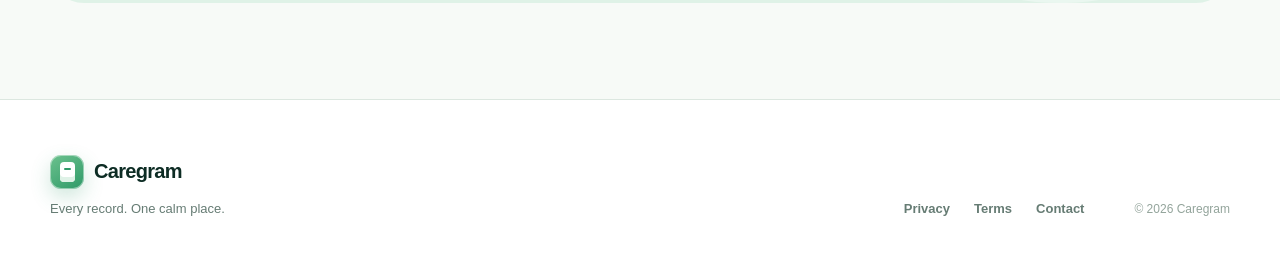
==== commit 47b93b17: "Replace all screenshots with fresh iPhone 17 Pro simulator captures - 9 new .png screenshots: home, " ====
--- a/index.html
+++ b/index.html
@@ -59,7 +59,7 @@
 
       <div class="hero-visual" aria-label="Caregram Home screen">
         <div class="phone phone-hero">
-          <div class="phone-rim"><img src="screenshots/home.webp" alt="Caregram Home screen showing family health records, medicines, reminders, and quick actions"></div>
+          <div class="phone-rim"><img src="screenshots/home.png" alt="Caregram Home screen showing family health records, medicines, reminders, and quick actions"></div>
         </div>
       </div>
     </div>
@@ -84,35 +84,39 @@
     <div class="screenshot-rail" aria-label="Caregram app screenshots">
       <article class="screen-card mint">
         <div class="screen-copy"><span>Home</span><h3>A calm overview</h3></div>
-        <div class="phone phone-card"><div class="phone-rim"><img loading="lazy" src="screenshots/home.webp" alt="Caregram Home screen"></div></div>
+        <div class="phone phone-card"><div class="phone-rim"><img loading="lazy" src="screenshots/home.png" alt="Caregram Home screen"></div></div>
       </article>
       <article class="screen-card sage">
         <div class="screen-copy"><span>Family</span><h3>Care for everyone</h3></div>
-        <div class="phone phone-card"><div class="phone-rim"><img loading="lazy" src="screenshots/family.webp" alt="Caregram Family screen"></div></div>
+        <div class="phone phone-card"><div class="phone-rim"><img loading="lazy" src="screenshots/family.png" alt="Caregram Family screen"></div></div>
       </article>
       <article class="screen-card blue">
         <div class="screen-copy"><span>Doctors</span><h3>Every provider, organized</h3></div>
-        <div class="phone phone-card"><div class="phone-rim"><img loading="lazy" src="screenshots/doctors.webp" alt="Caregram Doctors screen"></div></div>
+        <div class="phone phone-card"><div class="phone-rim"><img loading="lazy" src="screenshots/doctors.png" alt="Caregram Doctors screen"></div></div>
       </article>
       <article class="screen-card mint">
         <div class="screen-copy"><span>Medicines</span><h3>Your medicine list, simplified</h3></div>
-        <div class="phone phone-card"><div class="phone-rim"><img loading="lazy" src="screenshots/medicines.webp" alt="Caregram Medicines screen"></div></div>
+        <div class="phone phone-card"><div class="phone-rim"><img loading="lazy" src="screenshots/medicines.png" alt="Caregram Medicines screen"></div></div>
       </article>
       <article class="screen-card amber">
         <div class="screen-copy"><span>Visits</span><h3>Never miss what is next</h3></div>
-        <div class="phone phone-card"><div class="phone-rim"><img loading="lazy" src="screenshots/visits.webp" alt="Caregram Visits screen"></div></div>
+        <div class="phone phone-card"><div class="phone-rim"><img loading="lazy" src="screenshots/visits.png" alt="Caregram Visits screen"></div></div>
+      </article>
+      <article class="screen-card blue">
+        <div class="screen-copy"><span>Insurance</span><h3>Coverage, always at hand</h3></div>
+        <div class="phone phone-card"><div class="phone-rim"><img loading="lazy" src="screenshots/insurance.png" alt="Caregram Insurance screen"></div></div>
+      </article>
+      <article class="screen-card sage">
+        <div class="screen-copy"><span>Pharmacies</span><h3>Your pharmacies, linked</h3></div>
+        <div class="phone phone-card"><div class="phone-rim"><img loading="lazy" src="screenshots/pharmacies.png" alt="Caregram Pharmacies screen"></div></div>
+      </article>
+      <article class="screen-card mint">
+        <div class="screen-copy"><span>Scanner</span><h3>Scan cards and bottles</h3></div>
+        <div class="phone phone-card"><div class="phone-rim"><img loading="lazy" src="screenshots/scanner.png" alt="Caregram Scanner screen"></div></div>
       </article>
       <article class="screen-card coral">
-        <div class="screen-copy"><span>Emergency</span><h3>Critical details in seconds</h3></div>
-        <div class="phone phone-card"><div class="phone-rim"><img loading="lazy" src="screenshots/emergency.webp" alt="Caregram Emergency Card screen"></div></div>
-      </article>
-      <article class="screen-card sage">
-        <div class="screen-copy"><span>Scanner</span><h3>Scan cards and bottles</h3></div>
-        <div class="phone phone-card"><div class="phone-rim"><img loading="lazy" src="screenshots/scanner.webp" alt="Caregram Scanner screen"></div></div>
-      </article>
-      <article class="screen-card blue">
-        <div class="screen-copy"><span>Privacy</span><h3>Your records stay yours</h3></div>
-        <div class="phone phone-card"><div class="phone-rim"><img loading="lazy" src="screenshots/settings.webp" alt="Caregram Settings screen"></div></div>
+        <div class="screen-copy"><span>Settings</span><h3>Connect MyChart &amp; more</h3></div>
+        <div class="phone phone-card"><div class="phone-rim"><img loading="lazy" src="screenshots/settings.png" alt="Caregram Settings screen"></div></div>
       </article>
     </div>
     <p class="swipe-note">Swipe or scroll to explore the app <span aria-hidden="true">→</span></p>
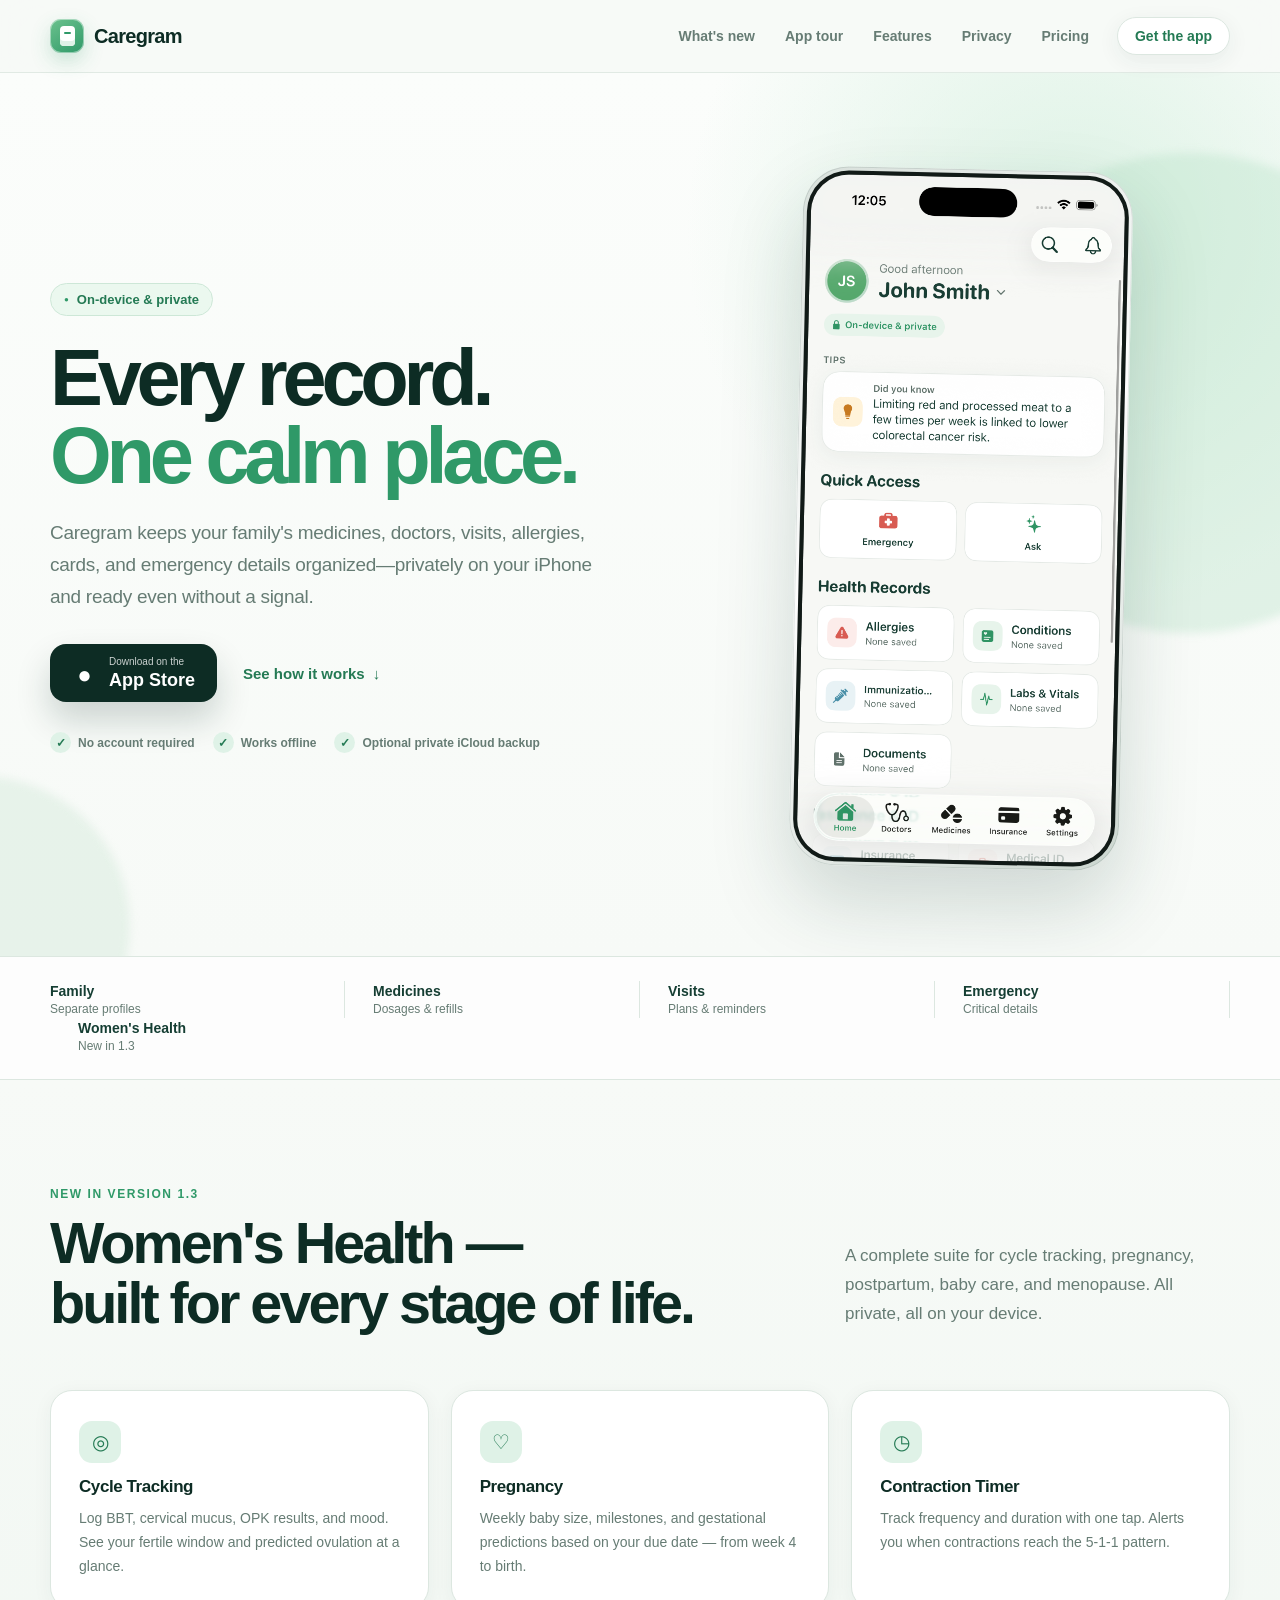
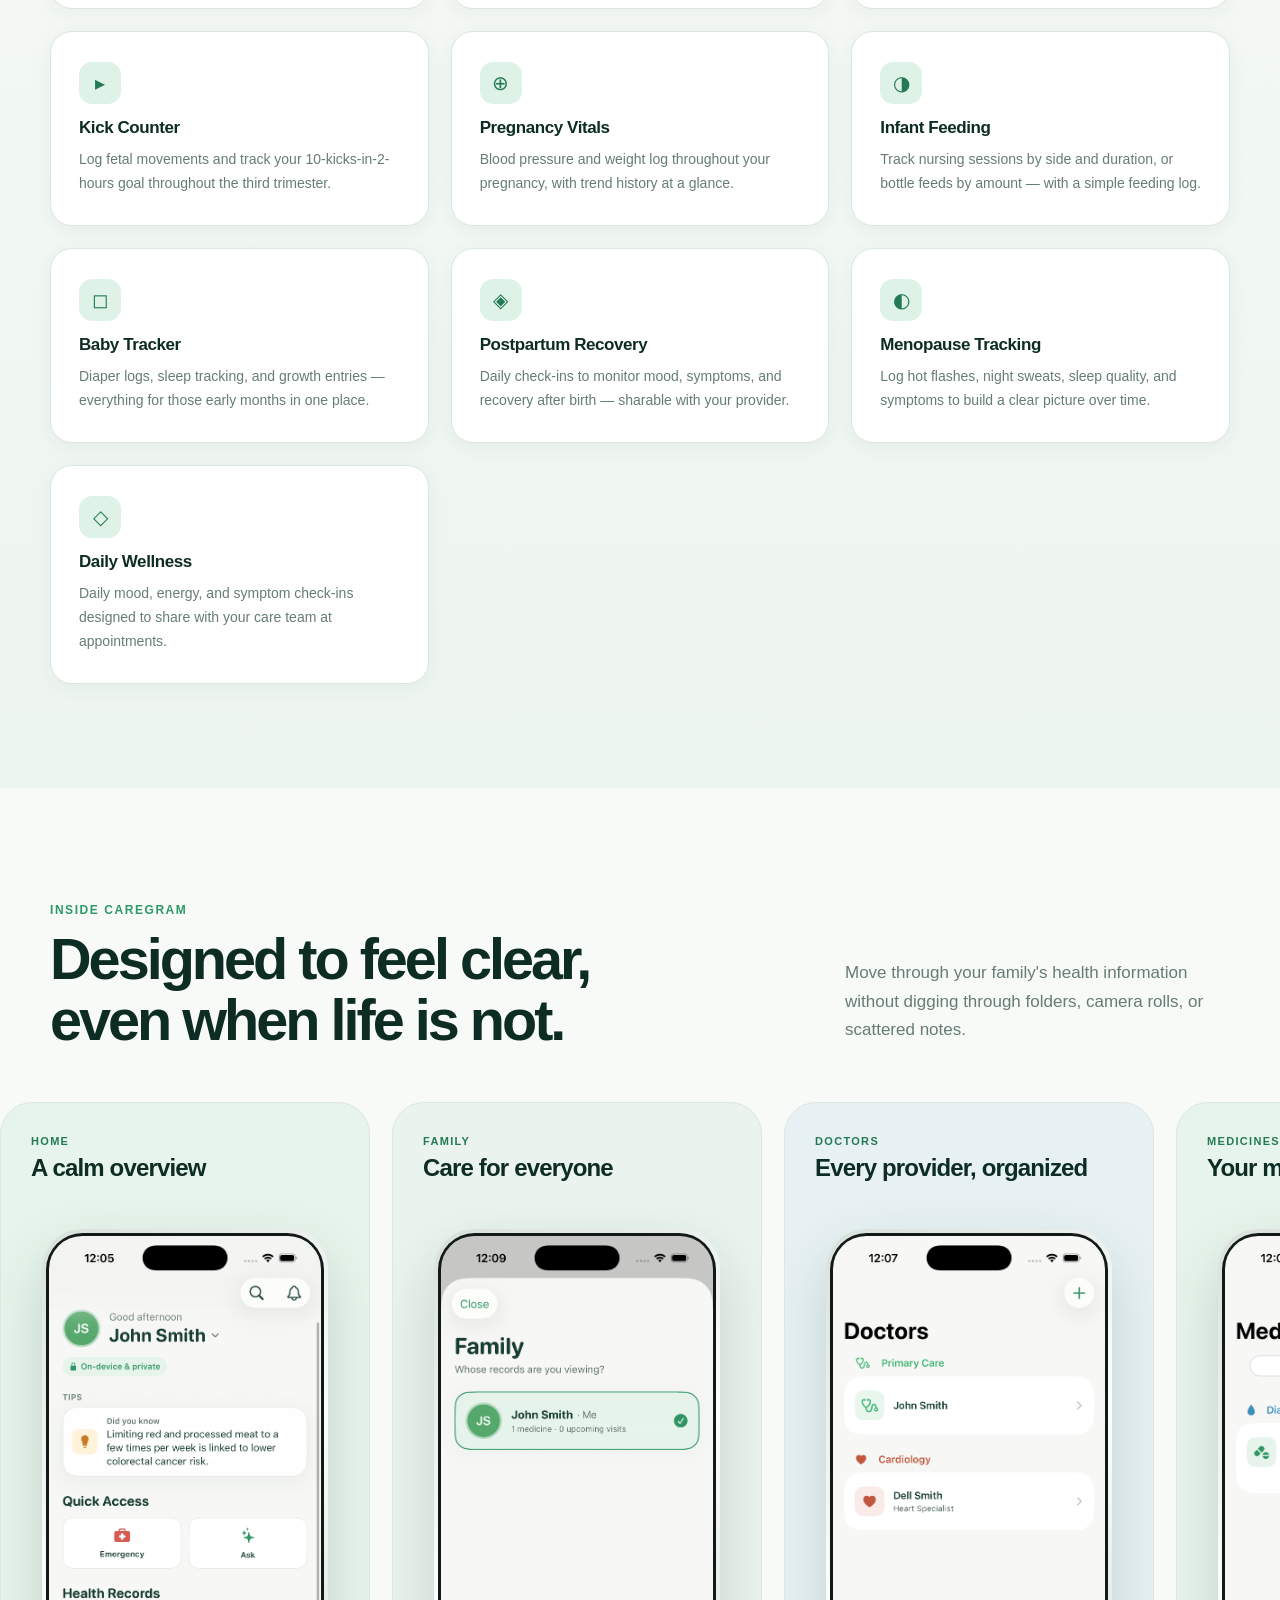
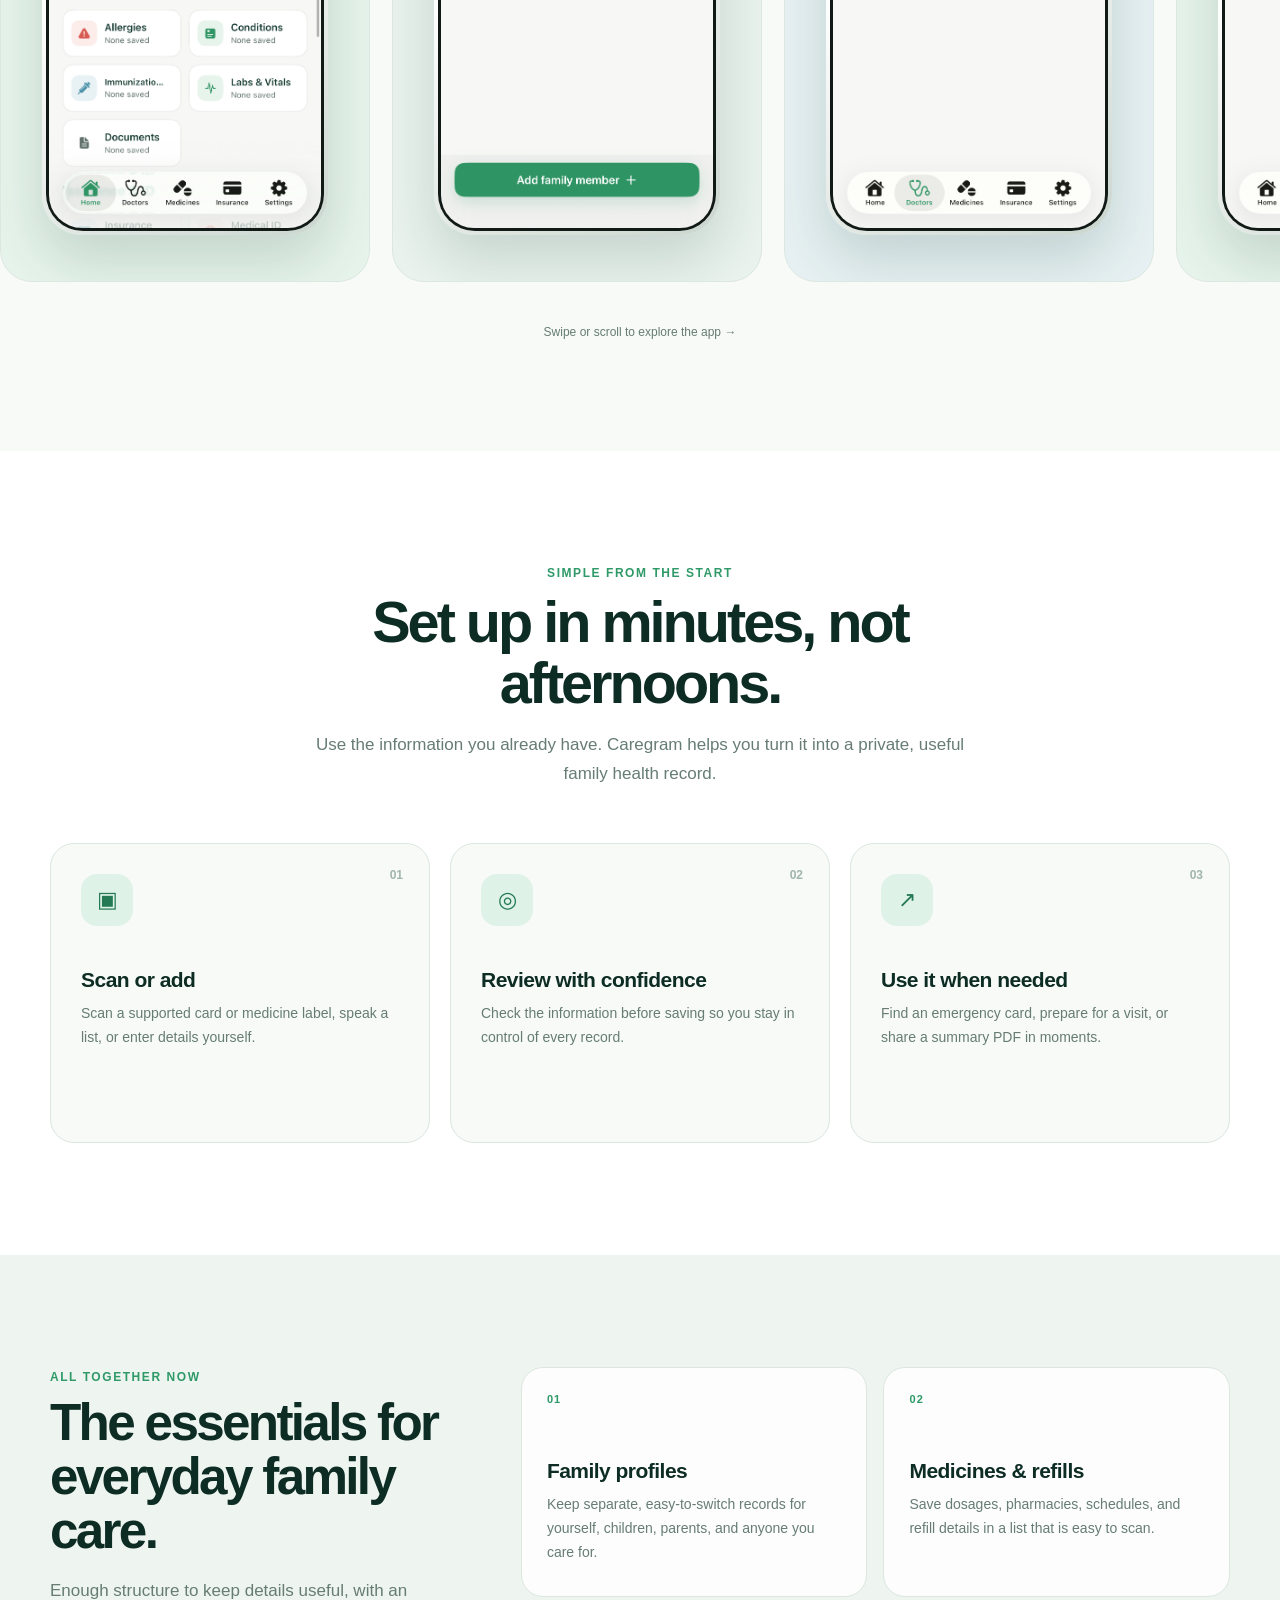
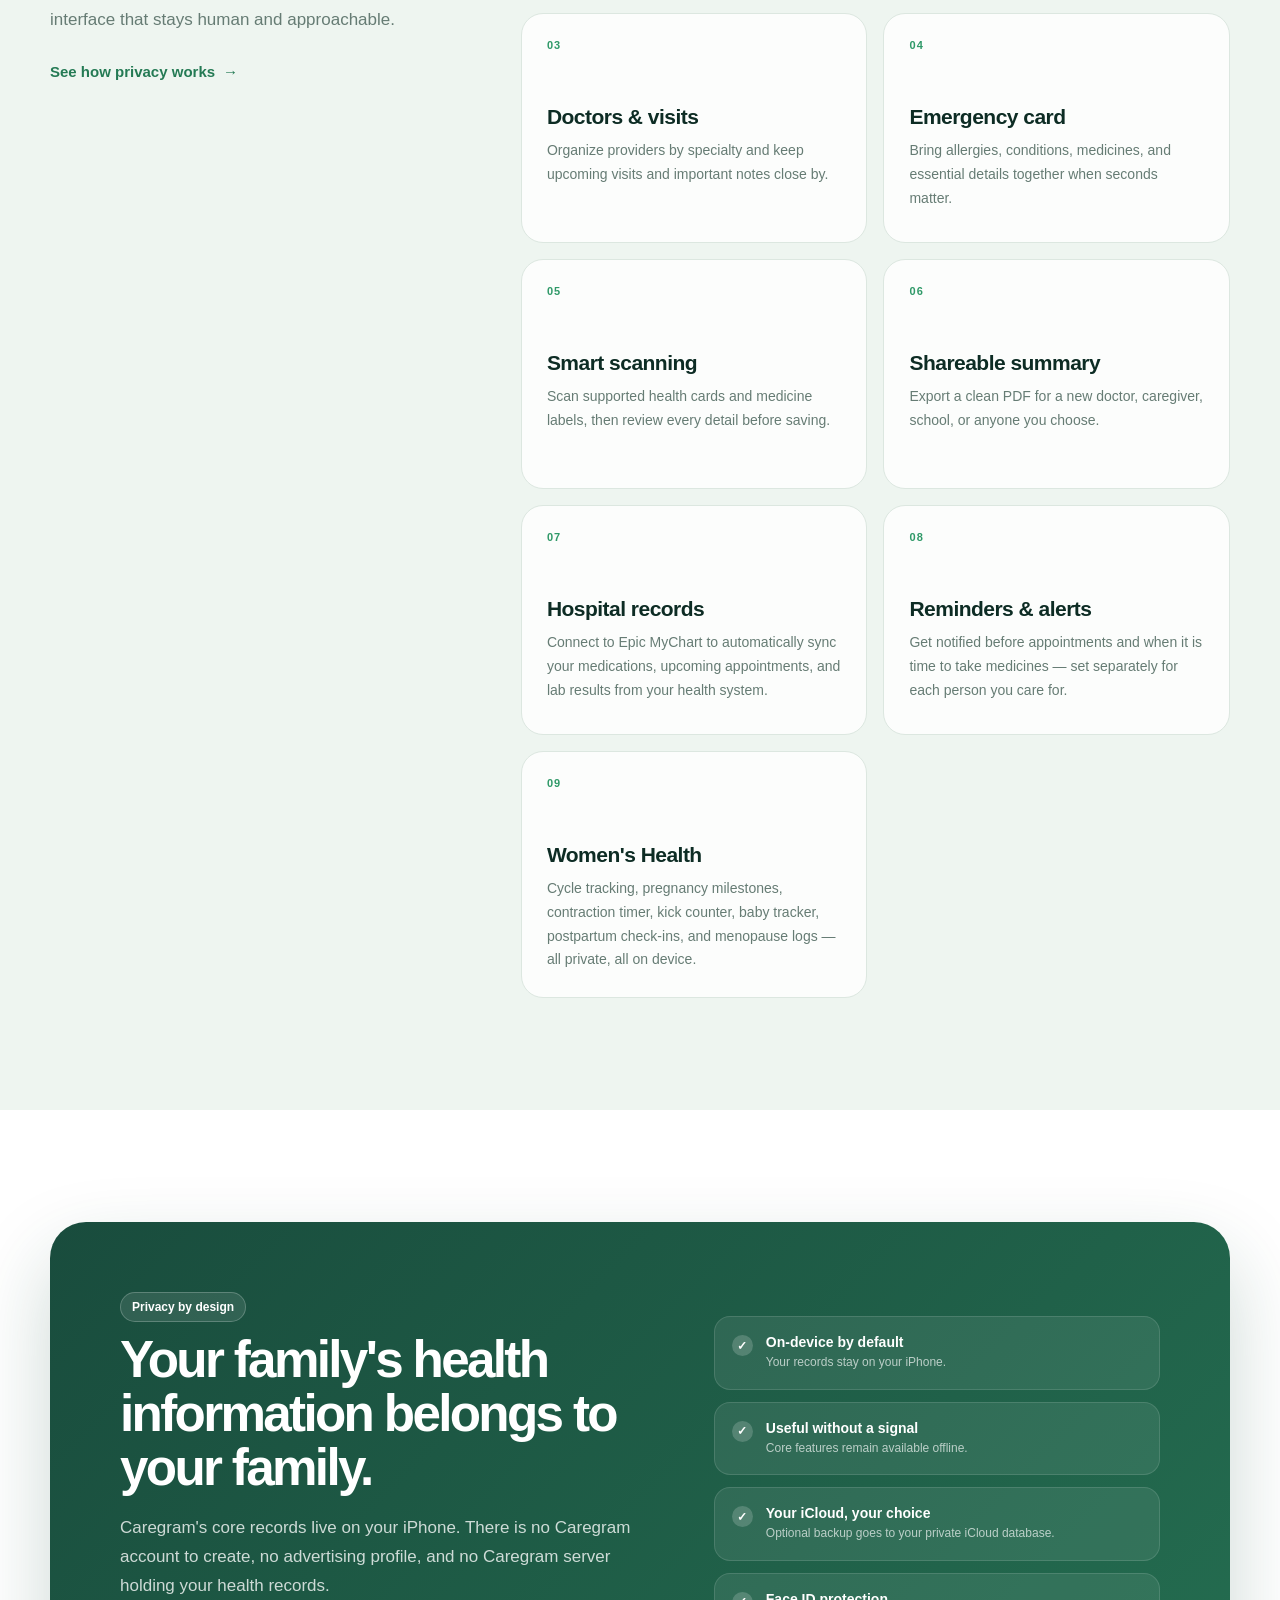
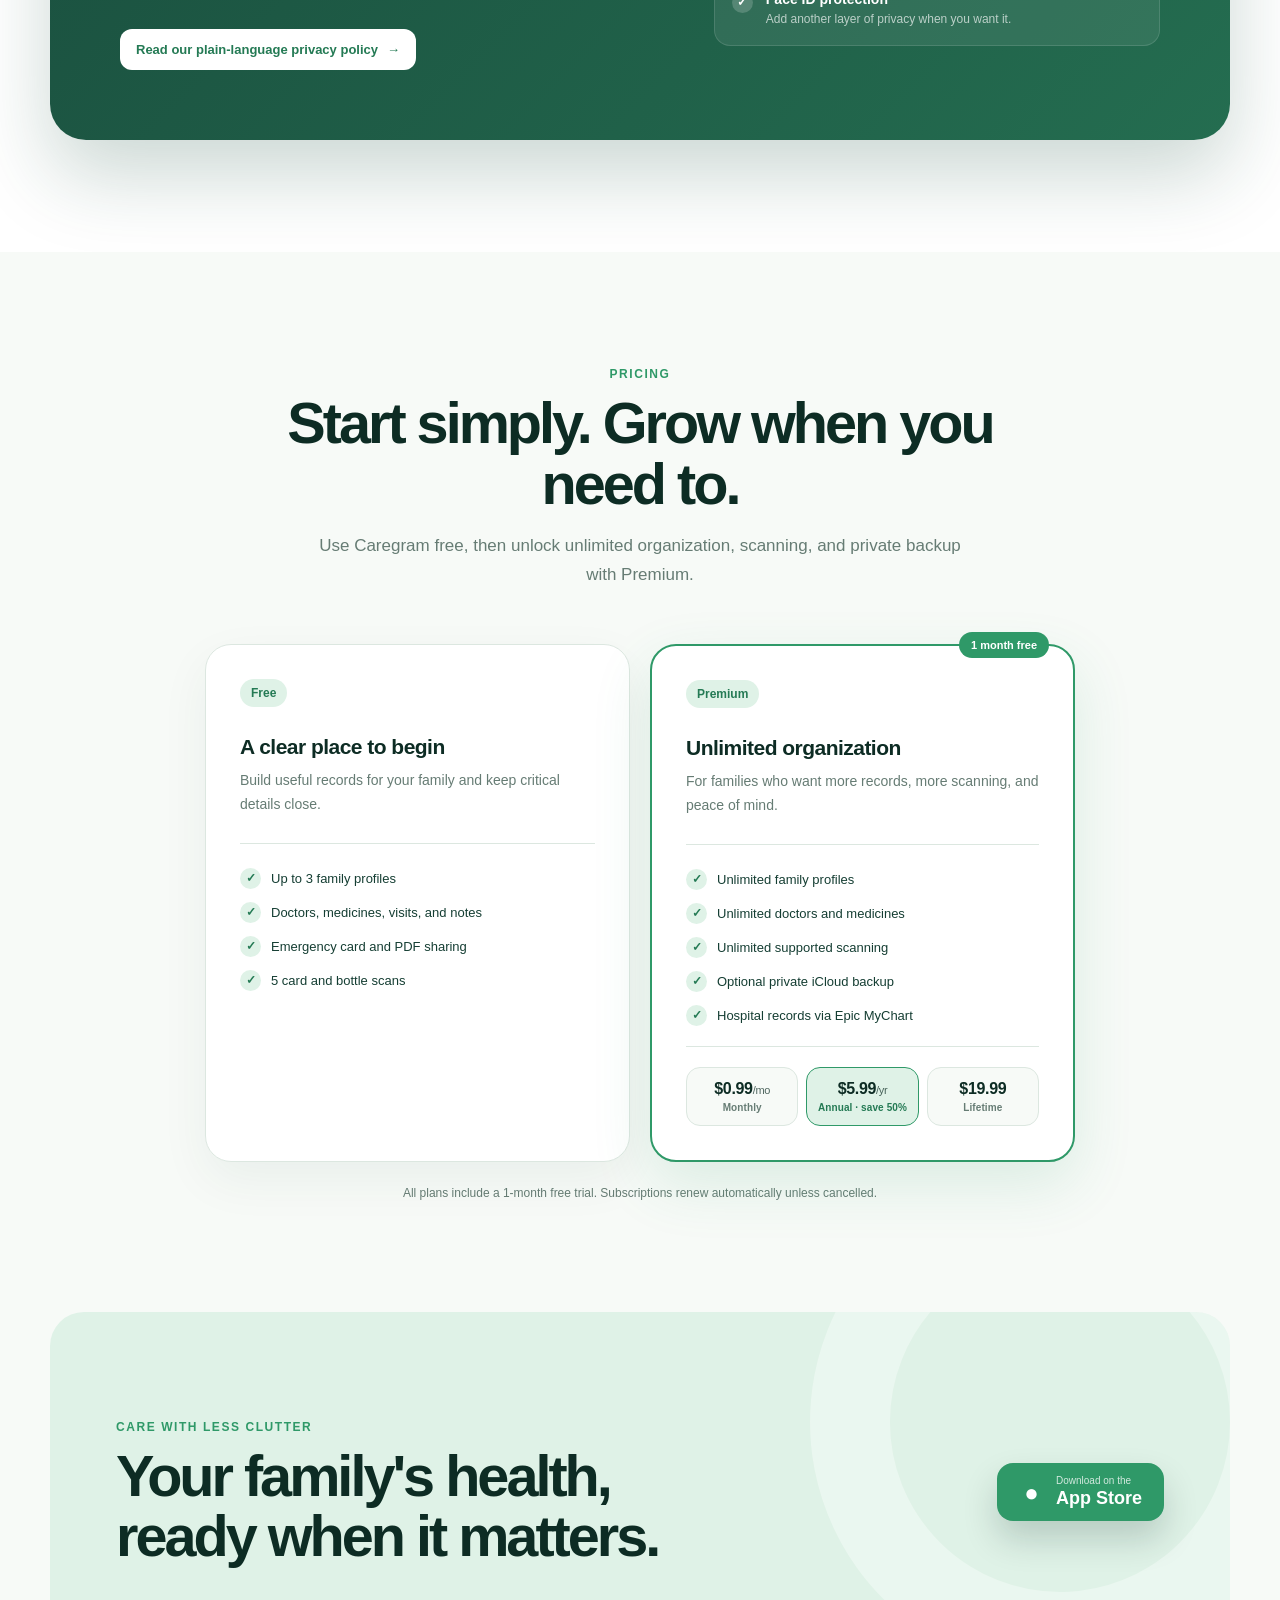
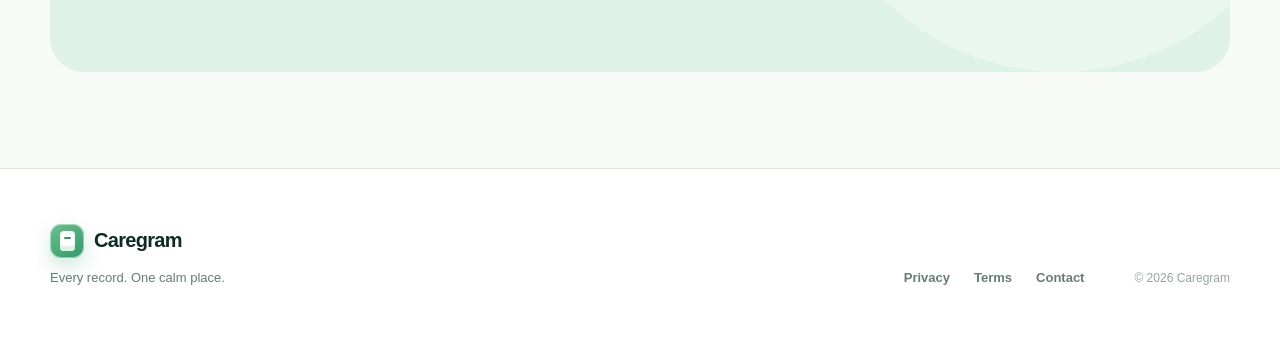
==== commit c2e82c71: "Add Women's Health What's New section for v1.3 Co-Authored-By: Claude Sonnet 4.6 <noreply@anthropic." ====
--- a/index.html
+++ b/index.html
@@ -5,7 +5,7 @@
   <meta name="viewport" content="width=device-width, initial-scale=1">
   <meta name="theme-color" content="#2f9968">
   <title>Caregram — Every record. One calm place.</title>
-  <meta name="description" content="Private, on-device family health records — medicines, doctors, visits, emergency details, and hospital records via Epic MyChart.">
+  <meta name="description" content="Private, on-device family health records — medicines, doctors, visits, women's health, emergency details, and hospital records via Epic MyChart.">
   <meta property="og:type" content="website">
   <meta property="og:title" content="Caregram — Every record. One calm place.">
   <meta property="og:description" content="Your family's health information, organized privately on your iPhone.">
@@ -26,6 +26,7 @@
         <span>Caregram</span>
       </a>
       <nav class="nav-links" aria-label="Main navigation">
+        <a href="#whats-new">What's new</a>
         <a href="#tour">App tour</a>
         <a href="#features">Features</a>
         <a href="#privacy">Privacy</a>
@@ -71,6 +72,68 @@
       <div><b>Medicines</b><span>Dosages &amp; refills</span></div>
       <div><b>Visits</b><span>Plans &amp; reminders</span></div>
       <div><b>Emergency</b><span>Critical details</span></div>
+      <div><b>Women's Health</b><span>New in 1.3</span></div>
+    </div>
+  </section>
+
+  <section class="whats-new-section" id="whats-new">
+    <div class="shell">
+      <div class="section-heading split-heading">
+        <div><span class="eyebrow">New in version 1.3</span><h2>Women's Health —<br>built for every stage of life.</h2></div>
+        <p>A complete suite for cycle tracking, pregnancy, postpartum, baby care, and menopause. All private, all on your device.</p>
+      </div>
+      <div class="womens-health-grid">
+        <article>
+          <span class="wh-icon" aria-hidden="true">◎</span>
+          <h3>Cycle Tracking</h3>
+          <p>Log BBT, cervical mucus, OPK results, and mood. See your fertile window and predicted ovulation at a glance.</p>
+        </article>
+        <article>
+          <span class="wh-icon" aria-hidden="true">♡</span>
+          <h3>Pregnancy</h3>
+          <p>Weekly baby size, milestones, and gestational predictions based on your due date — from week 4 to birth.</p>
+        </article>
+        <article>
+          <span class="wh-icon" aria-hidden="true">◷</span>
+          <h3>Contraction Timer</h3>
+          <p>Track frequency and duration with one tap. Alerts you when contractions reach the 5-1-1 pattern.</p>
+        </article>
+        <article>
+          <span class="wh-icon" aria-hidden="true">▸</span>
+          <h3>Kick Counter</h3>
+          <p>Log fetal movements and track your 10-kicks-in-2-hours goal throughout the third trimester.</p>
+        </article>
+        <article>
+          <span class="wh-icon" aria-hidden="true">⊕</span>
+          <h3>Pregnancy Vitals</h3>
+          <p>Blood pressure and weight log throughout your pregnancy, with trend history at a glance.</p>
+        </article>
+        <article>
+          <span class="wh-icon" aria-hidden="true">◑</span>
+          <h3>Infant Feeding</h3>
+          <p>Track nursing sessions by side and duration, or bottle feeds by amount — with a simple feeding log.</p>
+        </article>
+        <article>
+          <span class="wh-icon" aria-hidden="true">◻</span>
+          <h3>Baby Tracker</h3>
+          <p>Diaper logs, sleep tracking, and growth entries — everything for those early months in one place.</p>
+        </article>
+        <article>
+          <span class="wh-icon" aria-hidden="true">◈</span>
+          <h3>Postpartum Recovery</h3>
+          <p>Daily check-ins to monitor mood, symptoms, and recovery after birth — sharable with your provider.</p>
+        </article>
+        <article>
+          <span class="wh-icon" aria-hidden="true">◐</span>
+          <h3>Menopause Tracking</h3>
+          <p>Log hot flashes, night sweats, sleep quality, and symptoms to build a clear picture over time.</p>
+        </article>
+        <article>
+          <span class="wh-icon" aria-hidden="true">◇</span>
+          <h3>Daily Wellness</h3>
+          <p>Daily mood, energy, and symptom check-ins designed to share with your care team at appointments.</p>
+        </article>
+      </div>
     </div>
   </section>
 
@@ -154,6 +217,7 @@
         <article><span class="feature-index">06</span><h3>Shareable summary</h3><p>Export a clean PDF for a new doctor, caregiver, school, or anyone you choose.</p></article>
         <article><span class="feature-index">07</span><h3>Hospital records</h3><p>Connect to Epic MyChart to automatically sync your medications, upcoming appointments, and lab results from your health system.</p></article>
         <article><span class="feature-index">08</span><h3>Reminders &amp; alerts</h3><p>Get notified before appointments and when it is time to take medicines — set separately for each person you care for.</p></article>
+        <article><span class="feature-index">09</span><h3>Women's Health</h3><p>Cycle tracking, pregnancy milestones, contraction timer, kick counter, baby tracker, postpartum check-ins, and menopause logs — all private, all on device.</p></article>
       </div>
     </div>
   </section>
--- a/style.css
+++ b/style.css
@@ -81,7 +81,7 @@
 .split-heading > p { margin: 0 0 5px; }
 
 .screenshot-rail { display: grid; grid-auto-flow: column; grid-auto-columns: 370px; gap: 22px; overflow-x: auto; padding: 0 max(22px, calc((100vw - 1180px) / 2)) 26px; scroll-snap-type: x mandatory; scrollbar-width: thin; scrollbar-color: #a8c9b6 transparent; }
-.screen-card { height: 720px; position: relative; overflow: hidden; scroll-snap-align: start; border: 1px solid var(--line); border-radius: 32px; background: #e7f4eb; }
+.screen-card { height: 780px; position: relative; overflow: hidden; scroll-snap-align: start; border: 1px solid var(--line); border-radius: 32px; background: #e7f4eb; }
 .screen-card.sage { background: #eaf3ee; }
 .screen-card.blue { background: #e7f1f3; }
 .screen-card.amber { background: #f8f0df; }
@@ -199,7 +199,7 @@
   .split-heading { grid-template-columns: 1fr; gap: 22px; }
   .section-heading h2, .features-intro h2, .privacy-copy h2, .final-panel h2 { font-size: 40px; }
   .screenshot-rail { grid-auto-columns: 310px; }
-  .screen-card { height: 640px; border-radius: 27px; }
+  .screen-card { height: 760px; border-radius: 27px; }
   .phone-card { width: 245px; top: 125px; }
   .steps-grid, .feature-grid, .pricing-grid { grid-template-columns: 1fr; }
   .steps-grid article { min-height: 250px; }
@@ -212,6 +212,19 @@
   .legal-content { padding: 34px 24px; border-radius: 22px; }
 }
 
+/* ── What's New / Women's Health section ── */
+.whats-new-section { padding: 104px 0; background: linear-gradient(180deg, var(--paper) 0%, #edf5ef 100%); }
+.womens-health-grid { margin-top: 56px; display: grid; grid-template-columns: repeat(auto-fill, minmax(280px, 1fr)); gap: 22px; }
+.womens-health-grid article { padding: 30px 28px; border-radius: 22px; background: var(--white); border: 1px solid var(--line); box-shadow: 0 4px 20px rgba(23,62,51,.05); }
+.womens-health-grid h3 { margin: 14px 0 9px; color: var(--ink-strong); font-size: 17px; font-weight: 760; letter-spacing: -.025em; }
+.womens-health-grid p { margin: 0; color: var(--sage); font-size: 14px; line-height: 1.72; }
+.wh-icon { display: flex; align-items: center; justify-content: center; width: 42px; height: 42px; border-radius: 13px; background: var(--green-soft); color: var(--green-dark); font-size: 20px; }
+
+@media (max-width: 760px) {
+  .womens-health-grid { grid-template-columns: 1fr; }
+  .whats-new-section { padding: 72px 0; }
+}
+
 @media (prefers-reduced-motion: reduce) {
   html { scroll-behavior: auto; }
   *, *::before, *::after { transition-duration: .01ms !important; }
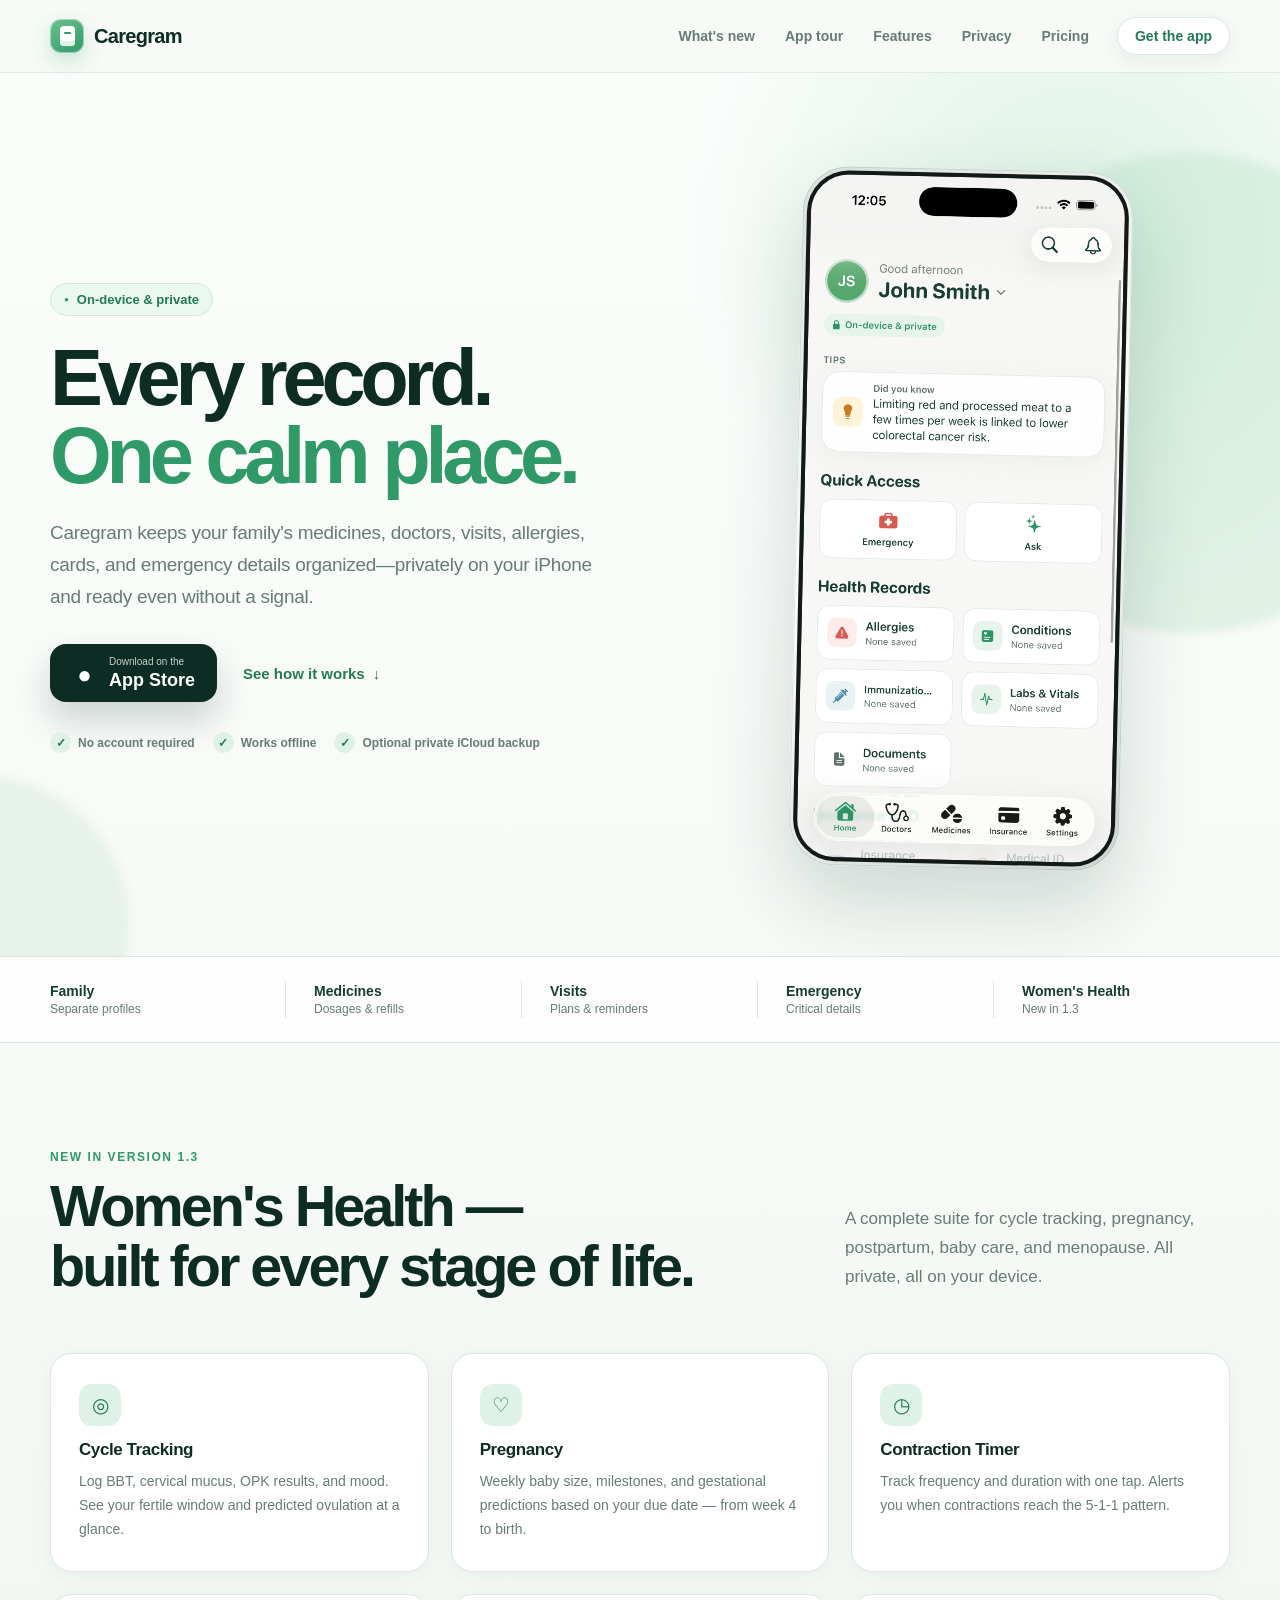
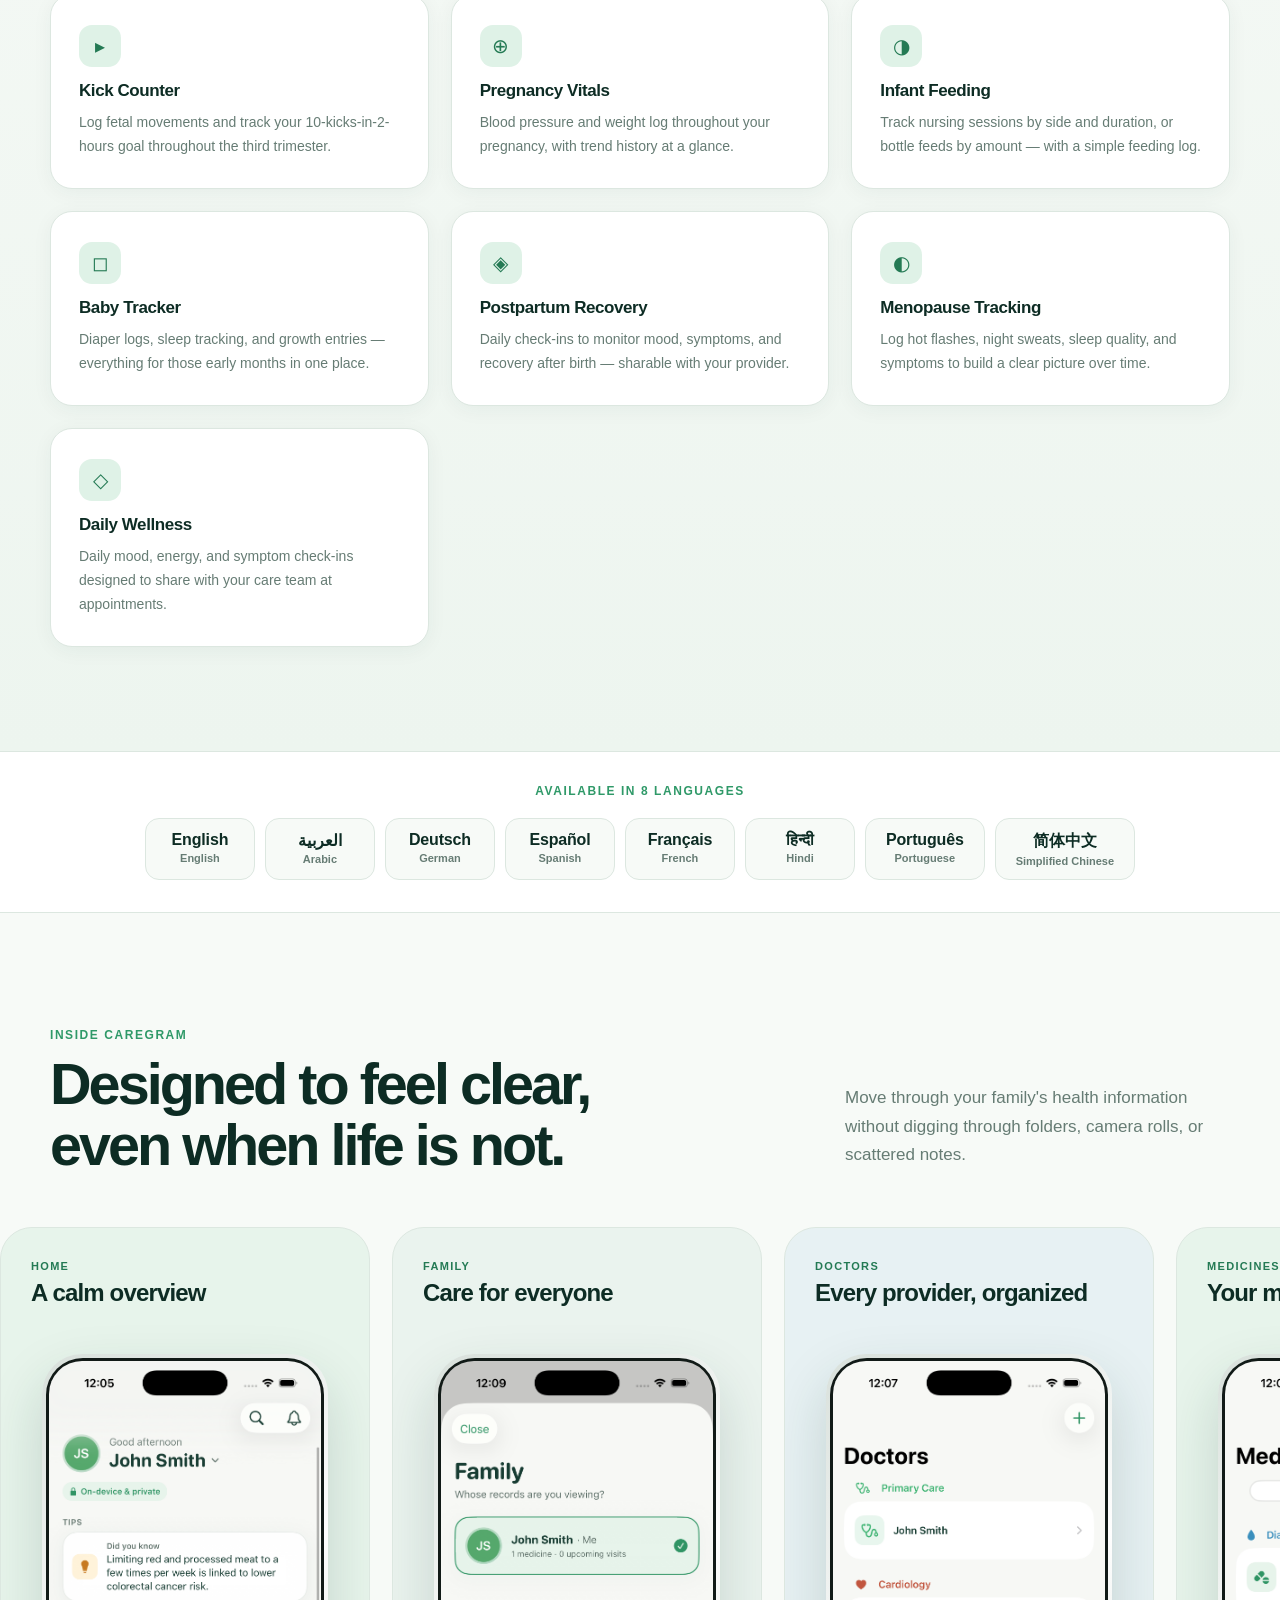
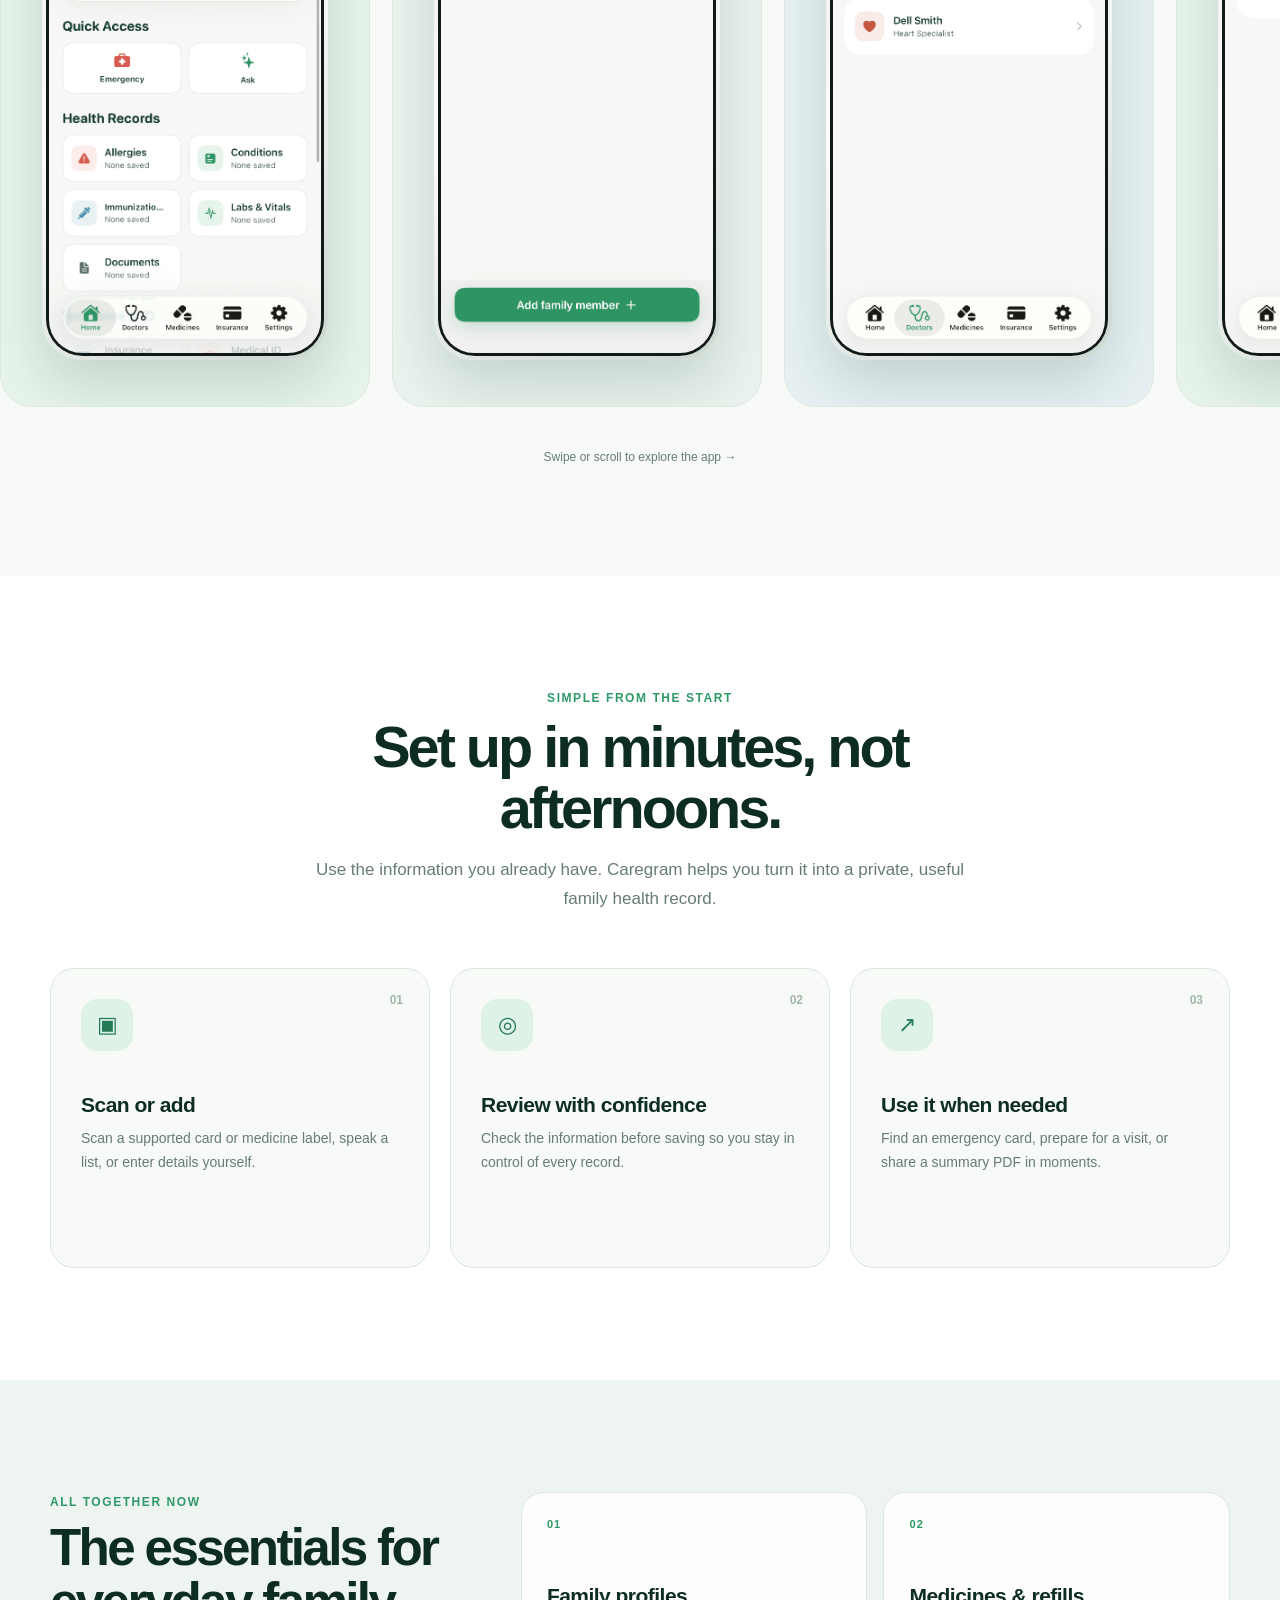
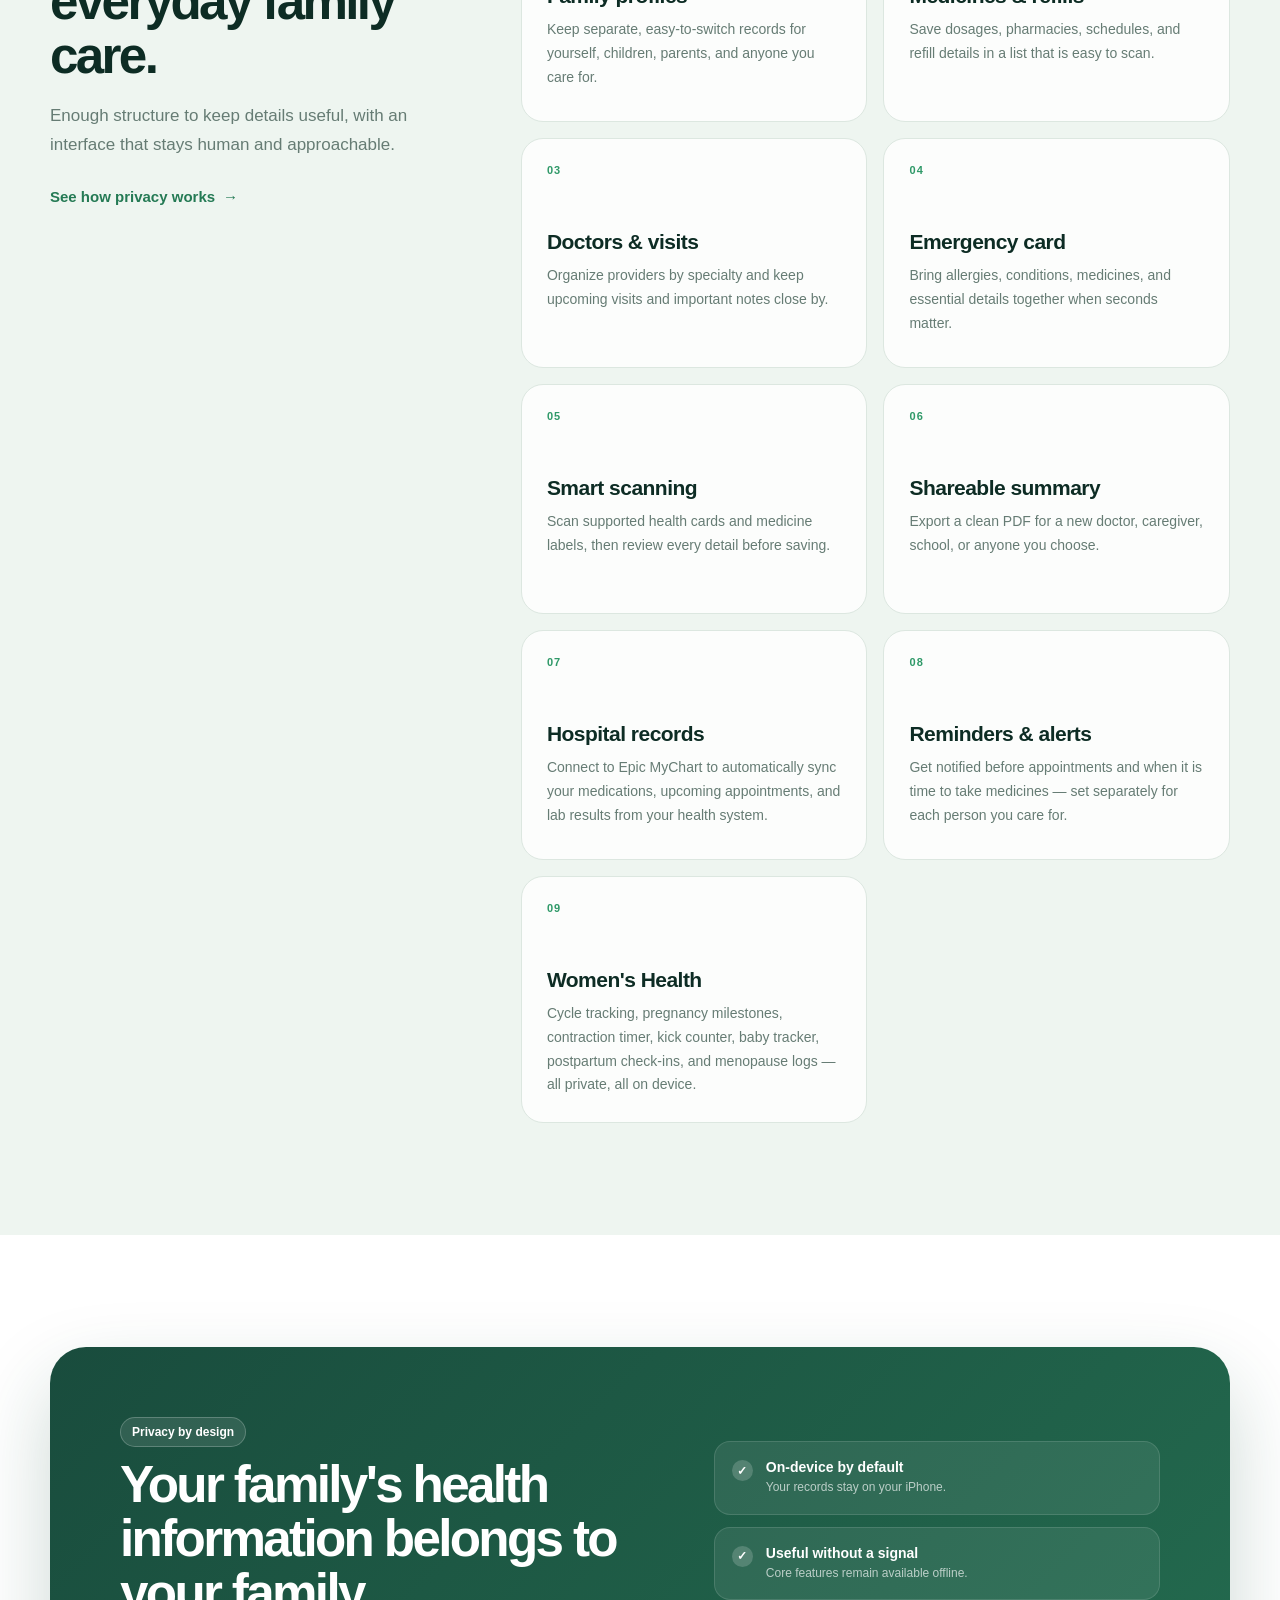
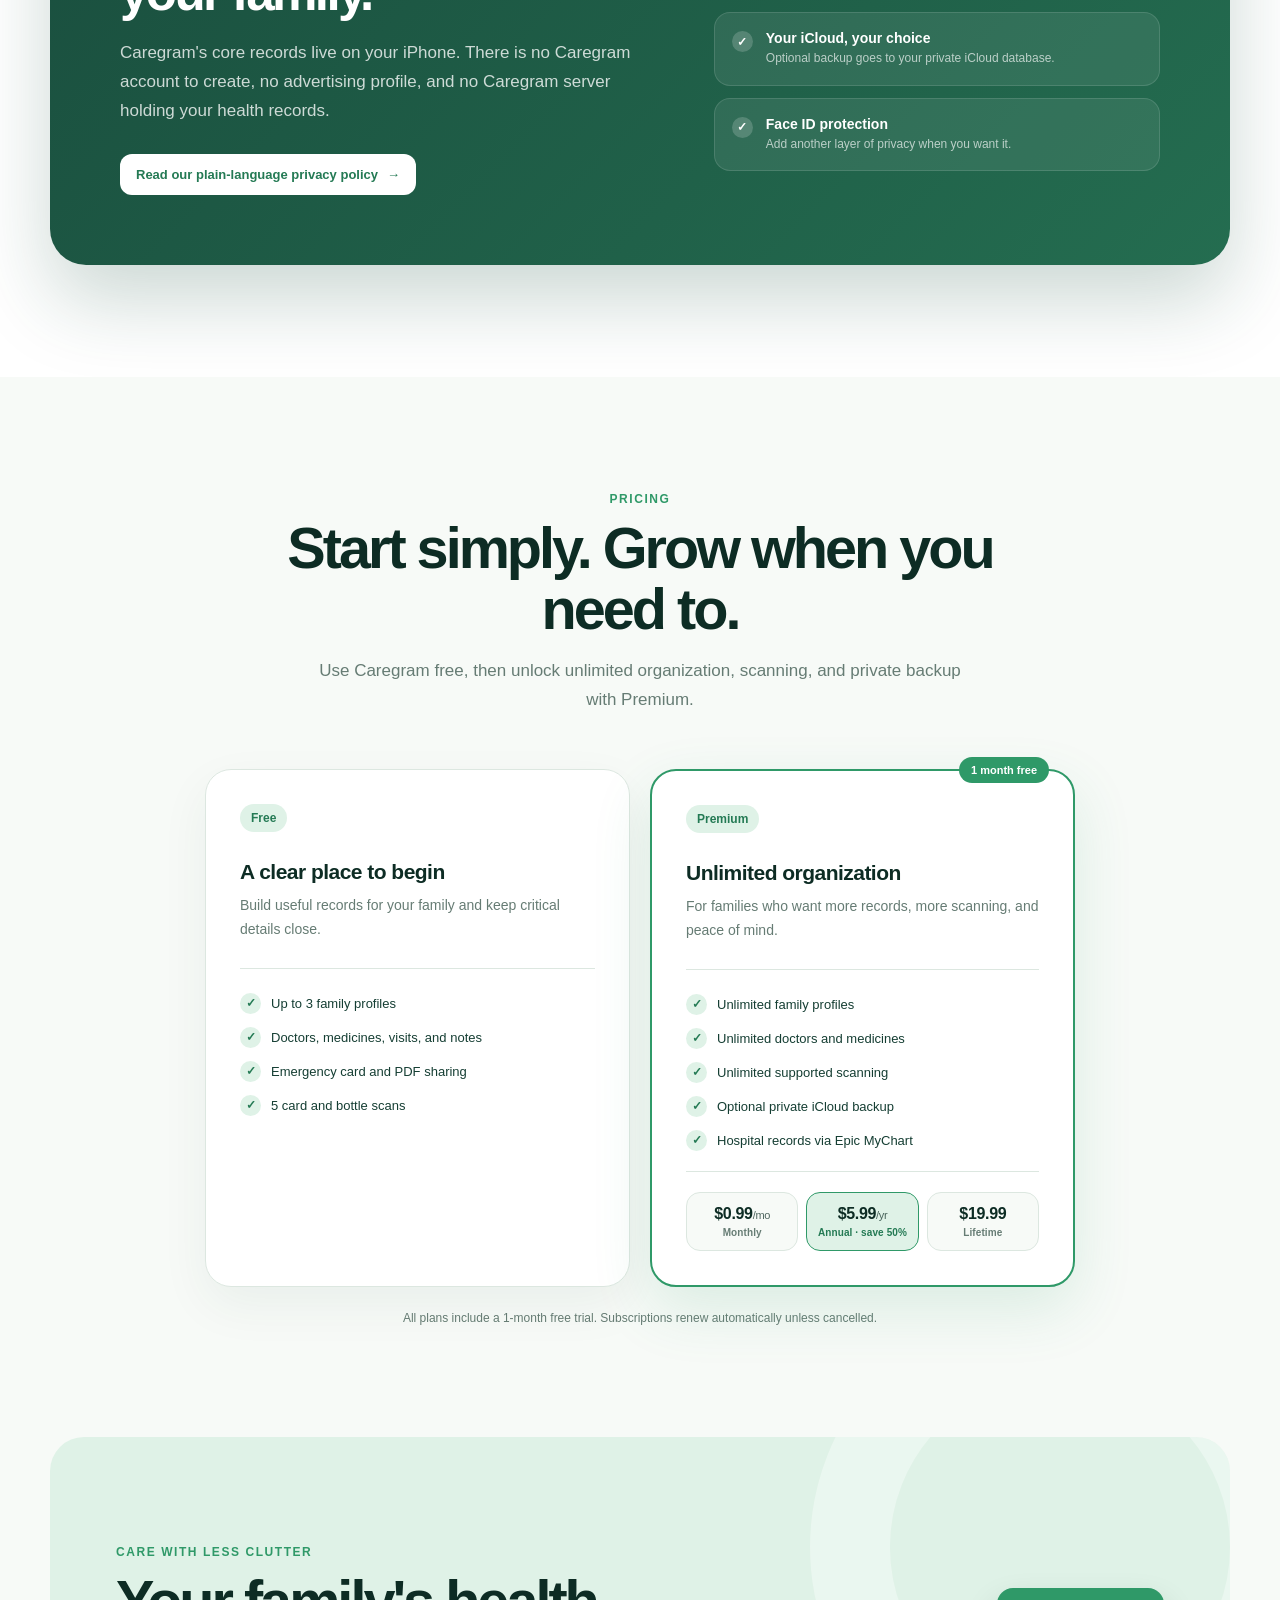
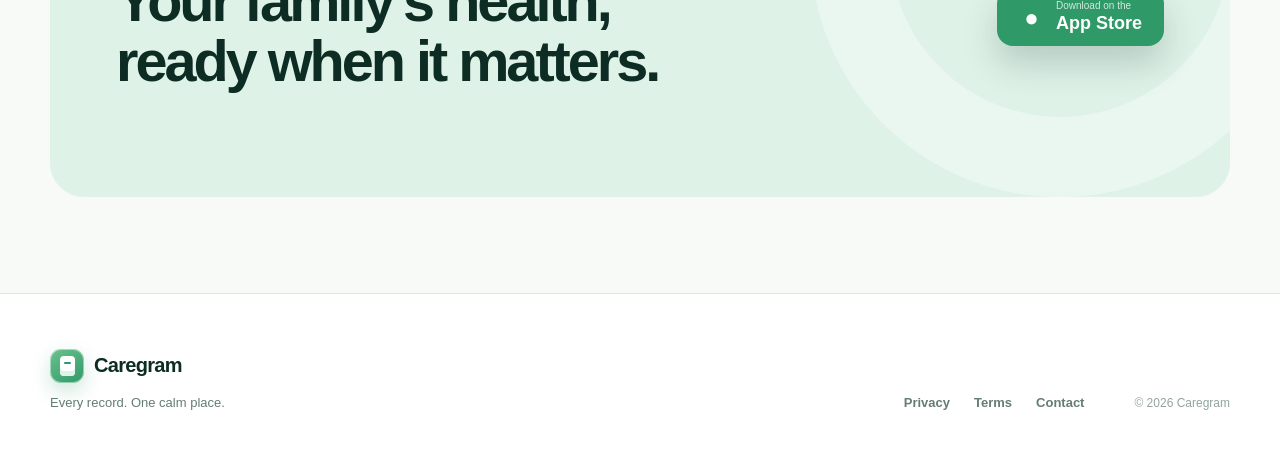
==== commit 839e63fe: "Add 8-language strip and fix proof grid columns Co-Authored-By: Claude Sonnet 4.6 <noreply@anthropic" ====
--- a/index.html
+++ b/index.html
@@ -137,6 +137,22 @@
     </div>
   </section>
 
+  <section class="lang-strip" aria-label="Available languages">
+    <div class="shell">
+      <p class="lang-label">Available in 8 languages</p>
+      <div class="lang-grid">
+        <span><b>English</b><small>English</small></span>
+        <span><b>العربية</b><small>Arabic</small></span>
+        <span><b>Deutsch</b><small>German</small></span>
+        <span><b>Español</b><small>Spanish</small></span>
+        <span><b>Français</b><small>French</small></span>
+        <span><b>हिन्दी</b><small>Hindi</small></span>
+        <span><b>Português</b><small>Portuguese</small></span>
+        <span><b>简体中文</b><small>Simplified Chinese</small></span>
+      </div>
+    </div>
+  </section>
+
   <section class="tour-section" id="tour">
     <div class="shell">
       <div class="section-heading split-heading">
--- a/style.css
+++ b/style.css
@@ -66,7 +66,7 @@
 .phone-hero { width: 330px; transform: rotate(1.3deg); }
 
 .proof-strip { border-block: 1px solid var(--line); background: rgba(255,255,255,.72); }
-.proof-grid { display: grid; grid-template-columns: repeat(4, 1fr); padding-block: 24px; }
+.proof-grid { display: grid; grid-template-columns: repeat(5, 1fr); padding-block: 24px; }
 .proof-grid > div { display: grid; gap: 3px; padding: 2px 28px; border-right: 1px solid var(--line); }
 .proof-grid > div:first-child { padding-left: 0; }
 .proof-grid > div:last-child { border-right: 0; }
@@ -212,6 +212,14 @@
   .legal-content { padding: 34px 24px; border-radius: 22px; }
 }
 
+/* ── Language strip ── */
+.lang-strip { border-block: 1px solid var(--line); background: var(--white); padding: 32px 0; }
+.lang-label { margin: 0 0 20px; text-align: center; font-size: 12px; font-weight: 800; letter-spacing: .13em; text-transform: uppercase; color: var(--green); }
+.lang-grid { display: flex; flex-wrap: wrap; justify-content: center; gap: 10px; }
+.lang-grid span { display: flex; flex-direction: column; align-items: center; gap: 3px; padding: 12px 20px; border: 1px solid var(--line); border-radius: 14px; background: var(--paper); min-width: 110px; text-align: center; }
+.lang-grid b { font-size: 16px; color: var(--ink-strong); letter-spacing: -.01em; }
+.lang-grid small { font-size: 11px; color: var(--sage); font-weight: 600; }
+
 /* ── What's New / Women's Health section ── */
 .whats-new-section { padding: 104px 0; background: linear-gradient(180deg, var(--paper) 0%, #edf5ef 100%); }
 .womens-health-grid { margin-top: 56px; display: grid; grid-template-columns: repeat(auto-fill, minmax(280px, 1fr)); gap: 22px; }
